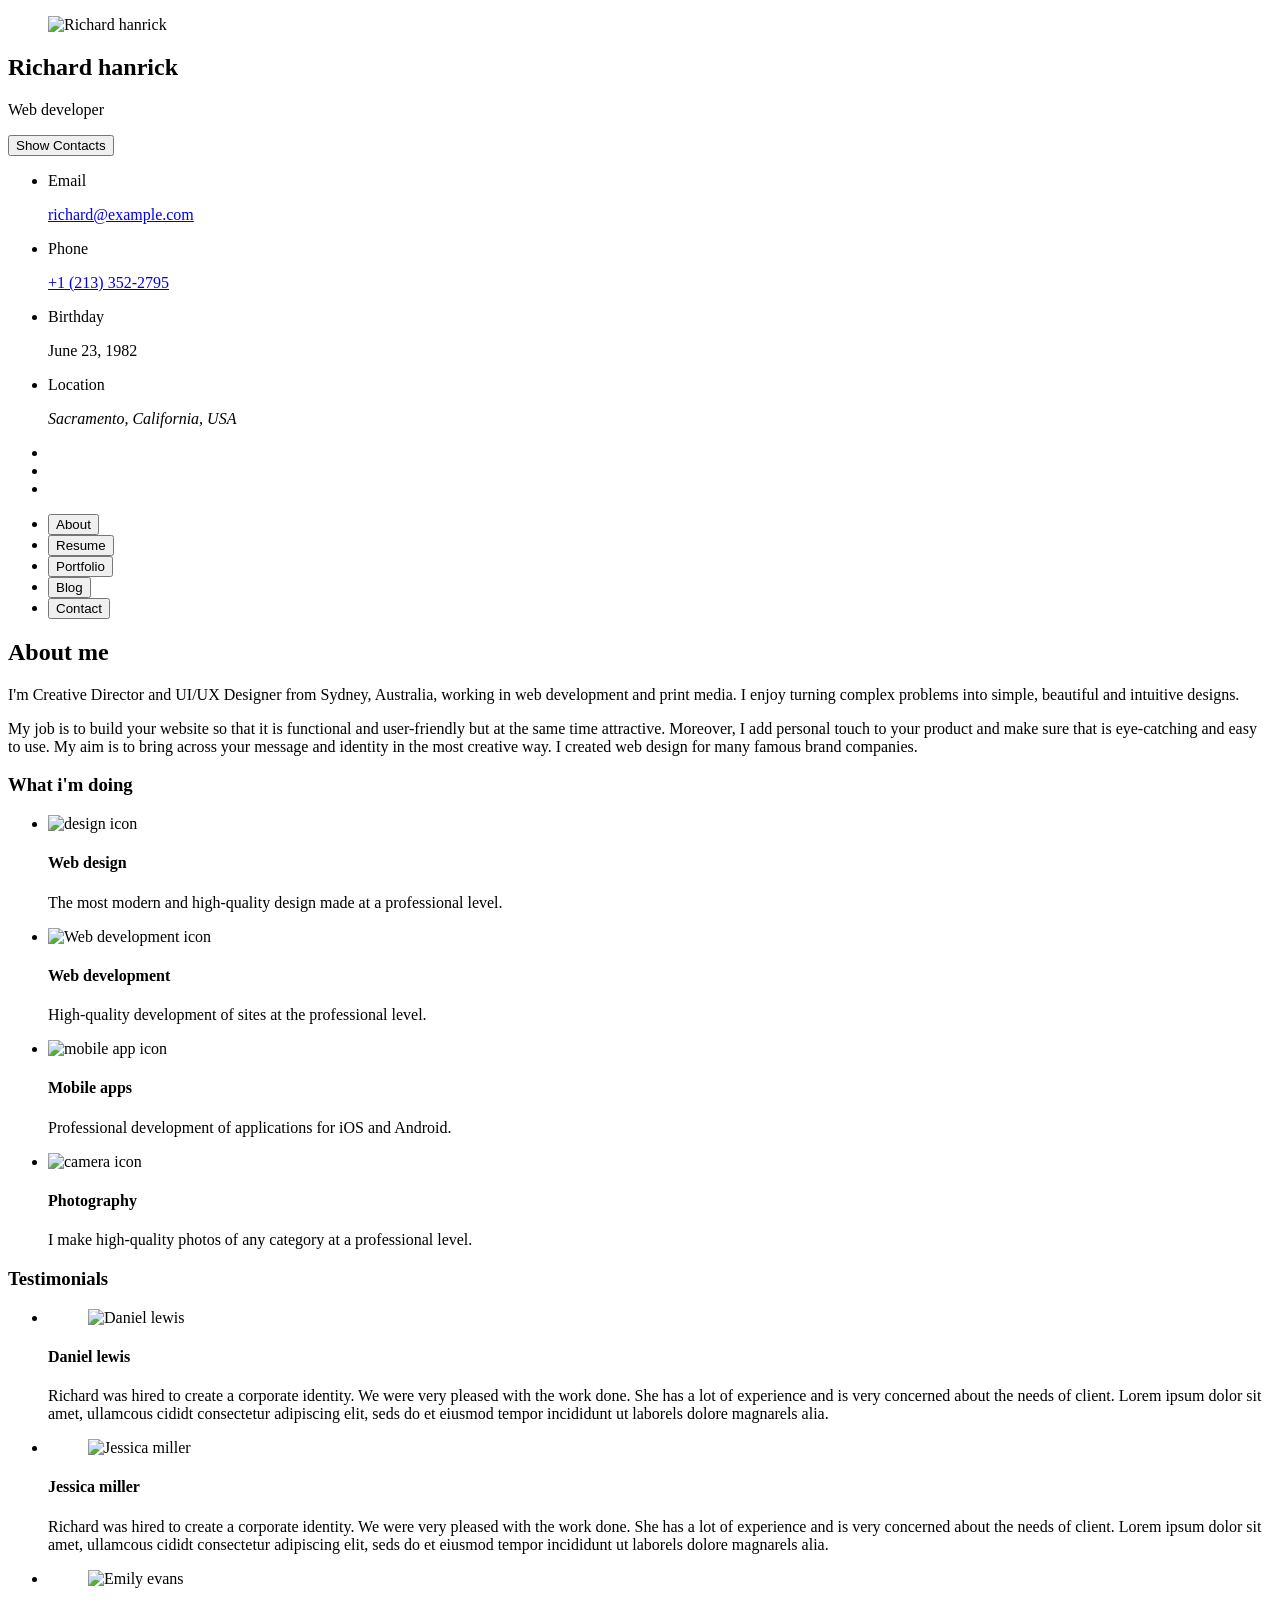
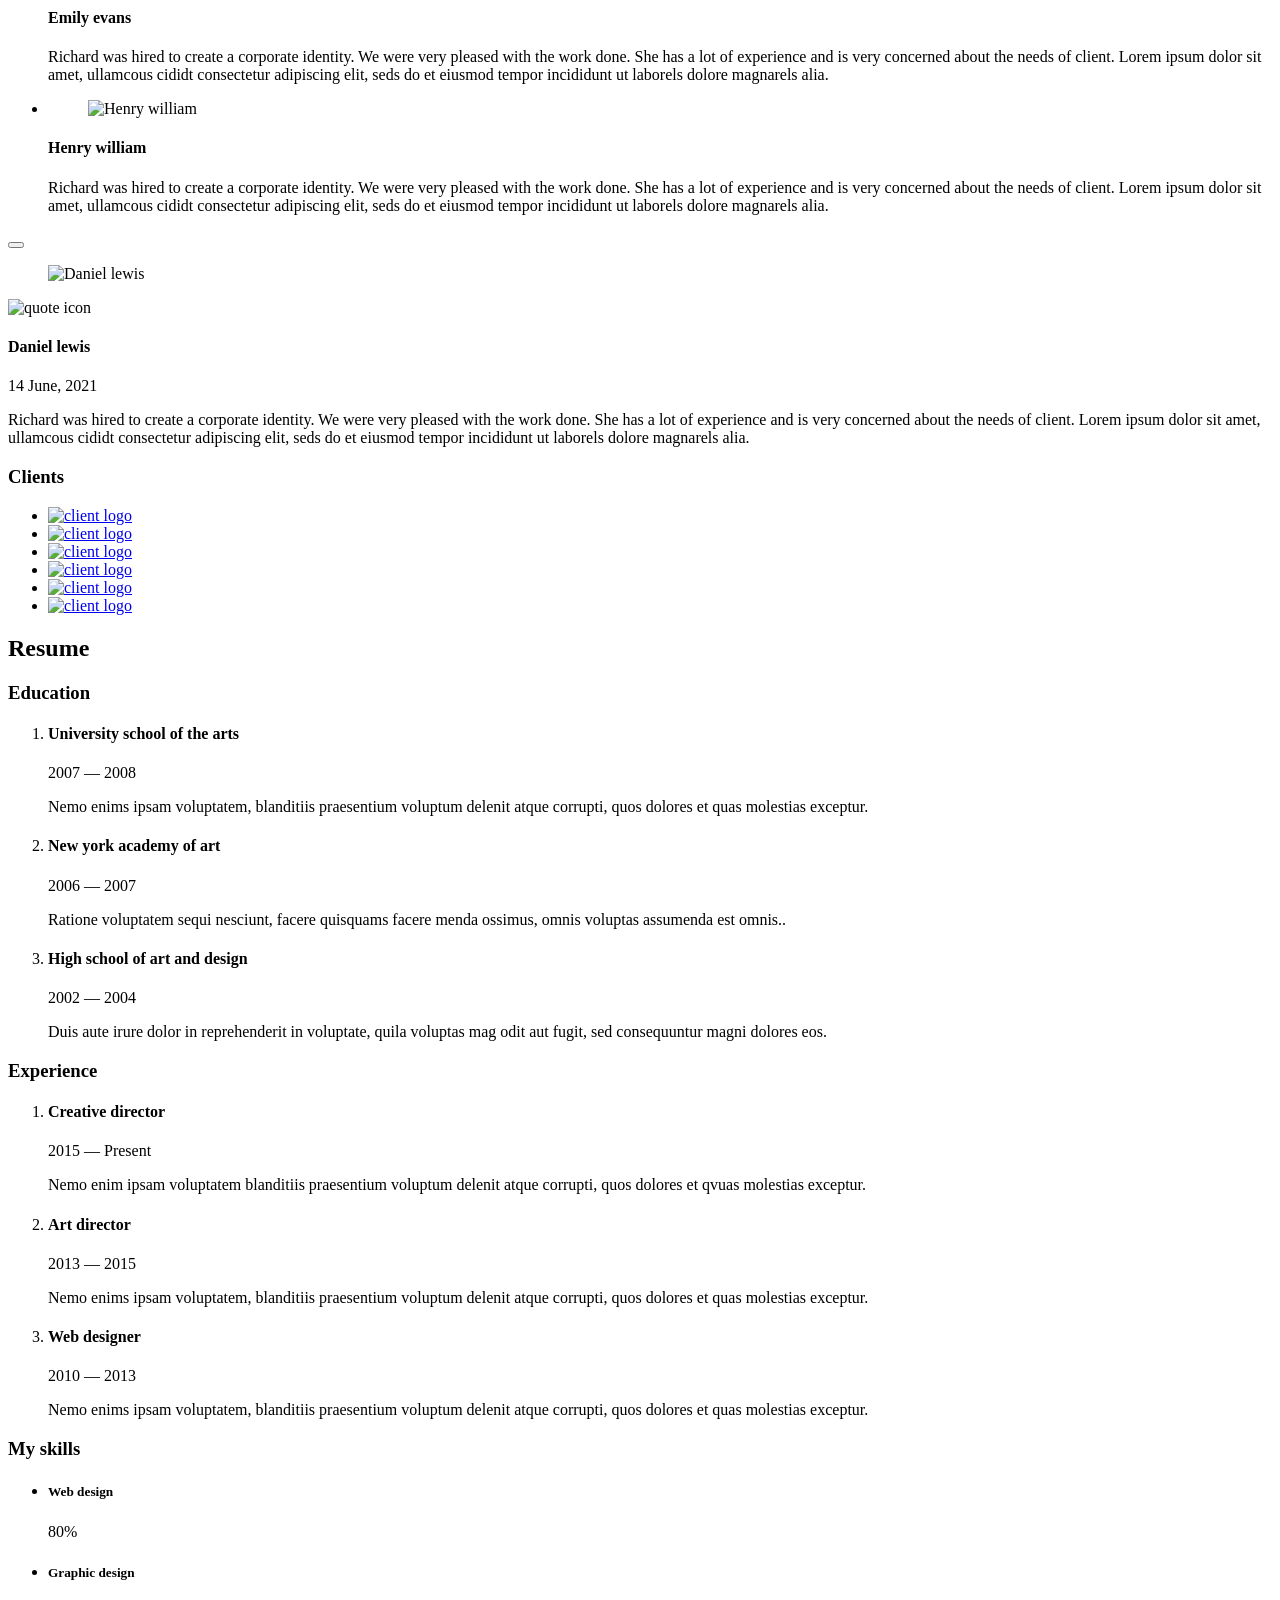
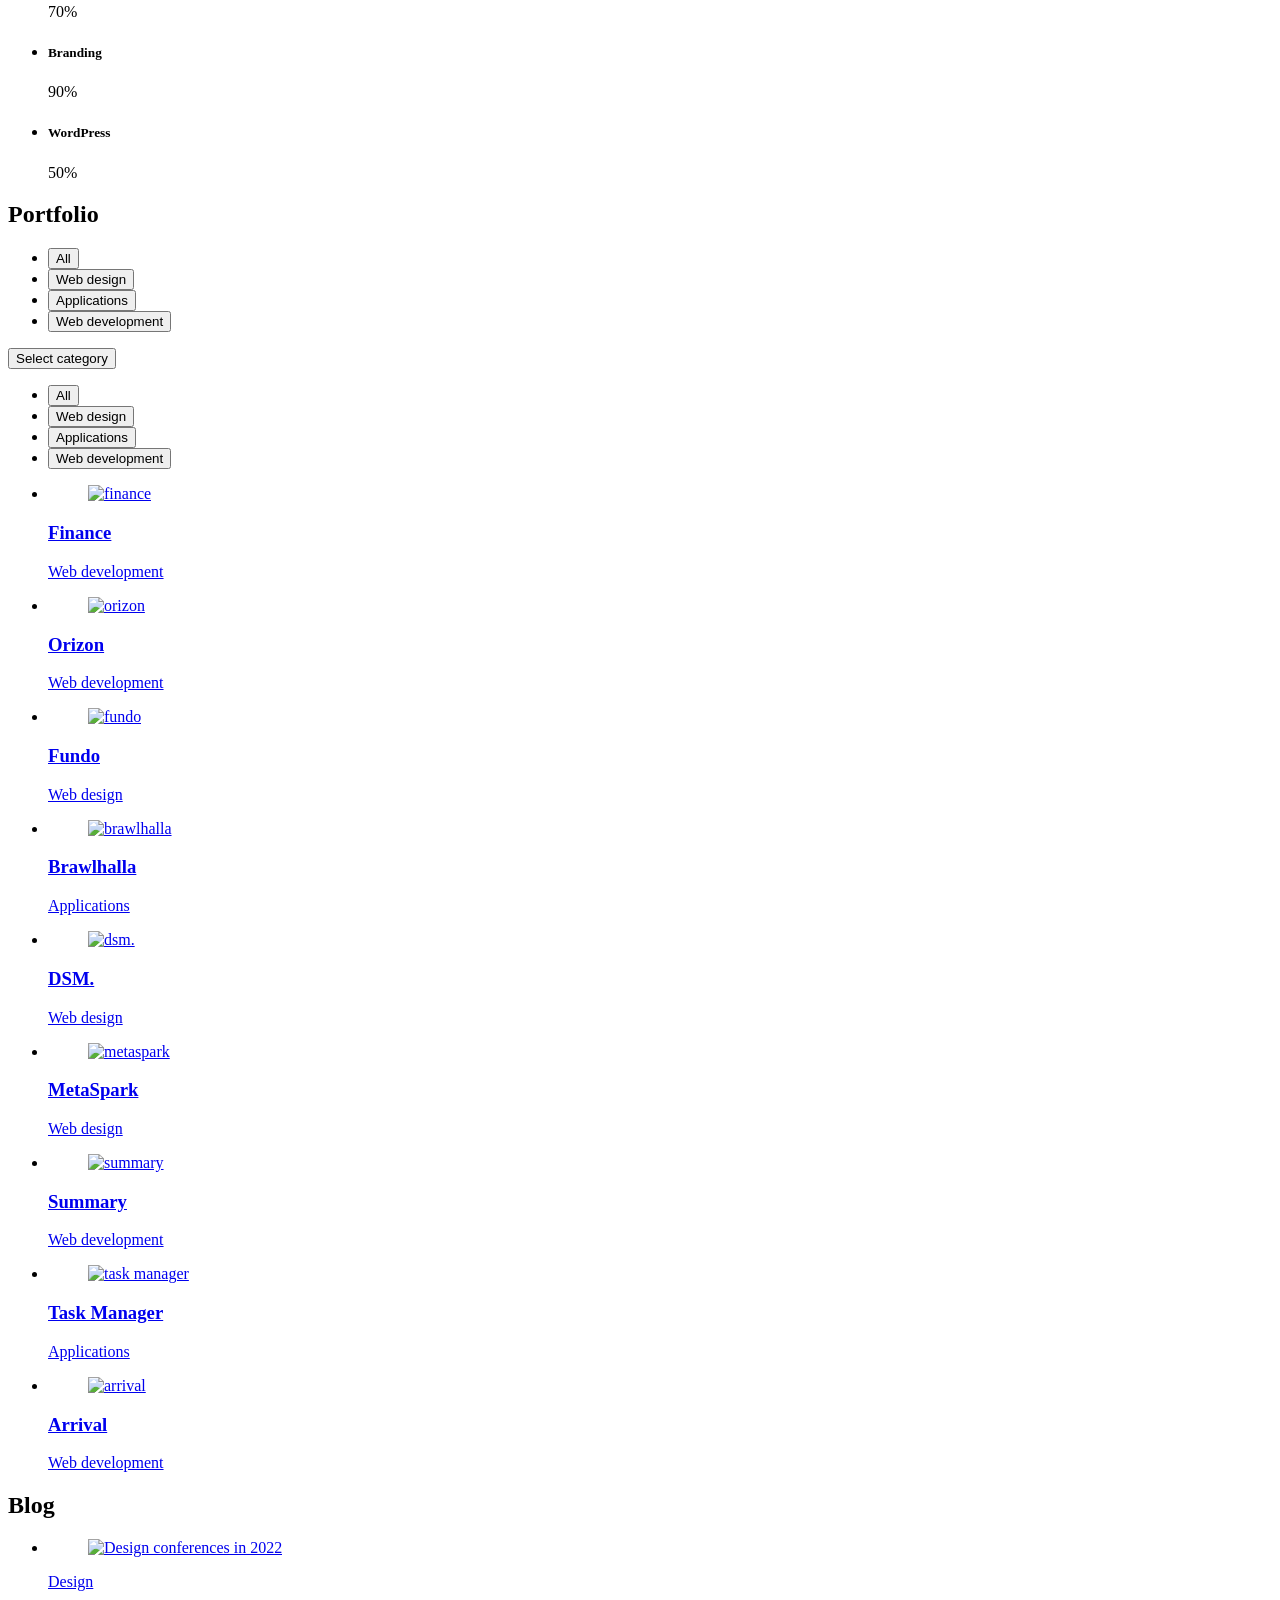
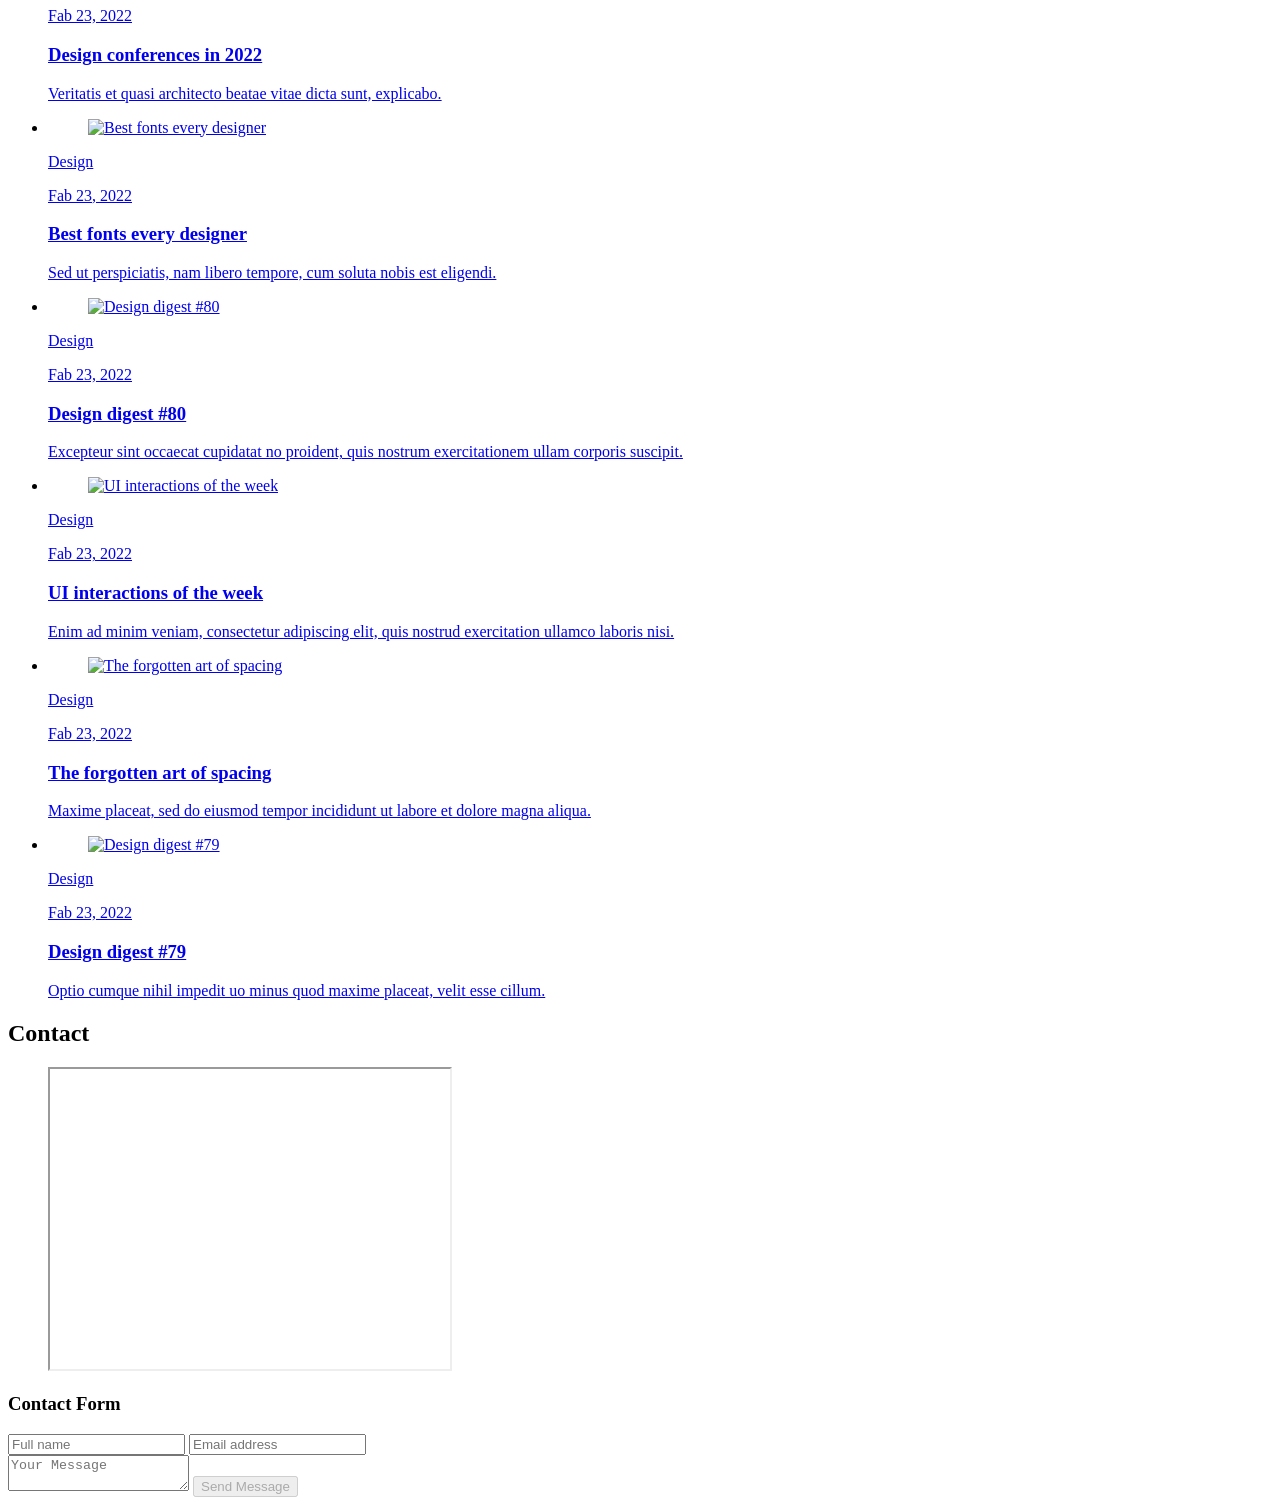
==== index.html @ 13a35913 "Init index page" ====
<!DOCTYPE html>
<html lang="en">

  <head>
    <meta charset="UTF-8">
    <meta
      http-equiv="X-UA-Compatible"
      content="IE=edge"
    >
    <meta
      name="viewport"
      content="width=device-width, initial-scale=1.0"
    >
    <title>vCard - Personal Portfolio</title>

    <!-- - favicon -->
    <link
      rel="shortcut icon"
      href="./assets/images/logo.ico"
      type="image/x-icon"
    >

    <!-- - custom css link -->
    <link
      rel="stylesheet"
      href="./assets/css/style.css"
    >

    <!-- - google font link -->
    <link
      rel="preconnect"
      href="https://fonts.googleapis.com"
    >
    <link
      rel="preconnect"
      href="https://fonts.gstatic.com"
      crossorigin
    >
    <link
      href="https://fonts.googleapis.com/css2?family=Poppins:wght@300;400;500;600&display=swap"
      rel="stylesheet"
    >
  </head>

  <body>

    <!-- - #MAIN -->

    <main>

      <!-- - #SIDEBAR -->

      <aside
        class="sidebar"
        data-sidebar
      >

        <div class="sidebar-info">

          <figure class="avatar-box">
            <img
              src="./assets/images/my-avatar.png"
              alt="Richard hanrick"
              width="80"
            >
          </figure>

          <div class="info-content">
            <h1
              class="name"
              title="Richard hanrick"
            >
              Richard hanrick
            </h1>

            <p class="title">Web developer</p>
          </div>

          <button
            class="info_more-btn"
            data-sidebar-btn
          >
            <span>Show Contacts</span>

            <ion-icon name="chevron-down"></ion-icon>
          </button>

        </div>

        <div class="sidebar-info_more">

          <div class="separator"></div>

          <ul class="contacts-list">

            <li class="contact-item">

              <div class="icon-box">
                <ion-icon name="mail-outline"></ion-icon>
              </div>

              <div class="contact-info">
                <p class="contact-title">Email</p>

                <a
                  href="mailto:richard@example.com"
                  class="contact-link"
                >
                  richard@example.com
                </a>
              </div>

            </li>

            <li class="contact-item">

              <div class="icon-box">
                <ion-icon name="phone-portrait-outline"></ion-icon>
              </div>

              <div class="contact-info">
                <p class="contact-title">Phone</p>

                <a
                  href="tel:+12133522795"
                  class="contact-link"
                >
                  +1 (213) 352-2795
                </a>
              </div>

            </li>

            <li class="contact-item">

              <div class="icon-box">
                <ion-icon name="calendar-outline"></ion-icon>
              </div>

              <div class="contact-info">
                <p class="contact-title">Birthday</p>

                <time datetime="1982-06-23">June 23, 1982</time>
              </div>

            </li>

            <li class="contact-item">

              <div class="icon-box">
                <ion-icon name="location-outline"></ion-icon>
              </div>

              <div class="contact-info">
                <p class="contact-title">Location</p>

                <address>Sacramento, California, USA</address>
              </div>

            </li>

          </ul>

          <div class="separator"></div>

          <ul class="social-list">

            <li class="social-item">
              <a
                href="#"
                class="social-link"
              >
                <ion-icon name="logo-facebook"></ion-icon>
              </a>
            </li>

            <li class="social-item">
              <a
                href="#"
                class="social-link"
              >
                <ion-icon name="logo-twitter"></ion-icon>
              </a>
            </li>

            <li class="social-item">
              <a
                href="#"
                class="social-link"
              >
                <ion-icon name="logo-instagram"></ion-icon>
              </a>
            </li>

          </ul>

        </div>

      </aside>

      <!-- - #main-content -->

      <div class="main-content">

        <!-- - #NAVBAR -->

        <nav class="navbar">

          <ul class="navbar-list">

            <li class="navbar-item">
              <button
                class="navbar-link  active"
                data-nav-link
              >
                About
              </button>
            </li>

            <li class="navbar-item">
              <button
                class="navbar-link"
                data-nav-link
              >
                Resume
              </button>
            </li>

            <li class="navbar-item">
              <button
                class="navbar-link"
                data-nav-link
              >
                Portfolio
              </button>
            </li>

            <li class="navbar-item">
              <button
                class="navbar-link"
                data-nav-link
              >
                Blog
              </button>
            </li>

            <li class="navbar-item">
              <button
                class="navbar-link"
                data-nav-link
              >
                Contact
              </button>
            </li>

          </ul>

        </nav>

        <!-- - #ABOUT -->

        <article
          class="about  active"
          data-page="about"
        >

          <header>
            <h2 class="h2 article-title">About me</h2>
          </header>

          <section class="about-text">
            <p>
              I'm Creative Director and UI/UX Designer from Sydney, Australia, working in web development and print
              media.
              I enjoy
              turning complex problems into simple, beautiful and intuitive designs.
            </p>

            <p>
              My job is to build your website so that it is functional and user-friendly but at the same time
              attractive.
              Moreover, I
              add personal touch to your product and make sure that is eye-catching and easy to use. My aim is to bring
              across your
              message and identity in the most creative way. I created web design for many famous brand companies.
            </p>
          </section>

          <!-- - service -->

          <section class="service">

            <h3 class="h3 service-title">What i'm doing</h3>

            <ul class="service-list">

              <li class="service-item">

                <div class="service-icon-box">
                  <img
                    src="./assets/images/icon-design.svg
                "
                    alt="design icon"
                    width="40"
                  >
                </div>

                <div class="service-content-box">
                  <h4 class="h4 service-item-title">Web design</h4>

                  <p class="service-item-text">
                    The most modern and high-quality design made at a professional level.
                  </p>
                </div>

              </li>

              <li class="service-item">

                <div class="service-icon-box">
                  <img
                    src="./assets/images/icon-dev.svg"
                    alt="Web development icon"
                    width="40"
                  >
                </div>

                <div class="service-content-box">
                  <h4 class="h4 service-item-title">Web development</h4>

                  <p class="service-item-text">
                    High-quality development of sites at the professional level.
                  </p>
                </div>

              </li>

              <li class="service-item">

                <div class="service-icon-box">
                  <img
                    src="./assets/images/icon-app.svg"
                    alt="mobile app icon"
                    width="40"
                  >
                </div>

                <div class="service-content-box">
                  <h4 class="h4 service-item-title">Mobile apps</h4>

                  <p class="service-item-text">
                    Professional development of applications for iOS and Android.
                  </p>
                </div>

              </li>

              <li class="service-item">

                <div class="service-icon-box">
                  <img
                    src="./assets/images/icon-photo.svg"
                    alt="camera icon"
                    width="40"
                  >
                </div>

                <div class="service-content-box">
                  <h4 class="h4 service-item-title">Photography</h4>

                  <p class="service-item-text">
                    I make high-quality photos of any category at a professional level.
                  </p>
                </div>

              </li>

            </ul>

          </section>

          <!-- - testimonials -->

          <section class="testimonials">

            <h3 class="h3 testimonials-title">Testimonials</h3>

            <ul class="testimonials-list has-scrollbar">

              <li class="testimonials-item">
                <div
                  class="content-card"
                  data-testimonials-item
                >

                  <figure class="testimonials-avatar-box">
                    <img
                      src="./assets/images/avatar-1.png"
                      alt="Daniel lewis"
                      width="60"
                      data-testimonials-avatar
                    >
                  </figure>

                  <h4
                    class="h4 testimonials-item-title"
                    data-testimonials-title
                  >
                    Daniel lewis
                  </h4>

                  <div
                    class="testimonials-text"
                    data-testimonials-text
                  >
                    <p>
                      Richard was hired to create a corporate identity. We were very pleased with the work done. She has
                      a
                      lot of experience
                      and is very concerned about the needs of client. Lorem ipsum dolor sit amet, ullamcous cididt
                      consectetur adipiscing
                      elit, seds do et eiusmod tempor incididunt ut laborels dolore magnarels alia.
                    </p>
                  </div>

                </div>
              </li>

              <li class="testimonials-item">
                <div
                  class="content-card"
                  data-testimonials-item
                >

                  <figure class="testimonials-avatar-box">
                    <img
                      src="./assets/images/avatar-2.png"
                      alt="Jessica miller"
                      width="60"
                      data-testimonials-avatar
                    >
                  </figure>

                  <h4
                    class="h4 testimonials-item-title"
                    data-testimonials-title
                  >
                    Jessica miller
                  </h4>

                  <div
                    class="testimonials-text"
                    data-testimonials-text
                  >
                    <p>
                      Richard was hired to create a corporate identity. We were very pleased with the work done. She has
                      a
                      lot of experience
                      and is very concerned about the needs of client. Lorem ipsum dolor sit amet, ullamcous cididt
                      consectetur adipiscing
                      elit, seds do et eiusmod tempor incididunt ut laborels dolore magnarels alia.
                    </p>
                  </div>

                </div>
              </li>

              <li class="testimonials-item">
                <div
                  class="content-card"
                  data-testimonials-item
                >

                  <figure class="testimonials-avatar-box">
                    <img
                      src="./assets/images/avatar-3.png"
                      alt="Emily evans"
                      width="60"
                      data-testimonials-avatar
                    >
                  </figure>

                  <h4
                    class="h4 testimonials-item-title"
                    data-testimonials-title
                  >
                    Emily evans
                  </h4>

                  <div
                    class="testimonials-text"
                    data-testimonials-text
                  >
                    <p>
                      Richard was hired to create a corporate identity. We were very pleased with the work done. She has
                      a
                      lot of experience
                      and is very concerned about the needs of client. Lorem ipsum dolor sit amet, ullamcous cididt
                      consectetur adipiscing
                      elit, seds do et eiusmod tempor incididunt ut laborels dolore magnarels alia.
                    </p>
                  </div>

                </div>
              </li>

              <li class="testimonials-item">
                <div
                  class="content-card"
                  data-testimonials-item
                >

                  <figure class="testimonials-avatar-box">
                    <img
                      src="./assets/images/avatar-4.png"
                      alt="Henry william"
                      width="60"
                      data-testimonials-avatar
                    >
                  </figure>

                  <h4
                    class="h4 testimonials-item-title"
                    data-testimonials-title
                  >
                    Henry william
                  </h4>

                  <div
                    class="testimonials-text"
                    data-testimonials-text
                  >
                    <p>
                      Richard was hired to create a corporate identity. We were very pleased with the work done. She has
                      a
                      lot of experience
                      and is very concerned about the needs of client. Lorem ipsum dolor sit amet, ullamcous cididt
                      consectetur adipiscing
                      elit, seds do et eiusmod tempor incididunt ut laborels dolore magnarels alia.
                    </p>
                  </div>

                </div>
              </li>

            </ul>

          </section>

          <!-- - testimonials modal -->

          <div
            class="modal-container"
            data-modal-container
          >

            <div
              class="overlay"
              data-overlay
            ></div>

            <section class="testimonials-modal">

              <button
                class="modal-close-btn"
                data-modal-close-btn
              >
                <ion-icon name="close-outline"></ion-icon>
              </button>

              <div class="modal-img-wrapper">
                <figure class="modal-avatar-box">
                  <img
                    src="./assets/images/avatar-1.png"
                    alt="Daniel lewis"
                    width="80"
                    data-modal-img
                  >
                </figure>

                <img
                  src="./assets/images/icon-quote.svg"
                  alt="quote icon"
                >
              </div>

              <div class="modal-content">

                <h4
                  class="h3 modal-title"
                  data-modal-title
                >
                  Daniel lewis
                </h4>

                <time datetime="2021-06-14">14 June, 2021</time>

                <div data-modal-text>
                  <p>
                    Richard was hired to create a corporate identity. We were very pleased with the work done. She has a
                    lot of experience
                    and is very concerned about the needs of client. Lorem ipsum dolor sit amet, ullamcous cididt
                    consectetur adipiscing
                    elit, seds do et eiusmod tempor incididunt ut laborels dolore magnarels alia.
                  </p>
                </div>

              </div>

            </section>

          </div>

          <!-- - clients -->

          <section class="clients">

            <h3 class="h3 clients-title">Clients</h3>

            <ul class="clients-list has-scrollbar">

              <li class="clients-item">
                <a href="#">
                  <img
                    src="./assets/images/logo-1-color.png"
                    alt="client logo"
                  >
                </a>
              </li>

              <li class="clients-item">
                <a href="#">
                  <img
                    src="./assets/images/logo-2-color.png"
                    alt="client logo"
                  >
                </a>
              </li>

              <li class="clients-item">
                <a href="#">
                  <img
                    src="./assets/images/logo-3-color.png"
                    alt="client logo"
                  >
                </a>
              </li>

              <li class="clients-item">
                <a href="#">
                  <img
                    src="./assets/images/logo-4-color.png"
                    alt="client logo"
                  >
                </a>
              </li>

              <li class="clients-item">
                <a href="#">
                  <img
                    src="./assets/images/logo-5-color.png"
                    alt="client logo"
                  >
                </a>
              </li>

              <li class="clients-item">
                <a href="#">
                  <img
                    src="./assets/images/logo-6-color.png"
                    alt="client logo"
                  >
                </a>
              </li>

            </ul>

          </section>

        </article>

        <!-- - #RESUME -->

        <article
          class="resume"
          data-page="resume"
        >

          <header>
            <h2 class="h2 article-title">Resume</h2>
          </header>

          <section class="timeline">

            <div class="title-wrapper">
              <div class="icon-box">
                <ion-icon name="book-outline"></ion-icon>
              </div>

              <h3 class="h3">Education</h3>
            </div>

            <ol class="timeline-list">

              <li class="timeline-item">

                <h4 class="h4 timeline-item-title">University school of the arts</h4>

                <span>2007 — 2008</span>

                <p class="timeline-text">
                  Nemo enims ipsam voluptatem, blanditiis praesentium voluptum delenit atque corrupti, quos dolores et
                  quas molestias
                  exceptur.
                </p>

              </li>

              <li class="timeline-item">

                <h4 class="h4 timeline-item-title">New york academy of art</h4>

                <span>2006 — 2007</span>

                <p class="timeline-text">
                  Ratione voluptatem sequi nesciunt, facere quisquams facere menda ossimus, omnis voluptas assumenda est
                  omnis..
                </p>

              </li>

              <li class="timeline-item">

                <h4 class="h4 timeline-item-title">High school of art and design</h4>

                <span>2002 — 2004</span>

                <p class="timeline-text">
                  Duis aute irure dolor in reprehenderit in voluptate, quila voluptas mag odit aut fugit, sed
                  consequuntur
                  magni dolores
                  eos.
                </p>

              </li>

            </ol>

          </section>

          <section class="timeline">

            <div class="title-wrapper">
              <div class="icon-box">
                <ion-icon name="book-outline"></ion-icon>
              </div>

              <h3 class="h3">Experience</h3>
            </div>

            <ol class="timeline-list">

              <li class="timeline-item">

                <h4 class="h4 timeline-item-title">Creative director</h4>

                <span>2015 — Present</span>

                <p class="timeline-text">
                  Nemo enim ipsam voluptatem blanditiis praesentium voluptum delenit atque corrupti, quos dolores et
                  qvuas
                  molestias
                  exceptur.
                </p>

              </li>

              <li class="timeline-item">

                <h4 class="h4 timeline-item-title">Art director</h4>

                <span>2013 — 2015</span>

                <p class="timeline-text">
                  Nemo enims ipsam voluptatem, blanditiis praesentium voluptum delenit atque corrupti, quos dolores et
                  quas molestias
                  exceptur.
                </p>

              </li>

              <li class="timeline-item">

                <h4 class="h4 timeline-item-title">Web designer</h4>

                <span>2010 — 2013</span>

                <p class="timeline-text">
                  Nemo enims ipsam voluptatem, blanditiis praesentium voluptum delenit atque corrupti, quos dolores et
                  quas molestias
                  exceptur.
                </p>

              </li>

            </ol>

          </section>

          <section class="skill">

            <h3 class="h3 skills-title">My skills</h3>

            <ul class="skills-list content-card">

              <li class="skills-item">

                <div class="title-wrapper">
                  <h5 class="h5">Web design</h5>
                  <data value="80">80%</data>
                </div>

                <div class="skill-progress-bg">
                  <div
                    class="skill-progress-fill"
                    style="width: 80%;"
                  ></div>
                </div>

              </li>

              <li class="skills-item">

                <div class="title-wrapper">
                  <h5 class="h5">Graphic design</h5>
                  <data value="70">70%</data>
                </div>

                <div class="skill-progress-bg">
                  <div
                    class="skill-progress-fill"
                    style="width: 70%;"
                  ></div>
                </div>

              </li>

              <li class="skills-item">

                <div class="title-wrapper">
                  <h5 class="h5">Branding</h5>
                  <data value="90">90%</data>
                </div>

                <div class="skill-progress-bg">
                  <div
                    class="skill-progress-fill"
                    style="width: 90%;"
                  ></div>
                </div>

              </li>

              <li class="skills-item">

                <div class="title-wrapper">
                  <h5 class="h5">WordPress</h5>
                  <data value="50">50%</data>
                </div>

                <div class="skill-progress-bg">
                  <div
                    class="skill-progress-fill"
                    style="width: 50%;"
                  ></div>
                </div>

              </li>

            </ul>

          </section>

        </article>

        <!-- - #PORTFOLIO -->

        <article
          class="portfolio"
          data-page="portfolio"
        >

          <header>
            <h2 class="h2 article-title">Portfolio</h2>
          </header>

          <section class="projects">

            <ul class="filter-list">

              <li class="filter-item">
                <button
                  class="active"
                  data-filter-btn
                >
                  All
                </button>
              </li>

              <li class="filter-item">
                <button data-filter-btn>Web design</button>
              </li>

              <li class="filter-item">
                <button data-filter-btn>Applications</button>
              </li>

              <li class="filter-item">
                <button data-filter-btn>Web development</button>
              </li>

            </ul>

            <div class="filter-select-box">

              <button
                class="filter-select"
                data-select
              >

                <div
                  class="select-value"
                  data-selecct-value
                >
                  Select category
                </div>

                <div class="select-icon">
                  <ion-icon name="chevron-down"></ion-icon>
                </div>

              </button>

              <ul class="select-list">

                <li class="select-item">
                  <button data-select-item>All</button>
                </li>

                <li class="select-item">
                  <button data-select-item>Web design</button>
                </li>

                <li class="select-item">
                  <button data-select-item>Applications</button>
                </li>

                <li class="select-item">
                  <button data-select-item>Web development</button>
                </li>

              </ul>

            </div>

            <ul class="project-list">

              <li
                class="project-item  active"
                data-filter-item
                data-category="web development"
              >
                <a href="#">

                  <figure class="project-img">
                    <div class="project-item-icon-box">
                      <ion-icon name="eye-outline"></ion-icon>
                    </div>

                    <img
                      src="./assets/images/project-1.jpg"
                      alt="finance"
                      loading="lazy"
                    >
                  </figure>

                  <h3 class="project-title">Finance</h3>

                  <p class="project-category">Web development</p>

                </a>
              </li>

              <li
                class="project-item  active"
                data-filter-item
                data-category="web development"
              >
                <a href="#">

                  <figure class="project-img">
                    <div class="project-item-icon-box">
                      <ion-icon name="eye-outline"></ion-icon>
                    </div>

                    <img
                      src="./assets/images/project-2.png"
                      alt="orizon"
                      loading="lazy"
                    >
                  </figure>

                  <h3 class="project-title">Orizon</h3>

                  <p class="project-category">Web development</p>

                </a>
              </li>

              <li
                class="project-item  active"
                data-filter-item
                data-category="web design"
              >
                <a href="#">

                  <figure class="project-img">
                    <div class="project-item-icon-box">
                      <ion-icon name="eye-outline"></ion-icon>
                    </div>

                    <img
                      src="./assets/images/project-3.jpg"
                      alt="fundo"
                      loading="lazy"
                    >
                  </figure>

                  <h3 class="project-title">Fundo</h3>

                  <p class="project-category">Web design</p>

                </a>
              </li>

              <li
                class="project-item  active"
                data-filter-item
                data-category="applications"
              >
                <a href="#">

                  <figure class="project-img">
                    <div class="project-item-icon-box">
                      <ion-icon name="eye-outline"></ion-icon>
                    </div>

                    <img
                      src="./assets/images/project-4.png"
                      alt="brawlhalla"
                      loading="lazy"
                    >
                  </figure>

                  <h3 class="project-title">Brawlhalla</h3>

                  <p class="project-category">Applications</p>

                </a>
              </li>

              <li
                class="project-item  active"
                data-filter-item
                data-category="web design"
              >
                <a href="#">

                  <figure class="project-img">
                    <div class="project-item-icon-box">
                      <ion-icon name="eye-outline"></ion-icon>
                    </div>

                    <img
                      src="./assets/images/project-5.png"
                      alt="dsm."
                      loading="lazy"
                    >
                  </figure>

                  <h3 class="project-title">DSM.</h3>

                  <p class="project-category">Web design</p>

                </a>
              </li>

              <li
                class="project-item  active"
                data-filter-item
                data-category="web design"
              >
                <a href="#">

                  <figure class="project-img">
                    <div class="project-item-icon-box">
                      <ion-icon name="eye-outline"></ion-icon>
                    </div>

                    <img
                      src="./assets/images/project-6.png"
                      alt="metaspark"
                      loading="lazy"
                    >
                  </figure>

                  <h3 class="project-title">MetaSpark</h3>

                  <p class="project-category">Web design</p>

                </a>
              </li>

              <li
                class="project-item  active"
                data-filter-item
                data-category="web development"
              >
                <a href="#">

                  <figure class="project-img">
                    <div class="project-item-icon-box">
                      <ion-icon name="eye-outline"></ion-icon>
                    </div>

                    <img
                      src="./assets/images/project-7.png"
                      alt="summary"
                      loading="lazy"
                    >
                  </figure>

                  <h3 class="project-title">Summary</h3>

                  <p class="project-category">Web development</p>

                </a>
              </li>

              <li
                class="project-item  active"
                data-filter-item
                data-category="applications"
              >
                <a href="#">

                  <figure class="project-img">
                    <div class="project-item-icon-box">
                      <ion-icon name="eye-outline"></ion-icon>
                    </div>

                    <img
                      src="./assets/images/project-8.jpg"
                      alt="task manager"
                      loading="lazy"
                    >
                  </figure>

                  <h3 class="project-title">Task Manager</h3>

                  <p class="project-category">Applications</p>

                </a>
              </li>

              <li
                class="project-item  active"
                data-filter-item
                data-category="web development"
              >
                <a href="#">

                  <figure class="project-img">
                    <div class="project-item-icon-box">
                      <ion-icon name="eye-outline"></ion-icon>
                    </div>

                    <img
                      src="./assets/images/project-9.png"
                      alt="arrival"
                      loading="lazy"
                    >
                  </figure>

                  <h3 class="project-title">Arrival</h3>

                  <p class="project-category">Web development</p>

                </a>
              </li>

            </ul>

          </section>

        </article>

        <!-- - #BLOG -->

        <article
          class="blog"
          data-page="blog"
        >

          <header>
            <h2 class="h2 article-title">Blog</h2>
          </header>

          <section class="blog-posts">

            <ul class="blog-posts-list">

              <li class="blog-post-item">
                <a href="#">

                  <figure class="blog-banner-box">
                    <img
                      src="./assets/images/blog-1.jpg"
                      alt="Design conferences in 2022"
                      loading="lazy"
                    >
                  </figure>

                  <div class="blog-content">

                    <div class="blog-meta">
                      <p class="blog-category">Design</p>

                      <span class="dot"></span>

                      <time datetime="2022-02-23">Fab 23, 2022</time>
                    </div>

                    <h3 class="h3 blog-item-title">Design conferences in 2022</h3>

                    <p class="blog-text">
                      Veritatis et quasi architecto beatae vitae dicta sunt, explicabo.
                    </p>

                  </div>

                </a>
              </li>

              <li class="blog-post-item">
                <a href="#">

                  <figure class="blog-banner-box">
                    <img
                      src="./assets/images/blog-2.jpg"
                      alt="Best fonts every designer"
                      loading="lazy"
                    >
                  </figure>

                  <div class="blog-content">

                    <div class="blog-meta">
                      <p class="blog-category">Design</p>

                      <span class="dot"></span>

                      <time datetime="2022-02-23">Fab 23, 2022</time>
                    </div>

                    <h3 class="h3 blog-item-title">Best fonts every designer</h3>

                    <p class="blog-text">
                      Sed ut perspiciatis, nam libero tempore, cum soluta nobis est eligendi.
                    </p>

                  </div>

                </a>
              </li>

              <li class="blog-post-item">
                <a href="#">

                  <figure class="blog-banner-box">
                    <img
                      src="./assets/images/blog-3.jpg"
                      alt="Design digest #80"
                      loading="lazy"
                    >
                  </figure>

                  <div class="blog-content">

                    <div class="blog-meta">
                      <p class="blog-category">Design</p>

                      <span class="dot"></span>

                      <time datetime="2022-02-23">Fab 23, 2022</time>
                    </div>

                    <h3 class="h3 blog-item-title">Design digest #80</h3>

                    <p class="blog-text">
                      Excepteur sint occaecat cupidatat no proident, quis nostrum exercitationem ullam corporis
                      suscipit.
                    </p>

                  </div>

                </a>
              </li>

              <li class="blog-post-item">
                <a href="#">

                  <figure class="blog-banner-box">
                    <img
                      src="./assets/images/blog-4.jpg"
                      alt="UI interactions of the week"
                      loading="lazy"
                    >
                  </figure>

                  <div class="blog-content">

                    <div class="blog-meta">
                      <p class="blog-category">Design</p>

                      <span class="dot"></span>

                      <time datetime="2022-02-23">Fab 23, 2022</time>
                    </div>

                    <h3 class="h3 blog-item-title">UI interactions of the week</h3>

                    <p class="blog-text">
                      Enim ad minim veniam, consectetur adipiscing elit, quis nostrud exercitation ullamco laboris nisi.
                    </p>

                  </div>

                </a>
              </li>

              <li class="blog-post-item">
                <a href="#">

                  <figure class="blog-banner-box">
                    <img
                      src="./assets/images/blog-5.jpg"
                      alt="The forgotten art of spacing"
                      loading="lazy"
                    >
                  </figure>

                  <div class="blog-content">

                    <div class="blog-meta">
                      <p class="blog-category">Design</p>

                      <span class="dot"></span>

                      <time datetime="2022-02-23">Fab 23, 2022</time>
                    </div>

                    <h3 class="h3 blog-item-title">The forgotten art of spacing</h3>

                    <p class="blog-text">
                      Maxime placeat, sed do eiusmod tempor incididunt ut labore et dolore magna aliqua.
                    </p>

                  </div>

                </a>
              </li>

              <li class="blog-post-item">
                <a href="#">

                  <figure class="blog-banner-box">
                    <img
                      src="./assets/images/blog-6.jpg"
                      alt="Design digest #79"
                      loading="lazy"
                    >
                  </figure>

                  <div class="blog-content">

                    <div class="blog-meta">
                      <p class="blog-category">Design</p>

                      <span class="dot"></span>

                      <time datetime="2022-02-23">Fab 23, 2022</time>
                    </div>

                    <h3 class="h3 blog-item-title">Design digest #79</h3>

                    <p class="blog-text">
                      Optio cumque nihil impedit uo minus quod maxime placeat, velit esse cillum.
                    </p>

                  </div>

                </a>
              </li>

            </ul>

          </section>

        </article>

        <!-- - #CONTACT -->

        <article
          class="contact"
          data-page="contact"
        >

          <header>
            <h2 class="h2 article-title">Contact</h2>
          </header>

          <section
            class="mapbox"
            data-mapbox
          >
            <figure>
              <iframe
                src="https://www.google.com/maps/embed?pb=!1m18!1m12!1m3!1d199666.5651251294!2d-121.58334177520186!3d38.56165006739519!2m3!1f0!2f0!3f0!3m2!1i1024!2i768!4f13.1!3m3!1m2!1s0x809ac672b28397f9%3A0x921f6aaa74197fdb!2sSacramento%2C%20CA%2C%20USA!5e0!3m2!1sen!2sbd!4v1647608789441!5m2!1sen!2sbd"
                width="400"
                height="300"
                loading="lazy"
              ></iframe>
            </figure>
          </section>

          <section class="contact-form">

            <h3 class="h3 form-title">Contact Form</h3>

            <form
              action="#"
              class="form"
              data-form
            >

              <div class="input-wrapper">
                <input
                  type="text"
                  name="fullname"
                  class="form-input"
                  placeholder="Full name"
                  required
                  data-form-input
                >

                <input
                  type="email"
                  name="email"
                  class="form-input"
                  placeholder="Email address"
                  required
                  data-form-input
                >
              </div>

              <textarea
                name="message"
                class="form-input"
                placeholder="Your Message"
                required
                data-form-input
              ></textarea>

              <button
                class="form-btn"
                type="submit"
                disabled
                data-form-btn
              >
                <ion-icon name="paper-plane"></ion-icon>
                <span>Send Message</span>
              </button>

            </form>

          </section>

        </article>

      </div>

    </main>

    <!-- - custom js link -->
    <script src="./assets/js/script.js"></script>

    <!-- - ionicon link -->
    <script
      type="module"
      src="https://unpkg.com/ionicons@5.5.2/dist/ionicons/ionicons.esm.js"
    ></script>
    <script
      nomodule
      src="https://unpkg.com/ionicons@5.5.2/dist/ionicons/ionicons.js"
    ></script>

  </body>

</html>
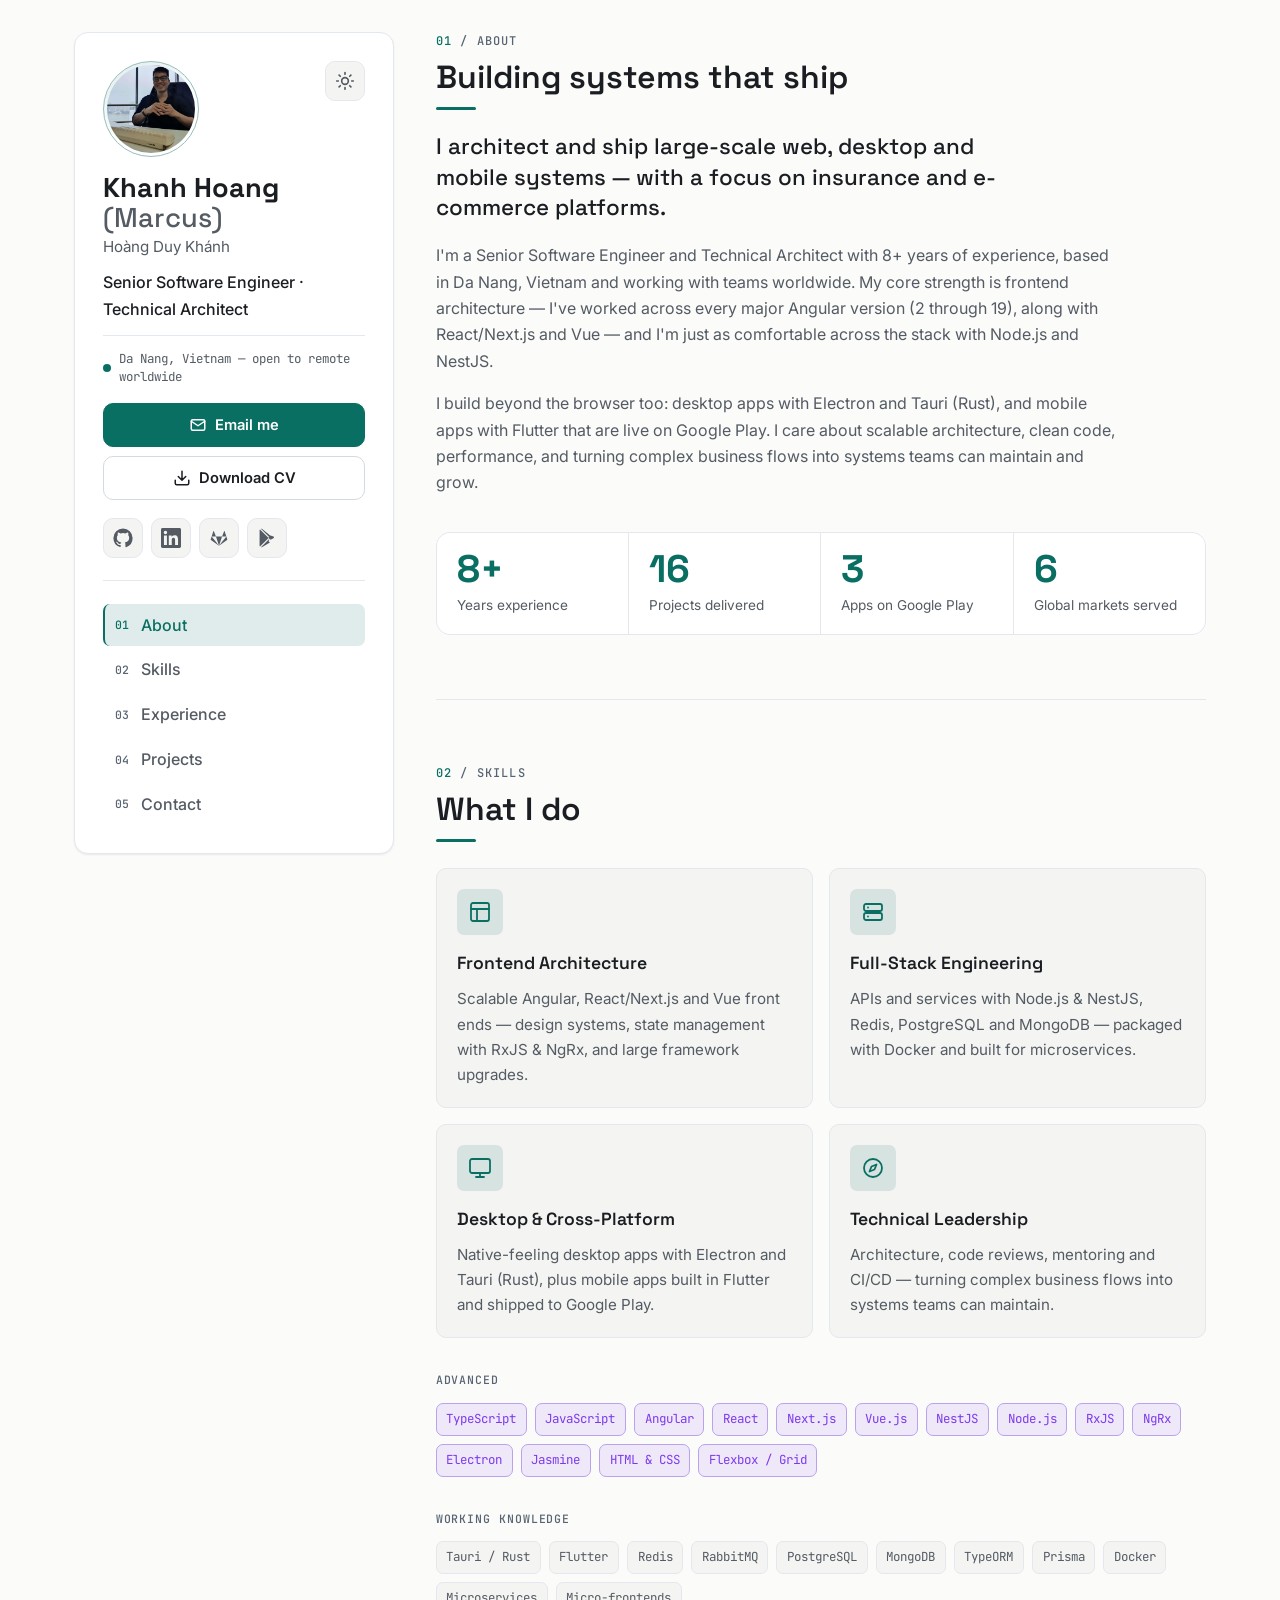
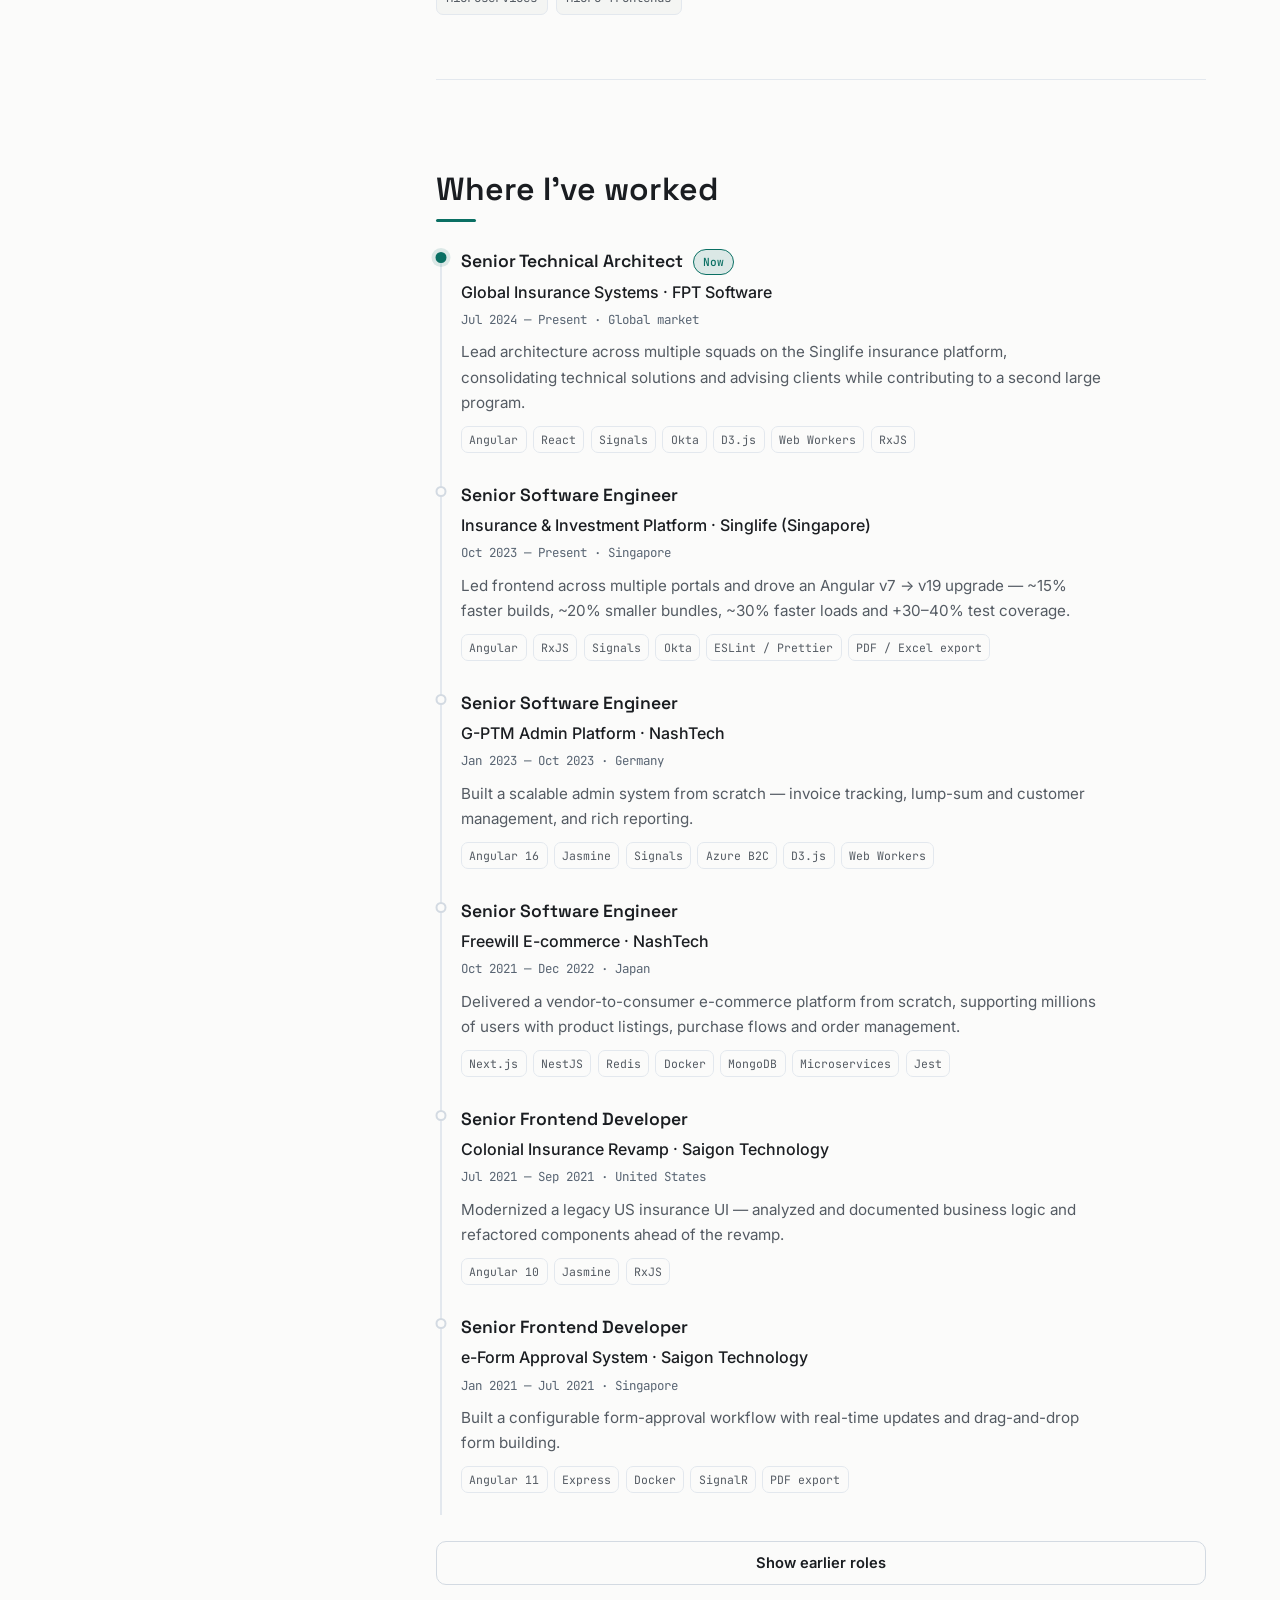
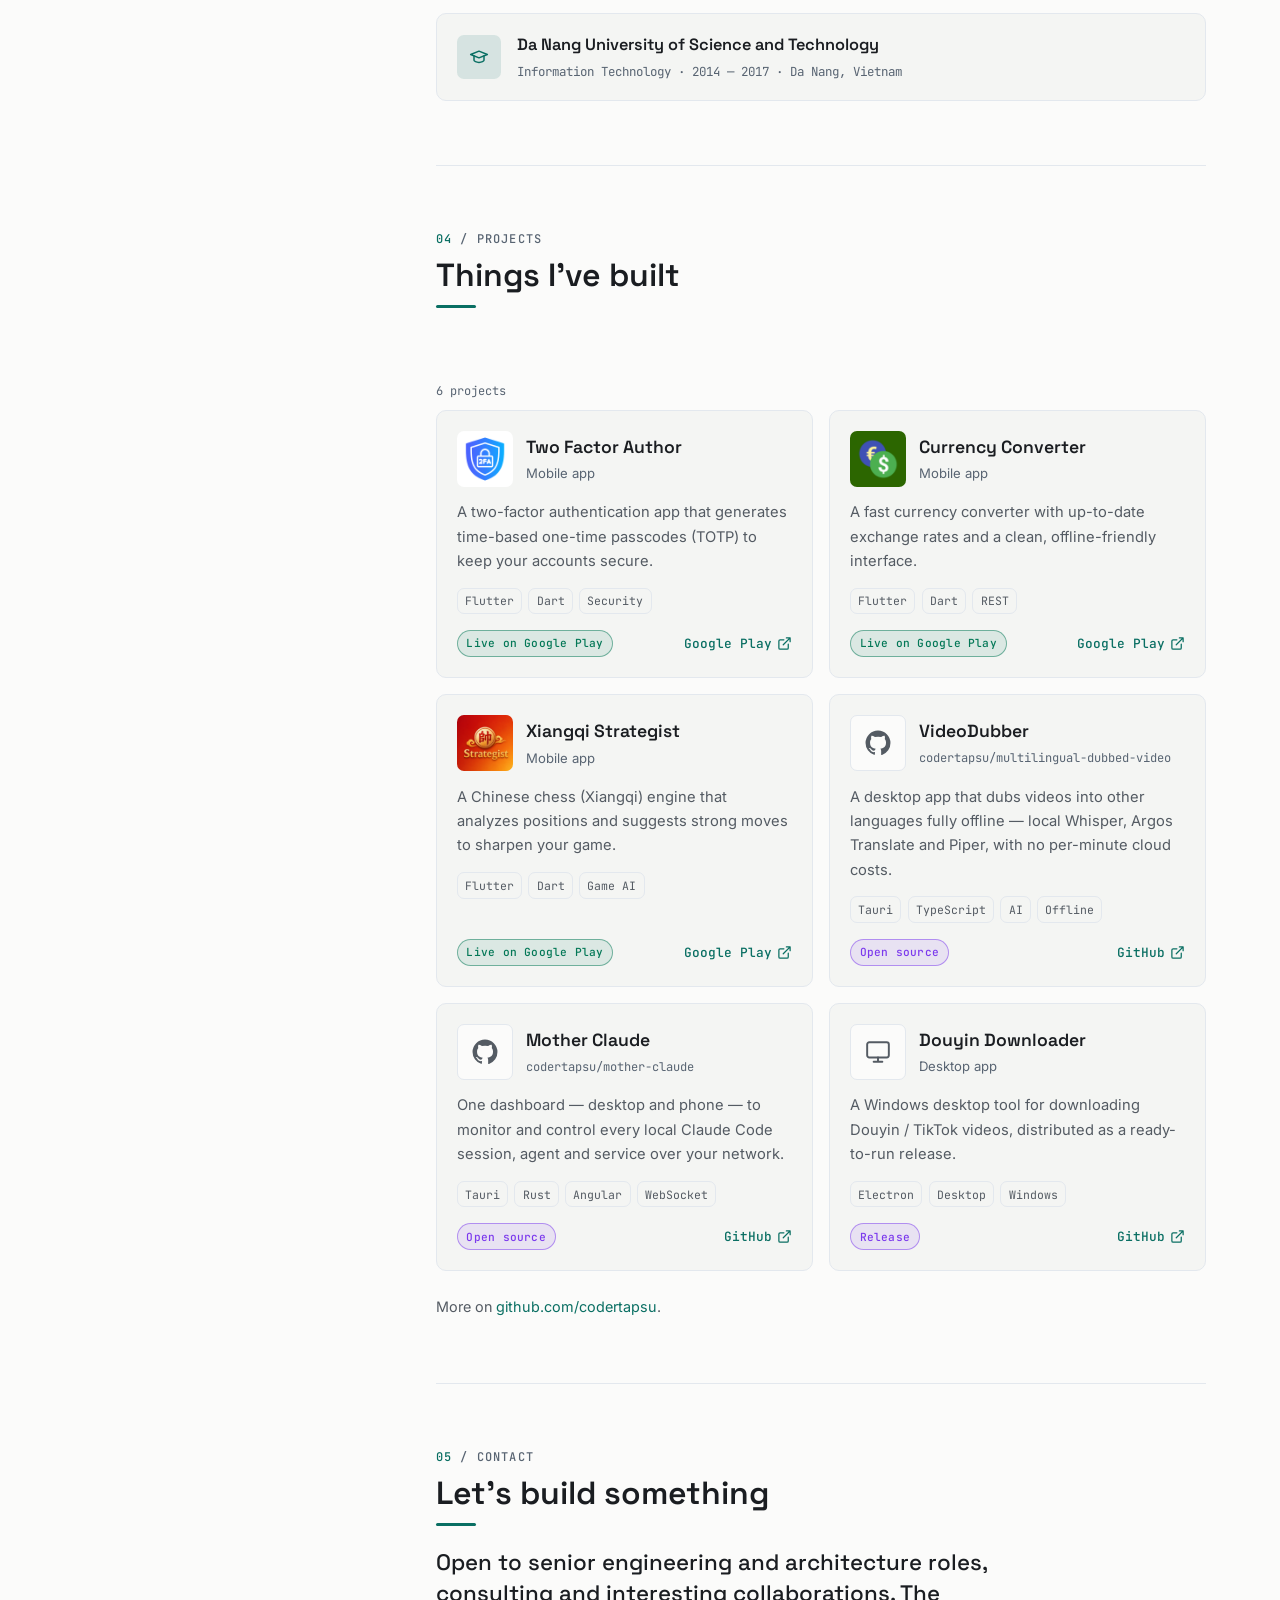
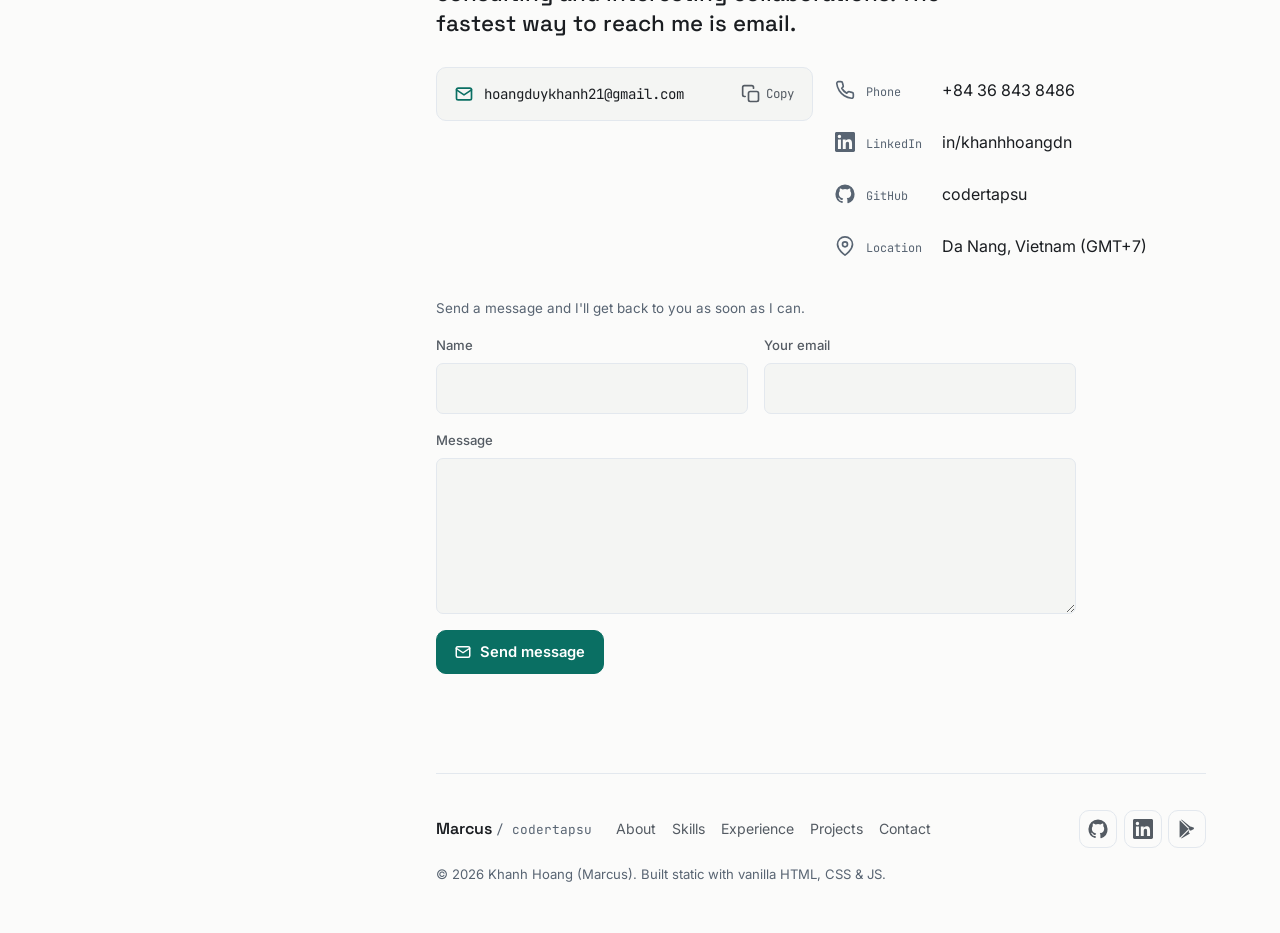
==== commit 68da457d: "Redesign portfolio with real data, SEO, a11y, and contact form Rebuild the generic "vCard" template " ====
--- a/index.html
+++ b/index.html
@@ -1,1520 +1,774 @@
 <!DOCTYPE html>
-<html lang="en">
-
-  <head>
-    <meta charset="UTF-8">
-    <meta
-      http-equiv="X-UA-Compatible"
-      content="IE=edge"
-    >
-    <meta
-      name="viewport"
-      content="width=device-width, initial-scale=1.0"
-    >
-    <title>vCard - Personal Portfolio</title>
-
-    <!-- - favicon -->
-    <link
-      rel="shortcut icon"
-      href="./assets/images/logo.ico"
-      type="image/x-icon"
-    >
-
-    <!-- - custom css link -->
-    <link
-      rel="stylesheet"
-      href="./assets/css/style.css"
-    >
-
-    <!-- - google font link -->
-    <link
-      rel="preconnect"
-      href="https://fonts.googleapis.com"
-    >
-    <link
-      rel="preconnect"
-      href="https://fonts.gstatic.com"
-      crossorigin
-    >
-    <link
-      href="https://fonts.googleapis.com/css2?family=Poppins:wght@300;400;500;600&display=swap"
-      rel="stylesheet"
-    >
-  </head>
-
-  <body>
-
-    <!-- - #MAIN -->
-
-    <main>
-
-      <!-- - #SIDEBAR -->
-
-      <aside
-        class="sidebar"
-        data-sidebar
-      >
-
-        <div class="sidebar-info">
-
-          <figure class="avatar-box">
-            <img
-              src="./assets/images/my-avatar.png"
-              alt="Richard hanrick"
-              width="80"
-            >
-          </figure>
-
-          <div class="info-content">
-            <h1
-              class="name"
-              title="Richard hanrick"
-            >
-              Richard hanrick
-            </h1>
-
-            <p class="title">Web developer</p>
+<html lang="en" data-theme="dark">
+
+<head>
+  <meta charset="UTF-8">
+  <meta name="viewport" content="width=device-width, initial-scale=1.0">
+
+  <title>Khanh Hoang (Marcus) — Senior Software Engineer &amp; Technical Architect</title>
+  <meta name="description"
+    content="Khanh Hoang (Marcus) — Senior Software Engineer &amp; Technical Architect with 8+ years building large-scale web, desktop and mobile systems in Angular, React, Node/NestJS, Tauri and Flutter. Based in Da Nang, Vietnam; open to remote work worldwide.">
+  <meta name="author" content="Khanh Hoang (Marcus)">
+  <meta name="keywords"
+    content="Khanh Hoang, Marcus, codertapsu, Hoàng Duy Khánh, Senior Software Engineer, Technical Architect, Frontend Architect, Angular, React, Next.js, Vue.js, Node.js, NestJS, RxJS, Electron, Tauri, Rust, Flutter, Da Nang, Vietnam">
+  <meta name="robots" content="index, follow">
+  <link rel="canonical" href="https://codertapsu.github.io/">
+
+  <!-- Theme colour matches the active palette in each scheme -->
+  <meta name="theme-color" content="#0d1117" media="(prefers-color-scheme: dark)">
+  <meta name="theme-color" content="#fbfbfa" media="(prefers-color-scheme: light)">
+  <!-- media-less fallback kept in sync with the active theme by JS -->
+  <meta name="theme-color" content="#0d1117">
+
+  <!-- Open Graph / Twitter -->
+  <meta property="og:type" content="profile">
+  <meta property="og:title" content="Khanh Hoang (Marcus) — Senior Software Engineer &amp; Technical Architect">
+  <meta property="og:description"
+    content="8+ years building large-scale web, desktop and mobile systems in Angular, React, Node/NestJS, Tauri and Flutter. Based in Da Nang, Vietnam; open to remote work worldwide.">
+  <meta property="og:url" content="https://codertapsu.github.io/">
+  <meta property="og:image" content="https://codertapsu.github.io/assets/images/og-image.png">
+  <meta property="og:image:width" content="1200">
+  <meta property="og:image:height" content="630">
+  <meta property="og:image:alt" content="Khanh Hoang (Marcus) — Senior Software Engineer &amp; Technical Architect">
+  <meta property="og:site_name" content="Khanh Hoang (Marcus)">
+  <meta property="profile:first_name" content="Khanh">
+  <meta property="profile:last_name" content="Hoang">
+  <meta property="profile:username" content="codertapsu">
+  <meta name="twitter:card" content="summary_large_image">
+  <meta name="twitter:title" content="Khanh Hoang (Marcus) — Senior Software Engineer &amp; Technical Architect">
+  <meta name="twitter:description"
+    content="8+ years building large-scale web, desktop and mobile systems in Angular, React, Node/NestJS, Tauri and Flutter.">
+  <meta name="twitter:image" content="https://codertapsu.github.io/assets/images/og-image.png">
+  <meta name="twitter:image:alt" content="Khanh Hoang (Marcus) — Senior Software Engineer &amp; Technical Architect">
+
+  <!-- Favicons / PWA -->
+  <link rel="icon" href="/favicon.ico" sizes="any">
+  <link rel="icon" type="image/png" sizes="32x32" href="/assets/images/favicon-32.png">
+  <link rel="icon" type="image/png" sizes="16x16" href="/assets/images/favicon-16.png">
+  <link rel="apple-touch-icon" href="/assets/images/apple-touch-icon.png">
+  <link rel="manifest" href="/site.webmanifest">
+  <link rel="author" href="/humans.txt">
+
+  <!-- Fonts: Space Grotesk (display), Inter (body), JetBrains Mono (mono accents). latin-ext covers Vietnamese diacritics. -->
+  <link rel="preconnect" href="https://fonts.googleapis.com">
+  <link rel="preconnect" href="https://fonts.gstatic.com" crossorigin>
+  <link rel="preload" as="style"
+    href="https://fonts.googleapis.com/css2?family=Inter:wght@400;500;600&family=JetBrains+Mono:wght@400;500&family=Space+Grotesk:wght@500;600;700&display=swap">
+  <link rel="stylesheet"
+    href="https://fonts.googleapis.com/css2?family=Inter:wght@400;500;600&family=JetBrains+Mono:wght@400;500&family=Space+Grotesk:wght@500;600;700&display=swap">
+
+  <link rel="stylesheet" href="/assets/css/style.css">
+
+  <!-- Apply saved/system theme before first paint to avoid a flash of the wrong theme -->
+  <script>
+    (function () {
+      try {
+        var stored = localStorage.getItem('theme');
+        var theme = stored || (window.matchMedia('(prefers-color-scheme: light)').matches ? 'light' : 'dark');
+        document.documentElement.setAttribute('data-theme', theme);
+      } catch (e) { /* localStorage unavailable — keep default dark */ }
+    })();
+  </script>
+
+  <!-- Structured data -->
+  <script type="application/ld+json">
+  {
+    "@context": "https://schema.org",
+    "@graph": [
+      {
+        "@type": "Person",
+        "@id": "https://codertapsu.github.io/#person",
+        "name": "Khanh Hoang",
+        "alternateName": ["Hoàng Duy Khánh", "Marcus", "codertapsu"],
+        "jobTitle": "Senior Software Engineer & Technical Architect",
+        "url": "https://codertapsu.github.io/",
+        "image": "https://codertapsu.github.io/assets/images/avatar.jpg",
+        "email": "mailto:hoangduykhanh21@gmail.com",
+        "telephone": "+84368438486",
+        "address": {
+          "@type": "PostalAddress",
+          "addressLocality": "Da Nang",
+          "addressCountry": "VN"
+        },
+        "alumniOf": {
+          "@type": "CollegeOrUniversity",
+          "name": "Da Nang University of Science and Technology"
+        },
+        "knowsAbout": ["Software Architecture", "Frontend Architecture", "Angular", "React", "Next.js", "Vue.js", "Node.js", "NestJS", "TypeScript", "RxJS", "NgRx", "Electron", "Tauri", "Rust", "Flutter", "Microservices", "Docker"],
+        "sameAs": [
+          "https://github.com/codertapsu",
+          "https://www.linkedin.com/in/khanhhoangdn",
+          "https://gitlab.com/codertapsu",
+          "https://play.google.com/store/apps/developer?id=codertapsu"
+        ]
+      },
+      {
+        "@type": "WebSite",
+        "@id": "https://codertapsu.github.io/#website",
+        "url": "https://codertapsu.github.io/",
+        "name": "Khanh Hoang (Marcus) — Portfolio",
+        "description": "Portfolio of Khanh Hoang (Marcus), Senior Software Engineer & Technical Architect.",
+        "inLanguage": "en",
+        "author": { "@id": "https://codertapsu.github.io/#person" }
+      }
+    ]
+  }
+  </script>
+</head>
+
+<body>
+  <a class="skip-link" href="#main">Skip to content</a>
+
+  <!-- Inline SVG icon sprite (no icon-font CDN). Themes via currentColor. -->
+  <svg width="0" height="0" aria-hidden="true" focusable="false" style="position:absolute">
+    <defs>
+      <symbol id="i-sun" viewBox="0 0 24 24" fill="none" stroke="currentColor" stroke-width="2" stroke-linecap="round" stroke-linejoin="round"><circle cx="12" cy="12" r="4"/><path d="M12 2v2M12 20v2M4.93 4.93l1.41 1.41M17.66 17.66l1.41 1.41M2 12h2M20 12h2M6.34 17.66l-1.41 1.41M19.07 4.93l-1.41 1.41"/></symbol>
+      <symbol id="i-moon" viewBox="0 0 24 24" fill="none" stroke="currentColor" stroke-width="2" stroke-linecap="round" stroke-linejoin="round"><path d="M21 12.79A9 9 0 1 1 11.21 3 7 7 0 0 0 21 12.79z"/></symbol>
+      <symbol id="i-github" viewBox="0 0 24 24"><path fill="currentColor" d="M12 .5A11.5 11.5 0 0 0 .5 12a11.5 11.5 0 0 0 7.86 10.92c.58.1.79-.25.79-.56v-2c-3.2.7-3.88-1.36-3.88-1.36-.53-1.34-1.29-1.7-1.29-1.7-1.05-.72.08-.7.08-.7 1.16.08 1.77 1.2 1.77 1.2 1.03 1.77 2.7 1.26 3.36.96.1-.75.4-1.26.73-1.55-2.56-.29-5.26-1.28-5.26-5.7 0-1.26.45-2.29 1.19-3.1-.12-.29-.52-1.46.11-3.05 0 0 .97-.31 3.18 1.18a11 11 0 0 1 5.79 0c2.2-1.49 3.17-1.18 3.17-1.18.63 1.59.23 2.76.11 3.05.74.81 1.19 1.84 1.19 3.1 0 4.43-2.7 5.41-5.27 5.69.41.36.78 1.06.78 2.14v3.17c0 .31.21.67.8.56A11.5 11.5 0 0 0 23.5 12 11.5 11.5 0 0 0 12 .5z"/></symbol>
+      <symbol id="i-linkedin" viewBox="0 0 24 24"><path fill="currentColor" d="M20.45 20.45h-3.56v-5.57c0-1.33-.02-3.04-1.85-3.04-1.85 0-2.13 1.45-2.13 2.94v5.67H9.35V9h3.41v1.56h.05c.48-.9 1.64-1.85 3.37-1.85 3.6 0 4.27 2.37 4.27 5.46v6.28zM5.34 7.43a2.07 2.07 0 1 1 0-4.14 2.07 2.07 0 0 1 0 4.14zM7.12 20.45H3.55V9h3.57v11.45zM22.22 0H1.77C.79 0 0 .77 0 1.73v20.54C0 23.23.79 24 1.77 24h20.45c.98 0 1.78-.77 1.78-1.73V1.73C24 .77 23.2 0 22.22 0z"/></symbol>
+      <symbol id="i-gitlab" viewBox="0 0 24 24"><path fill="currentColor" d="M12 21.42l3.68-11.33H8.32L12 21.42zM3.18 10.09L2.07 13.5a.75.75 0 0 0 .27.84L12 21.42 3.18 10.09zm5.14 0H3.18l2.04-6.28c.1-.32.56-.32.66 0l2.44 6.28zM20.82 10.09l1.11 3.41a.75.75 0 0 1-.27.84L12 21.42l8.82-11.33zm-5.14 0h5.14l-2.04-6.28c-.1-.32-.56-.32-.66 0l-2.44 6.28z"/></symbol>
+      <symbol id="i-play" viewBox="0 0 24 24"><path fill="currentColor" d="M3.6 1.84a1 1 0 0 0-.5.87v18.58a1 1 0 0 0 .5.87l10.3-10.16L3.6 1.84zM16.3 9.05l-2.6 2.57 2.6 2.57 3.5-2a1.14 1.14 0 0 0 0-1.98l-3.5-1.16zm-1.36 3.93L4.7 23.1c.36.16.78.12 1.13-.08l9.74-5.55-1.63-1.49zM5.83.98c-.35-.2-.77-.24-1.13-.08l10.24 10.12 1.63-1.49L5.83.98z"/></symbol>
+      <symbol id="i-mail" viewBox="0 0 24 24" fill="none" stroke="currentColor" stroke-width="2" stroke-linecap="round" stroke-linejoin="round"><rect x="3" y="5" width="18" height="14" rx="2"/><path d="m3 7 9 6 9-6"/></symbol>
+      <symbol id="i-phone" viewBox="0 0 24 24" fill="none" stroke="currentColor" stroke-width="2" stroke-linecap="round" stroke-linejoin="round"><path d="M22 16.92v3a2 2 0 0 1-2.18 2 19.8 19.8 0 0 1-8.63-3.07 19.5 19.5 0 0 1-6-6 19.8 19.8 0 0 1-3.07-8.67A2 2 0 0 1 4.11 2h3a2 2 0 0 1 2 1.72c.13.96.36 1.9.7 2.81a2 2 0 0 1-.45 2.11L8.09 9.91a16 16 0 0 0 6 6l1.27-1.27a2 2 0 0 1 2.11-.45c.9.34 1.85.57 2.81.7A2 2 0 0 1 22 16.92z"/></symbol>
+      <symbol id="i-pin" viewBox="0 0 24 24" fill="none" stroke="currentColor" stroke-width="2" stroke-linecap="round" stroke-linejoin="round"><path d="M21 10c0 7-9 13-9 13s-9-6-9-13a9 9 0 0 1 18 0z"/><circle cx="12" cy="10" r="3"/></symbol>
+      <symbol id="i-external" viewBox="0 0 24 24" fill="none" stroke="currentColor" stroke-width="2" stroke-linecap="round" stroke-linejoin="round"><path d="M15 3h6v6M10 14 21 3M18 13v6a2 2 0 0 1-2 2H5a2 2 0 0 1-2-2V8a2 2 0 0 1 2-2h6"/></symbol>
+      <symbol id="i-copy" viewBox="0 0 24 24" fill="none" stroke="currentColor" stroke-width="2" stroke-linecap="round" stroke-linejoin="round"><rect x="9" y="9" width="12" height="12" rx="2"/><path d="M5 15H4a2 2 0 0 1-2-2V4a2 2 0 0 1 2-2h9a2 2 0 0 1 2 2v1"/></symbol>
+      <symbol id="i-check" viewBox="0 0 24 24" fill="none" stroke="currentColor" stroke-width="2" stroke-linecap="round" stroke-linejoin="round"><path d="M20 6 9 17l-5-5"/></symbol>
+      <symbol id="i-download" viewBox="0 0 24 24" fill="none" stroke="currentColor" stroke-width="2" stroke-linecap="round" stroke-linejoin="round"><path d="M21 15v4a2 2 0 0 1-2 2H5a2 2 0 0 1-2-2v-4M7 10l5 5 5-5M12 15V3"/></symbol>
+      <symbol id="i-arrow-up" viewBox="0 0 24 24" fill="none" stroke="currentColor" stroke-width="2" stroke-linecap="round" stroke-linejoin="round"><path d="M12 19V5M5 12l7-7 7 7"/></symbol>
+      <symbol id="i-layout" viewBox="0 0 24 24" fill="none" stroke="currentColor" stroke-width="1.8" stroke-linecap="round" stroke-linejoin="round"><rect x="3" y="3" width="18" height="18" rx="2"/><path d="M3 9h18M9 21V9"/></symbol>
+      <symbol id="i-server" viewBox="0 0 24 24" fill="none" stroke="currentColor" stroke-width="1.8" stroke-linecap="round" stroke-linejoin="round"><rect x="3" y="4" width="18" height="7" rx="2"/><rect x="3" y="13" width="18" height="7" rx="2"/><path d="M7 7.5h.01M7 16.5h.01"/></symbol>
+      <symbol id="i-monitor" viewBox="0 0 24 24" fill="none" stroke="currentColor" stroke-width="1.8" stroke-linecap="round" stroke-linejoin="round"><rect x="2" y="3" width="20" height="14" rx="2"/><path d="M8 21h8M12 17v4"/></symbol>
+      <symbol id="i-compass" viewBox="0 0 24 24" fill="none" stroke="currentColor" stroke-width="1.8" stroke-linecap="round" stroke-linejoin="round"><circle cx="12" cy="12" r="9"/><path d="m15.5 8.5-2 5-5 2 2-5 5-2z"/></symbol>
+      <symbol id="i-graduation" viewBox="0 0 24 24" fill="none" stroke="currentColor" stroke-width="1.8" stroke-linecap="round" stroke-linejoin="round"><path d="M22 9 12 5 2 9l10 4 10-4z"/><path d="M6 10.5V16c0 1 2.7 2.5 6 2.5s6-1.5 6-2.5v-5.5"/></symbol>
+    </defs>
+  </svg>
+
+  <!-- Sticky top bar (tablet / mobile only) -->
+  <div class="topbar">
+    <a class="topbar__brand" href="#about" aria-label="Khanh Hoang (Marcus) — top of page">
+      <span class="topbar__brand-mark">M</span>
+      <span class="topbar__brand-text">Marcus<span class="topbar__brand-sub"> / codertapsu</span></span>
+    </a>
+    <nav class="topbar__nav" aria-label="Sections">
+      <a href="#about" data-nav>About</a>
+      <a href="#skills" data-nav>Skills</a>
+      <a href="#experience" data-nav>Experience</a>
+      <a href="#projects" data-nav>Projects</a>
+      <a href="#contact" data-nav>Contact</a>
+    </nav>
+    <button type="button" class="icon-btn topbar__theme" data-theme-toggle aria-pressed="true"
+      aria-label="Dark theme">
+      <svg class="icon icon--moon" aria-hidden="true"><use href="#i-moon"></use></svg>
+      <svg class="icon icon--sun" aria-hidden="true"><use href="#i-sun"></use></svg>
+    </button>
+    <div class="scroll-progress" data-scroll-progress aria-hidden="true"></div>
+  </div>
+
+  <div class="layout">
+
+    <!-- Identity card -->
+    <header class="identity">
+      <div class="identity__top">
+        <figure class="identity__avatar">
+          <img src="/assets/images/avatar.jpg" width="96" height="96"
+            alt="Portrait of Khanh Hoang (Marcus)">
+        </figure>
+        <button type="button" class="icon-btn identity__theme" data-theme-toggle aria-pressed="true"
+          aria-label="Dark theme">
+          <svg class="icon icon--moon" aria-hidden="true"><use href="#i-moon"></use></svg>
+          <svg class="icon icon--sun" aria-hidden="true"><use href="#i-sun"></use></svg>
+        </button>
+      </div>
+
+      <h1 class="identity__name">Khanh Hoang <span class="identity__alias">(Marcus)</span></h1>
+      <p class="identity__vname" lang="vi">Hoàng Duy Khánh</p>
+      <p class="identity__role">Senior Software Engineer <span aria-hidden="true">·</span> Technical Architect</p>
+
+      <p class="identity__status">
+        <span class="status-dot" aria-hidden="true"></span>
+        <span>Da Nang, Vietnam — open to remote worldwide</span>
+      </p>
+
+      <div class="identity__cta">
+        <a class="btn btn--primary" href="mailto:hoangduykhanh21@gmail.com">
+          <svg class="icon" aria-hidden="true"><use href="#i-mail"></use></svg>
+          <span>Email me</span>
+        </a>
+        <a class="btn btn--ghost"
+          href="https://docs.google.com/document/d/1BOnp7_R7WwyaU9pjC7b275d3elbm4ogZ/export?format=pdf"
+          target="_blank" rel="noopener noreferrer">
+          <svg class="icon" aria-hidden="true"><use href="#i-download"></use></svg>
+          <span>Download CV</span>
+        </a>
+      </div>
+
+      <ul class="identity__social">
+        <li>
+          <a href="https://github.com/codertapsu" target="_blank" rel="noopener noreferrer" aria-label="GitHub (opens in a new tab)">
+            <svg class="icon" aria-hidden="true"><use href="#i-github"></use></svg>
+          </a>
+        </li>
+        <li>
+          <a href="https://www.linkedin.com/in/khanhhoangdn" target="_blank" rel="noopener noreferrer" aria-label="LinkedIn (opens in a new tab)">
+            <svg class="icon" aria-hidden="true"><use href="#i-linkedin"></use></svg>
+          </a>
+        </li>
+        <li>
+          <a href="https://gitlab.com/codertapsu" target="_blank" rel="noopener noreferrer" aria-label="GitLab (opens in a new tab)">
+            <svg class="icon" aria-hidden="true"><use href="#i-gitlab"></use></svg>
+          </a>
+        </li>
+        <li>
+          <a href="https://play.google.com/store/apps/developer?id=codertapsu" target="_blank" rel="noopener noreferrer" aria-label="Google Play developer page (opens in a new tab)">
+            <svg class="icon" aria-hidden="true"><use href="#i-play"></use></svg>
+          </a>
+        </li>
+      </ul>
+
+      <nav class="identity__nav" aria-label="Sections">
+        <ul>
+          <li><a href="#about" data-nav><span class="identity__nav-i">01</span> About</a></li>
+          <li><a href="#skills" data-nav><span class="identity__nav-i">02</span> Skills</a></li>
+          <li><a href="#experience" data-nav><span class="identity__nav-i">03</span> Experience</a></li>
+          <li><a href="#projects" data-nav><span class="identity__nav-i">04</span> Projects</a></li>
+          <li><a href="#contact" data-nav><span class="identity__nav-i">05</span> Contact</a></li>
+        </ul>
+      </nav>
+    </header>
+
+    <!-- Content column -->
+    <div class="content">
+      <main id="main" tabindex="-1">
+
+        <!-- 01 · About -->
+        <section id="about" class="section" aria-labelledby="about-title">
+          <p class="eyebrow"><span>01</span> / About</p>
+          <h2 id="about-title" class="section__title">Building systems that ship</h2>
+
+          <p class="lead">I architect and ship large-scale web, desktop and mobile systems —
+            with a focus on insurance and e-commerce platforms.</p>
+
+          <div class="prose">
+            <p>I'm a Senior Software Engineer and Technical Architect with 8+ years of experience,
+              based in Da Nang, Vietnam and working with teams worldwide. My core strength is
+              frontend architecture — I've worked across every major Angular version (2 through 19),
+              along with React/Next.js and Vue — and I'm just as comfortable across the stack with
+              Node.js and NestJS.</p>
+            <p>I build beyond the browser too: desktop apps with Electron and Tauri (Rust), and mobile
+              apps with Flutter that are live on Google Play. I care about scalable architecture,
+              clean code, performance, and turning complex business flows into systems teams can
+              maintain and grow.</p>
           </div>
 
-          <button
-            class="info_more-btn"
-            data-sidebar-btn
-          >
-            <span>Show Contacts</span>
-
-            <ion-icon name="chevron-down"></ion-icon>
+          <!-- Stats -->
+          <ul class="stats" aria-label="Career at a glance">
+            <li class="stat">
+              <span class="stat__num" data-count="8" data-suffix="+">8+</span>
+              <span class="stat__label">Years experience</span>
+            </li>
+            <li class="stat">
+              <span class="stat__num" data-count="16">16</span>
+              <span class="stat__label">Projects delivered</span>
+            </li>
+            <li class="stat">
+              <span class="stat__num" data-count="3">3</span>
+              <span class="stat__label">Apps on Google Play</span>
+            </li>
+            <li class="stat">
+              <span class="stat__num" data-count="6">6</span>
+              <span class="stat__label">Global markets served</span>
+            </li>
+          </ul>
+        </section>
+
+        <!-- 02 · Skills -->
+        <section id="skills" class="section" aria-labelledby="skills-title">
+          <p class="eyebrow"><span>02</span> / Skills</p>
+          <h2 id="skills-title" class="section__title">What I do</h2>
+
+          <ul class="services">
+            <li class="service">
+              <span class="service__icon"><svg class="icon" aria-hidden="true"><use href="#i-layout"></use></svg></span>
+              <h3 class="service__title">Frontend Architecture</h3>
+              <p class="service__text">Scalable Angular, React/Next.js and Vue front ends — design systems,
+                state management with RxJS &amp; NgRx, and large framework upgrades.</p>
+            </li>
+            <li class="service">
+              <span class="service__icon"><svg class="icon" aria-hidden="true"><use href="#i-server"></use></svg></span>
+              <h3 class="service__title">Full-Stack Engineering</h3>
+              <p class="service__text">APIs and services with Node.js &amp; NestJS, Redis, PostgreSQL and MongoDB —
+                packaged with Docker and built for microservices.</p>
+            </li>
+            <li class="service">
+              <span class="service__icon"><svg class="icon" aria-hidden="true"><use href="#i-monitor"></use></svg></span>
+              <h3 class="service__title">Desktop &amp; Cross-Platform</h3>
+              <p class="service__text">Native-feeling desktop apps with Electron and Tauri (Rust),
+                plus mobile apps built in Flutter and shipped to Google Play.</p>
+            </li>
+            <li class="service">
+              <span class="service__icon"><svg class="icon" aria-hidden="true"><use href="#i-compass"></use></svg></span>
+              <h3 class="service__title">Technical Leadership</h3>
+              <p class="service__text">Architecture, code reviews, mentoring and CI/CD —
+                turning complex business flows into systems teams can maintain.</p>
+            </li>
+          </ul>
+
+          <div class="skills-cluster">
+            <h3 class="skills-cluster__label">Advanced</h3>
+            <ul class="chips" aria-label="Advanced skills">
+              <li class="chip chip--adv">TypeScript</li>
+              <li class="chip chip--adv">JavaScript</li>
+              <li class="chip chip--adv">Angular</li>
+              <li class="chip chip--adv">React</li>
+              <li class="chip chip--adv">Next.js</li>
+              <li class="chip chip--adv">Vue.js</li>
+              <li class="chip chip--adv">NestJS</li>
+              <li class="chip chip--adv">Node.js</li>
+              <li class="chip chip--adv">RxJS</li>
+              <li class="chip chip--adv">NgRx</li>
+              <li class="chip chip--adv">Electron</li>
+              <li class="chip chip--adv">Jasmine</li>
+              <li class="chip chip--adv">HTML &amp; CSS</li>
+              <li class="chip chip--adv">Flexbox / Grid</li>
+            </ul>
+          </div>
+
+          <div class="skills-cluster">
+            <h3 class="skills-cluster__label">Working knowledge</h3>
+            <ul class="chips" aria-label="Working-knowledge skills">
+              <li class="chip">Tauri / Rust</li>
+              <li class="chip">Flutter</li>
+              <li class="chip">Redis</li>
+              <li class="chip">RabbitMQ</li>
+              <li class="chip">PostgreSQL</li>
+              <li class="chip">MongoDB</li>
+              <li class="chip">TypeORM</li>
+              <li class="chip">Prisma</li>
+              <li class="chip">Docker</li>
+              <li class="chip">Microservices</li>
+              <li class="chip">Micro-frontends</li>
+            </ul>
+          </div>
+        </section>
+
+        <!-- 03 · Experience -->
+        <section id="experience" class="section" aria-labelledby="experience-title">
+          <p class="eyebrow"><span>03</span> / Experience</p>
+          <h2 id="experience-title" class="section__title">Where I've worked</h2>
+
+          <ol class="timeline">
+            <li class="tl">
+              <div class="tl__head">
+                <h3 class="tl__role">Senior Technical Architect</h3>
+                <span class="badge badge--now">Now</span>
+              </div>
+              <p class="tl__org">Global Insurance Systems <span aria-hidden="true">·</span> FPT Software</p>
+              <p class="tl__meta"><span>Jul 2024 — Present</span> <span aria-hidden="true">·</span> <span>Global market</span></p>
+              <p class="tl__text">Lead architecture across multiple squads on the Singlife insurance platform,
+                consolidating technical solutions and advising clients while contributing to a second large program.</p>
+              <ul class="tl__tags">
+                <li>Angular</li><li>React</li><li>Signals</li><li>Okta</li><li>D3.js</li><li>Web Workers</li><li>RxJS</li>
+              </ul>
+            </li>
+
+            <li class="tl">
+              <h3 class="tl__role">Senior Software Engineer</h3>
+              <p class="tl__org">Insurance &amp; Investment Platform <span aria-hidden="true">·</span> Singlife (Singapore)</p>
+              <p class="tl__meta"><span>Oct 2023 — Present</span> <span aria-hidden="true">·</span> <span>Singapore</span></p>
+              <p class="tl__text">Led frontend across multiple portals and drove an Angular v7 → v19 upgrade —
+                ~15% faster builds, ~20% smaller bundles, ~30% faster loads and +30–40% test coverage.</p>
+              <ul class="tl__tags">
+                <li>Angular</li><li>RxJS</li><li>Signals</li><li>Okta</li><li>ESLint / Prettier</li><li>PDF / Excel export</li>
+              </ul>
+            </li>
+
+            <li class="tl">
+              <h3 class="tl__role">Senior Software Engineer</h3>
+              <p class="tl__org">G-PTM Admin Platform <span aria-hidden="true">·</span> NashTech</p>
+              <p class="tl__meta"><span>Jan 2023 — Oct 2023</span> <span aria-hidden="true">·</span> <span>Germany</span></p>
+              <p class="tl__text">Built a scalable admin system from scratch — invoice tracking, lump-sum and
+                customer management, and rich reporting.</p>
+              <ul class="tl__tags">
+                <li>Angular 16</li><li>Jasmine</li><li>Signals</li><li>Azure B2C</li><li>D3.js</li><li>Web Workers</li>
+              </ul>
+            </li>
+
+            <li class="tl">
+              <h3 class="tl__role">Senior Software Engineer</h3>
+              <p class="tl__org">Freewill E-commerce <span aria-hidden="true">·</span> NashTech</p>
+              <p class="tl__meta"><span>Oct 2021 — Dec 2022</span> <span aria-hidden="true">·</span> <span>Japan</span></p>
+              <p class="tl__text">Delivered a vendor-to-consumer e-commerce platform from scratch, supporting
+                millions of users with product listings, purchase flows and order management.</p>
+              <ul class="tl__tags">
+                <li>Next.js</li><li>NestJS</li><li>Redis</li><li>Docker</li><li>MongoDB</li><li>Microservices</li><li>Jest</li>
+              </ul>
+            </li>
+
+            <li class="tl">
+              <h3 class="tl__role">Senior Frontend Developer</h3>
+              <p class="tl__org">Colonial Insurance Revamp <span aria-hidden="true">·</span> Saigon Technology</p>
+              <p class="tl__meta"><span>Jul 2021 — Sep 2021</span> <span aria-hidden="true">·</span> <span>United States</span></p>
+              <p class="tl__text">Modernized a legacy US insurance UI — analyzed and documented business logic
+                and refactored components ahead of the revamp.</p>
+              <ul class="tl__tags"><li>Angular 10</li><li>Jasmine</li><li>RxJS</li></ul>
+            </li>
+
+            <li class="tl">
+              <h3 class="tl__role">Senior Frontend Developer</h3>
+              <p class="tl__org">e-Form Approval System <span aria-hidden="true">·</span> Saigon Technology</p>
+              <p class="tl__meta"><span>Jan 2021 — Jul 2021</span> <span aria-hidden="true">·</span> <span>Singapore</span></p>
+              <p class="tl__text">Built a configurable form-approval workflow with real-time updates and
+                drag-and-drop form building.</p>
+              <ul class="tl__tags"><li>Angular 11</li><li>Express</li><li>Docker</li><li>SignalR</li><li>PDF export</li></ul>
+            </li>
+
+            <!-- Earlier roles (kept in the DOM for SEO &amp; print; collapsed by default) -->
+            <li class="tl tl--more" hidden>
+              <h3 class="tl__role">Senior Frontend Developer</h3>
+              <p class="tl__org">HConnect <span aria-hidden="true">·</span> Saigon Technology</p>
+              <p class="tl__meta"><span>Oct 2020 — Dec 2020</span> <span aria-hidden="true">·</span> <span>United States / Australia</span></p>
+              <p class="tl__text">Delivered customer-facing features for the HConnect web app and a seasonal
+                interactive Xmas-Card experience.</p>
+              <ul class="tl__tags"><li>Next.js</li><li>React</li><li>RxJS</li></ul>
+            </li>
+
+            <li class="tl tl--more" hidden>
+              <h3 class="tl__role">Senior Frontend Developer</h3>
+              <p class="tl__org">Sitecore Admin <span aria-hidden="true">·</span> Saigon Technology</p>
+              <p class="tl__meta"><span>Jun 2020 — Sep 2020</span> <span aria-hidden="true">·</span> <span>Australia</span></p>
+              <p class="tl__text">Built and maintained content-management components on the Sitecore platform.</p>
+              <ul class="tl__tags"><li>Sitecore</li><li>C# MVC</li><li>Razor</li></ul>
+            </li>
+
+            <li class="tl tl--more" hidden>
+              <h3 class="tl__role">Senior Frontend Developer</h3>
+              <p class="tl__org">Facelift <span aria-hidden="true">·</span> Saigon Technology</p>
+              <p class="tl__meta"><span>Mar 2020 — Aug 2020</span> <span aria-hidden="true">·</span> <span>Singapore</span></p>
+              <p class="tl__text">Built a document-comparison product with interactive charts and a refreshed UI.</p>
+              <ul class="tl__tags"><li>Vue.js</li><li>Vuex</li><li>Charts</li></ul>
+            </li>
+
+            <li class="tl tl--more" hidden>
+              <h3 class="tl__role">Frontend Developer</h3>
+              <p class="tl__org">Appraisal <span aria-hidden="true">·</span> Saigon Technology</p>
+              <p class="tl__meta"><span>Dec 2019 — Feb 2020</span> <span aria-hidden="true">·</span> <span>Vietnam</span></p>
+              <p class="tl__text">Delivered an appraisal management UI with rich data tables, charts and state management.</p>
+              <ul class="tl__tags"><li>Angular 8</li><li>NgRx</li><li>Angular Material</li><li>Ant Design</li><li>Highcharts</li></ul>
+            </li>
+
+            <li class="tl tl--more" hidden>
+              <h3 class="tl__role">Frontend Developer</h3>
+              <p class="tl__org">Recruiting <span aria-hidden="true">·</span> Saigon Technology</p>
+              <p class="tl__meta"><span>Jun 2019 — Nov 2019</span> <span aria-hidden="true">·</span> <span>Vietnam</span></p>
+              <p class="tl__text">Built features for a recruiting platform with a component-driven Vue UI.</p>
+              <ul class="tl__tags"><li>Vue.js</li><li>Vuetify</li></ul>
+            </li>
+
+            <li class="tl tl--more" hidden>
+              <h3 class="tl__role">Frontend Developer</h3>
+              <p class="tl__org">Drop Consumer Services <span aria-hidden="true">·</span> Acazia Software</p>
+              <p class="tl__meta"><span>Aug 2018 — May 2019</span> <span aria-hidden="true">·</span> <span>United States</span></p>
+              <p class="tl__text">Built interactive consumer-services web views with animations and in-app payments.</p>
+              <ul class="tl__tags"><li>React</li><li>TypeScript</li><li>RxJS</li><li>GSAP</li><li>Stripe</li><li>SASS</li></ul>
+            </li>
+
+            <li class="tl tl--more" hidden>
+              <h3 class="tl__role">Frontend Developer</h3>
+              <p class="tl__org">Legal Timber Sources Database <span aria-hidden="true">·</span> BYS</p>
+              <p class="tl__meta"><span>Jan 2017 — Sep 2017</span> <span aria-hidden="true">·</span> <span>Vietnam</span></p>
+              <p class="tl__text">Built data-management screens for a legal timber sourcing system.</p>
+              <ul class="tl__tags"><li>Angular 4</li><li>TypeScript</li><li>Angular Material</li><li>SASS</li></ul>
+            </li>
+
+            <li class="tl tl--more" hidden>
+              <h3 class="tl__role">Frontend Developer</h3>
+              <p class="tl__org">Hoa Binh Bidding Package Management <span aria-hidden="true">·</span> BYS</p>
+              <p class="tl__meta"><span>Mar 2016 — Dec 2016</span> <span aria-hidden="true">·</span> <span>Vietnam</span></p>
+              <p class="tl__text">Built bidding and package-management screens for a construction enterprise.</p>
+              <ul class="tl__tags"><li>Angular 4</li><li>Angular Material</li><li>Bootstrap</li><li>SASS</li></ul>
+            </li>
+
+            <li class="tl tl--more" hidden>
+              <h3 class="tl__role">Frontend Developer</h3>
+              <p class="tl__org">Vinmus CRM <span aria-hidden="true">·</span> BYS</p>
+              <p class="tl__meta"><span>Dec 2015 — Feb 2016</span> <span aria-hidden="true">·</span> <span>Vietnam</span></p>
+              <p class="tl__text">Built CRM modules on one of the earliest Angular 2 releases.</p>
+              <ul class="tl__tags"><li>Angular 2</li><li>Angular Material</li><li>Bootstrap</li><li>SASS</li></ul>
+            </li>
+          </ol>
+
+          <button type="button" class="btn btn--ghost btn--block" data-more-toggle aria-expanded="false">
+            <span>Show earlier roles</span>
           </button>
 
+          <div class="edu">
+            <span class="edu__icon"><svg class="icon" aria-hidden="true"><use href="#i-graduation"></use></svg></span>
+            <div>
+              <h3 class="edu__title">Da Nang University of Science and Technology</h3>
+              <p class="edu__meta">Information Technology <span aria-hidden="true">·</span> 2014 — 2017 <span aria-hidden="true">·</span> Da Nang, Vietnam</p>
+            </div>
+          </div>
+        </section>
+
+        <!-- 04 · Projects -->
+        <section id="projects" class="section" aria-labelledby="projects-title">
+          <p class="eyebrow"><span>04</span> / Projects</p>
+          <h2 id="projects-title" class="section__title">Things I've built</h2>
+
+          <div class="filters" role="group" aria-label="Filter projects">
+            <button type="button" class="filter is-active" data-filter="all" aria-pressed="true">All</button>
+            <button type="button" class="filter" data-filter="mobile" aria-pressed="false">Mobile apps</button>
+            <button type="button" class="filter" data-filter="open-source" aria-pressed="false">Open source</button>
+            <button type="button" class="filter" data-filter="desktop" aria-pressed="false">Desktop</button>
+          </div>
+          <p class="filters__count" data-filter-count aria-live="polite"></p>
+
+          <ul class="projects">
+            <li class="project" data-category="mobile">
+              <div class="project__head">
+                <img class="project__icon" src="/assets/images/apps/two-factor-author.png" width="56" height="56"
+                  alt="Two Factor Author app icon" loading="lazy" decoding="async">
+                <div>
+                  <h3 class="project__title">Two Factor Author</h3>
+                  <p class="project__cat">Mobile app</p>
+                </div>
+              </div>
+              <p class="project__text">A two-factor authentication app that generates time-based one-time
+                passcodes (TOTP) to keep your accounts secure.</p>
+              <ul class="project__tags"><li>Flutter</li><li>Dart</li><li>Security</li></ul>
+              <div class="project__foot">
+                <span class="badge badge--live">Live on Google Play</span>
+                <a class="project__link" href="https://play.google.com/store/apps/details?id=com.codertapsu.two_factor_author"
+                  target="_blank" rel="noopener noreferrer">
+                  Google Play <svg class="icon icon--sm" aria-hidden="true"><use href="#i-external"></use></svg>
+                </a>
+              </div>
+            </li>
+
+            <li class="project" data-category="mobile">
+              <div class="project__head">
+                <img class="project__icon" src="/assets/images/apps/currency-converter.png" width="56" height="56"
+                  alt="Currency Converter app icon" loading="lazy" decoding="async">
+                <div>
+                  <h3 class="project__title">Currency Converter</h3>
+                  <p class="project__cat">Mobile app</p>
+                </div>
+              </div>
+              <p class="project__text">A fast currency converter with up-to-date exchange rates and a clean,
+                offline-friendly interface.</p>
+              <ul class="project__tags"><li>Flutter</li><li>Dart</li><li>REST</li></ul>
+              <div class="project__foot">
+                <span class="badge badge--live">Live on Google Play</span>
+                <a class="project__link" href="https://play.google.com/store/apps/details?id=com.codertapsu.currency_converter"
+                  target="_blank" rel="noopener noreferrer">
+                  Google Play <svg class="icon icon--sm" aria-hidden="true"><use href="#i-external"></use></svg>
+                </a>
+              </div>
+            </li>
+
+            <li class="project" data-category="mobile">
+              <div class="project__head">
+                <img class="project__icon" src="/assets/images/apps/xiangqi-strategist.png" width="56" height="56"
+                  alt="Xiangqi Strategist app icon" loading="lazy" decoding="async">
+                <div>
+                  <h3 class="project__title">Xiangqi Strategist</h3>
+                  <p class="project__cat">Mobile app</p>
+                </div>
+              </div>
+              <p class="project__text">A Chinese chess (Xiangqi) engine that analyzes positions and suggests
+                strong moves to sharpen your game.</p>
+              <ul class="project__tags"><li>Flutter</li><li>Dart</li><li>Game AI</li></ul>
+              <div class="project__foot">
+                <span class="badge badge--live">Live on Google Play</span>
+                <a class="project__link" href="https://play.google.com/store/apps/details?id=com.codertapsu.xiangqi_solver"
+                  target="_blank" rel="noopener noreferrer">
+                  Google Play <svg class="icon icon--sm" aria-hidden="true"><use href="#i-external"></use></svg>
+                </a>
+              </div>
+            </li>
+
+            <li class="project" data-category="open-source desktop">
+              <div class="project__head">
+                <span class="project__icon project__icon--glyph"><svg class="icon" aria-hidden="true"><use href="#i-github"></use></svg></span>
+                <div>
+                  <h3 class="project__title">VideoDubber</h3>
+                  <p class="project__cat"><code>codertapsu/multilingual-dubbed-video</code></p>
+                </div>
+              </div>
+              <p class="project__text">A desktop app that dubs videos into other languages fully offline —
+                local Whisper, Argos Translate and Piper, with no per-minute cloud costs.</p>
+              <ul class="project__tags"><li>Tauri</li><li>TypeScript</li><li>AI</li><li>Offline</li></ul>
+              <div class="project__foot">
+                <span class="badge badge--oss">Open source</span>
+                <a class="project__link" href="https://github.com/codertapsu/multilingual-dubbed-video"
+                  target="_blank" rel="noopener noreferrer">
+                  GitHub <svg class="icon icon--sm" aria-hidden="true"><use href="#i-external"></use></svg>
+                </a>
+              </div>
+            </li>
+
+            <li class="project" data-category="open-source desktop">
+              <div class="project__head">
+                <span class="project__icon project__icon--glyph"><svg class="icon" aria-hidden="true"><use href="#i-github"></use></svg></span>
+                <div>
+                  <h3 class="project__title">Mother Claude</h3>
+                  <p class="project__cat"><code>codertapsu/mother-claude</code></p>
+                </div>
+              </div>
+              <p class="project__text">One dashboard — desktop and phone — to monitor and control every local
+                Claude Code session, agent and service over your network.</p>
+              <ul class="project__tags"><li>Tauri</li><li>Rust</li><li>Angular</li><li>WebSocket</li></ul>
+              <div class="project__foot">
+                <span class="badge badge--oss">Open source</span>
+                <a class="project__link" href="https://github.com/codertapsu/mother-claude"
+                  target="_blank" rel="noopener noreferrer">
+                  GitHub <svg class="icon icon--sm" aria-hidden="true"><use href="#i-external"></use></svg>
+                </a>
+              </div>
+            </li>
+
+            <li class="project" data-category="desktop">
+              <div class="project__head">
+                <span class="project__icon project__icon--glyph"><svg class="icon" aria-hidden="true"><use href="#i-monitor"></use></svg></span>
+                <div>
+                  <h3 class="project__title">Douyin Downloader</h3>
+                  <p class="project__cat">Desktop app</p>
+                </div>
+              </div>
+              <p class="project__text">A Windows desktop tool for downloading Douyin / TikTok videos,
+                distributed as a ready-to-run release.</p>
+              <ul class="project__tags"><li>Electron</li><li>Desktop</li><li>Windows</li></ul>
+              <div class="project__foot">
+                <span class="badge badge--oss">Release</span>
+                <a class="project__link" href="https://github.com/codertapsu/douyin-downloader-releases"
+                  target="_blank" rel="noopener noreferrer">
+                  GitHub <svg class="icon icon--sm" aria-hidden="true"><use href="#i-external"></use></svg>
+                </a>
+              </div>
+            </li>
+          </ul>
+
+          <p class="projects__more">
+            More on <a href="https://github.com/codertapsu" target="_blank" rel="noopener noreferrer">github.com/codertapsu</a>.
+          </p>
+        </section>
+
+        <!-- 05 · Contact -->
+        <section id="contact" class="section" aria-labelledby="contact-title">
+          <p class="eyebrow"><span>05</span> / Contact</p>
+          <h2 id="contact-title" class="section__title">Let's build something</h2>
+
+          <p class="lead">Open to senior engineering and architecture roles, consulting and interesting
+            collaborations. The fastest way to reach me is email.</p>
+
+          <div class="contact-grid">
+            <button type="button" class="copy-email" data-copy-email data-email="hoangduykhanh21@gmail.com">
+              <span class="copy-email__label">
+                <svg class="icon" aria-hidden="true"><use href="#i-mail"></use></svg>
+                <span class="copy-email__value">hoangduykhanh21@gmail.com</span>
+              </span>
+              <span class="copy-email__action">
+                <svg class="icon icon--copy" aria-hidden="true"><use href="#i-copy"></use></svg>
+                <svg class="icon icon--check" aria-hidden="true"><use href="#i-check"></use></svg>
+                <span class="copy-email__state">Copy</span>
+              </span>
+            </button>
+            <span class="visually-hidden" role="status" aria-live="polite" data-copy-status></span>
+
+            <ul class="contact-list">
+              <li>
+                <a href="tel:+84368438486">
+                  <svg class="icon" aria-hidden="true"><use href="#i-phone"></use></svg>
+                  <span><span class="contact-list__k">Phone</span> +84 36 843 8486</span>
+                </a>
+              </li>
+              <li>
+                <a href="https://www.linkedin.com/in/khanhhoangdn" target="_blank" rel="noopener noreferrer">
+                  <svg class="icon" aria-hidden="true"><use href="#i-linkedin"></use></svg>
+                  <span><span class="contact-list__k">LinkedIn</span> in/khanhhoangdn</span>
+                </a>
+              </li>
+              <li>
+                <a href="https://github.com/codertapsu" target="_blank" rel="noopener noreferrer">
+                  <svg class="icon" aria-hidden="true"><use href="#i-github"></use></svg>
+                  <span><span class="contact-list__k">GitHub</span> codertapsu</span>
+                </a>
+              </li>
+              <li>
+                <span>
+                  <svg class="icon" aria-hidden="true"><use href="#i-pin"></use></svg>
+                  <span><span class="contact-list__k">Location</span> Da Nang, Vietnam (GMT+7)</span>
+                </span>
+              </li>
+            </ul>
+          </div>
+
+          <!--
+            Contact form powered by Web3Forms (https://web3forms.com) — no backend needed.
+            access_key is a public, client-side key (safe to commit; restrict it by domain in
+            the Web3Forms dashboard). JS submits via fetch with inline status; with JS disabled
+            it posts natively to Web3Forms. The form falls back to the visitor's email app only
+            if the key is removed or the request fails.
+          -->
+          <form class="form" data-contact-form action="https://api.web3forms.com/submit" method="POST">
+            <input type="hidden" name="access_key" value="4ccd913b-5e5c-41d6-a3e1-aa2f82bb2813">
+            <input type="hidden" name="subject" value="New message from codertapsu.github.io">
+            <input type="hidden" name="from_name" value="codertapsu.github.io portfolio">
+            <!-- honeypot: real people never see this; bots that fill it are dropped -->
+            <input type="checkbox" name="botcheck" class="hp" tabindex="-1" autocomplete="off" aria-hidden="true">
+
+            <p class="form__hint">Send a message and I'll get back to you as soon as I can.</p>
+            <div class="form__row">
+              <div class="form__field">
+                <label for="cf-name">Name</label>
+                <input type="text" id="cf-name" name="name" autocomplete="name" required>
+              </div>
+              <div class="form__field">
+                <label for="cf-email">Your email</label>
+                <input type="email" id="cf-email" name="email" autocomplete="email" required>
+              </div>
+            </div>
+            <div class="form__field">
+              <label for="cf-message">Message</label>
+              <textarea id="cf-message" name="message" rows="5" required></textarea>
+            </div>
+            <button type="submit" class="btn btn--primary" data-form-submit>
+              <svg class="icon" aria-hidden="true"><use href="#i-mail"></use></svg>
+              <span data-form-submit-label>Send message</span>
+            </button>
+            <p class="form__status" data-form-status role="status" aria-live="polite"></p>
+          </form>
+        </section>
+      </main>
+
+      <footer class="footer">
+        <div class="footer__brand">
+          <span class="footer__mark">Marcus</span>
+          <span class="footer__sub">/ codertapsu</span>
         </div>
-
-        <div class="sidebar-info_more">
-
-          <div class="separator"></div>
-
-          <ul class="contacts-list">
-
-            <li class="contact-item">
-
-              <div class="icon-box">
-                <ion-icon name="mail-outline"></ion-icon>
-              </div>
-
-              <div class="contact-info">
-                <p class="contact-title">Email</p>
-
-                <a
-                  href="mailto:richard@example.com"
-                  class="contact-link"
-                >
-                  richard@example.com
-                </a>
-              </div>
-
-            </li>
-
-            <li class="contact-item">
-
-              <div class="icon-box">
-                <ion-icon name="phone-portrait-outline"></ion-icon>
-              </div>
-
-              <div class="contact-info">
-                <p class="contact-title">Phone</p>
-
-                <a
-                  href="tel:+12133522795"
-                  class="contact-link"
-                >
-                  +1 (213) 352-2795
-                </a>
-              </div>
-
-            </li>
-
-            <li class="contact-item">
-
-              <div class="icon-box">
-                <ion-icon name="calendar-outline"></ion-icon>
-              </div>
-
-              <div class="contact-info">
-                <p class="contact-title">Birthday</p>
-
-                <time datetime="1982-06-23">June 23, 1982</time>
-              </div>
-
-            </li>
-
-            <li class="contact-item">
-
-              <div class="icon-box">
-                <ion-icon name="location-outline"></ion-icon>
-              </div>
-
-              <div class="contact-info">
-                <p class="contact-title">Location</p>
-
-                <address>Sacramento, California, USA</address>
-              </div>
-
-            </li>
-
-          </ul>
-
-          <div class="separator"></div>
-
-          <ul class="social-list">
-
-            <li class="social-item">
-              <a
-                href="#"
-                class="social-link"
-              >
-                <ion-icon name="logo-facebook"></ion-icon>
-              </a>
-            </li>
-
-            <li class="social-item">
-              <a
-                href="#"
-                class="social-link"
-              >
-                <ion-icon name="logo-twitter"></ion-icon>
-              </a>
-            </li>
-
-            <li class="social-item">
-              <a
-                href="#"
-                class="social-link"
-              >
-                <ion-icon name="logo-instagram"></ion-icon>
-              </a>
-            </li>
-
-          </ul>
-
-        </div>
-
-      </aside>
-
-      <!-- - #main-content -->
-
-      <div class="main-content">
-
-        <!-- - #NAVBAR -->
-
-        <nav class="navbar">
-
-          <ul class="navbar-list">
-
-            <li class="navbar-item">
-              <button
-                class="navbar-link  active"
-                data-nav-link
-              >
-                About
-              </button>
-            </li>
-
-            <li class="navbar-item">
-              <button
-                class="navbar-link"
-                data-nav-link
-              >
-                Resume
-              </button>
-            </li>
-
-            <li class="navbar-item">
-              <button
-                class="navbar-link"
-                data-nav-link
-              >
-                Portfolio
-              </button>
-            </li>
-
-            <li class="navbar-item">
-              <button
-                class="navbar-link"
-                data-nav-link
-              >
-                Blog
-              </button>
-            </li>
-
-            <li class="navbar-item">
-              <button
-                class="navbar-link"
-                data-nav-link
-              >
-                Contact
-              </button>
-            </li>
-
-          </ul>
-
+        <nav class="footer__nav" aria-label="Footer">
+          <a href="#about">About</a>
+          <a href="#skills">Skills</a>
+          <a href="#experience">Experience</a>
+          <a href="#projects">Projects</a>
+          <a href="#contact">Contact</a>
         </nav>
-
-        <!-- - #ABOUT -->
-
-        <article
-          class="about  active"
-          data-page="about"
-        >
-
-          <header>
-            <h2 class="h2 article-title">About me</h2>
-          </header>
-
-          <section class="about-text">
-            <p>
-              I'm Creative Director and UI/UX Designer from Sydney, Australia, working in web development and print
-              media.
-              I enjoy
-              turning complex problems into simple, beautiful and intuitive designs.
-            </p>
-
-            <p>
-              My job is to build your website so that it is functional and user-friendly but at the same time
-              attractive.
-              Moreover, I
-              add personal touch to your product and make sure that is eye-catching and easy to use. My aim is to bring
-              across your
-              message and identity in the most creative way. I created web design for many famous brand companies.
-            </p>
-          </section>
-
-          <!-- - service -->
-
-          <section class="service">
-
-            <h3 class="h3 service-title">What i'm doing</h3>
-
-            <ul class="service-list">
-
-              <li class="service-item">
-
-                <div class="service-icon-box">
-                  <img
-                    src="./assets/images/icon-design.svg
-                "
-                    alt="design icon"
-                    width="40"
-                  >
-                </div>
-
-                <div class="service-content-box">
-                  <h4 class="h4 service-item-title">Web design</h4>
-
-                  <p class="service-item-text">
-                    The most modern and high-quality design made at a professional level.
-                  </p>
-                </div>
-
-              </li>
-
-              <li class="service-item">
-
-                <div class="service-icon-box">
-                  <img
-                    src="./assets/images/icon-dev.svg"
-                    alt="Web development icon"
-                    width="40"
-                  >
-                </div>
-
-                <div class="service-content-box">
-                  <h4 class="h4 service-item-title">Web development</h4>
-
-                  <p class="service-item-text">
-                    High-quality development of sites at the professional level.
-                  </p>
-                </div>
-
-              </li>
-
-              <li class="service-item">
-
-                <div class="service-icon-box">
-                  <img
-                    src="./assets/images/icon-app.svg"
-                    alt="mobile app icon"
-                    width="40"
-                  >
-                </div>
-
-                <div class="service-content-box">
-                  <h4 class="h4 service-item-title">Mobile apps</h4>
-
-                  <p class="service-item-text">
-                    Professional development of applications for iOS and Android.
-                  </p>
-                </div>
-
-              </li>
-
-              <li class="service-item">
-
-                <div class="service-icon-box">
-                  <img
-                    src="./assets/images/icon-photo.svg"
-                    alt="camera icon"
-                    width="40"
-                  >
-                </div>
-
-                <div class="service-content-box">
-                  <h4 class="h4 service-item-title">Photography</h4>
-
-                  <p class="service-item-text">
-                    I make high-quality photos of any category at a professional level.
-                  </p>
-                </div>
-
-              </li>
-
-            </ul>
-
-          </section>
-
-          <!-- - testimonials -->
-
-          <section class="testimonials">
-
-            <h3 class="h3 testimonials-title">Testimonials</h3>
-
-            <ul class="testimonials-list has-scrollbar">
-
-              <li class="testimonials-item">
-                <div
-                  class="content-card"
-                  data-testimonials-item
-                >
-
-                  <figure class="testimonials-avatar-box">
-                    <img
-                      src="./assets/images/avatar-1.png"
-                      alt="Daniel lewis"
-                      width="60"
-                      data-testimonials-avatar
-                    >
-                  </figure>
-
-                  <h4
-                    class="h4 testimonials-item-title"
-                    data-testimonials-title
-                  >
-                    Daniel lewis
-                  </h4>
-
-                  <div
-                    class="testimonials-text"
-                    data-testimonials-text
-                  >
-                    <p>
-                      Richard was hired to create a corporate identity. We were very pleased with the work done. She has
-                      a
-                      lot of experience
-                      and is very concerned about the needs of client. Lorem ipsum dolor sit amet, ullamcous cididt
-                      consectetur adipiscing
-                      elit, seds do et eiusmod tempor incididunt ut laborels dolore magnarels alia.
-                    </p>
-                  </div>
-
-                </div>
-              </li>
-
-              <li class="testimonials-item">
-                <div
-                  class="content-card"
-                  data-testimonials-item
-                >
-
-                  <figure class="testimonials-avatar-box">
-                    <img
-                      src="./assets/images/avatar-2.png"
-                      alt="Jessica miller"
-                      width="60"
-                      data-testimonials-avatar
-                    >
-                  </figure>
-
-                  <h4
-                    class="h4 testimonials-item-title"
-                    data-testimonials-title
-                  >
-                    Jessica miller
-                  </h4>
-
-                  <div
-                    class="testimonials-text"
-                    data-testimonials-text
-                  >
-                    <p>
-                      Richard was hired to create a corporate identity. We were very pleased with the work done. She has
-                      a
-                      lot of experience
-                      and is very concerned about the needs of client. Lorem ipsum dolor sit amet, ullamcous cididt
-                      consectetur adipiscing
-                      elit, seds do et eiusmod tempor incididunt ut laborels dolore magnarels alia.
-                    </p>
-                  </div>
-
-                </div>
-              </li>
-
-              <li class="testimonials-item">
-                <div
-                  class="content-card"
-                  data-testimonials-item
-                >
-
-                  <figure class="testimonials-avatar-box">
-                    <img
-                      src="./assets/images/avatar-3.png"
-                      alt="Emily evans"
-                      width="60"
-                      data-testimonials-avatar
-                    >
-                  </figure>
-
-                  <h4
-                    class="h4 testimonials-item-title"
-                    data-testimonials-title
-                  >
-                    Emily evans
-                  </h4>
-
-                  <div
-                    class="testimonials-text"
-                    data-testimonials-text
-                  >
-                    <p>
-                      Richard was hired to create a corporate identity. We were very pleased with the work done. She has
-                      a
-                      lot of experience
-                      and is very concerned about the needs of client. Lorem ipsum dolor sit amet, ullamcous cididt
-                      consectetur adipiscing
-                      elit, seds do et eiusmod tempor incididunt ut laborels dolore magnarels alia.
-                    </p>
-                  </div>
-
-                </div>
-              </li>
-
-              <li class="testimonials-item">
-                <div
-                  class="content-card"
-                  data-testimonials-item
-                >
-
-                  <figure class="testimonials-avatar-box">
-                    <img
-                      src="./assets/images/avatar-4.png"
-                      alt="Henry william"
-                      width="60"
-                      data-testimonials-avatar
-                    >
-                  </figure>
-
-                  <h4
-                    class="h4 testimonials-item-title"
-                    data-testimonials-title
-                  >
-                    Henry william
-                  </h4>
-
-                  <div
-                    class="testimonials-text"
-                    data-testimonials-text
-                  >
-                    <p>
-                      Richard was hired to create a corporate identity. We were very pleased with the work done. She has
-                      a
-                      lot of experience
-                      and is very concerned about the needs of client. Lorem ipsum dolor sit amet, ullamcous cididt
-                      consectetur adipiscing
-                      elit, seds do et eiusmod tempor incididunt ut laborels dolore magnarels alia.
-                    </p>
-                  </div>
-
-                </div>
-              </li>
-
-            </ul>
-
-          </section>
-
-          <!-- - testimonials modal -->
-
-          <div
-            class="modal-container"
-            data-modal-container
-          >
-
-            <div
-              class="overlay"
-              data-overlay
-            ></div>
-
-            <section class="testimonials-modal">
-
-              <button
-                class="modal-close-btn"
-                data-modal-close-btn
-              >
-                <ion-icon name="close-outline"></ion-icon>
-              </button>
-
-              <div class="modal-img-wrapper">
-                <figure class="modal-avatar-box">
-                  <img
-                    src="./assets/images/avatar-1.png"
-                    alt="Daniel lewis"
-                    width="80"
-                    data-modal-img
-                  >
-                </figure>
-
-                <img
-                  src="./assets/images/icon-quote.svg"
-                  alt="quote icon"
-                >
-              </div>
-
-              <div class="modal-content">
-
-                <h4
-                  class="h3 modal-title"
-                  data-modal-title
-                >
-                  Daniel lewis
-                </h4>
-
-                <time datetime="2021-06-14">14 June, 2021</time>
-
-                <div data-modal-text>
-                  <p>
-                    Richard was hired to create a corporate identity. We were very pleased with the work done. She has a
-                    lot of experience
-                    and is very concerned about the needs of client. Lorem ipsum dolor sit amet, ullamcous cididt
-                    consectetur adipiscing
-                    elit, seds do et eiusmod tempor incididunt ut laborels dolore magnarels alia.
-                  </p>
-                </div>
-
-              </div>
-
-            </section>
-
-          </div>
-
-          <!-- - clients -->
-
-          <section class="clients">
-
-            <h3 class="h3 clients-title">Clients</h3>
-
-            <ul class="clients-list has-scrollbar">
-
-              <li class="clients-item">
-                <a href="#">
-                  <img
-                    src="./assets/images/logo-1-color.png"
-                    alt="client logo"
-                  >
-                </a>
-              </li>
-
-              <li class="clients-item">
-                <a href="#">
-                  <img
-                    src="./assets/images/logo-2-color.png"
-                    alt="client logo"
-                  >
-                </a>
-              </li>
-
-              <li class="clients-item">
-                <a href="#">
-                  <img
-                    src="./assets/images/logo-3-color.png"
-                    alt="client logo"
-                  >
-                </a>
-              </li>
-
-              <li class="clients-item">
-                <a href="#">
-                  <img
-                    src="./assets/images/logo-4-color.png"
-                    alt="client logo"
-                  >
-                </a>
-              </li>
-
-              <li class="clients-item">
-                <a href="#">
-                  <img
-                    src="./assets/images/logo-5-color.png"
-                    alt="client logo"
-                  >
-                </a>
-              </li>
-
-              <li class="clients-item">
-                <a href="#">
-                  <img
-                    src="./assets/images/logo-6-color.png"
-                    alt="client logo"
-                  >
-                </a>
-              </li>
-
-            </ul>
-
-          </section>
-
-        </article>
-
-        <!-- - #RESUME -->
-
-        <article
-          class="resume"
-          data-page="resume"
-        >
-
-          <header>
-            <h2 class="h2 article-title">Resume</h2>
-          </header>
-
-          <section class="timeline">
-
-            <div class="title-wrapper">
-              <div class="icon-box">
-                <ion-icon name="book-outline"></ion-icon>
-              </div>
-
-              <h3 class="h3">Education</h3>
-            </div>
-
-            <ol class="timeline-list">
-
-              <li class="timeline-item">
-
-                <h4 class="h4 timeline-item-title">University school of the arts</h4>
-
-                <span>2007 — 2008</span>
-
-                <p class="timeline-text">
-                  Nemo enims ipsam voluptatem, blanditiis praesentium voluptum delenit atque corrupti, quos dolores et
-                  quas molestias
-                  exceptur.
-                </p>
-
-              </li>
-
-              <li class="timeline-item">
-
-                <h4 class="h4 timeline-item-title">New york academy of art</h4>
-
-                <span>2006 — 2007</span>
-
-                <p class="timeline-text">
-                  Ratione voluptatem sequi nesciunt, facere quisquams facere menda ossimus, omnis voluptas assumenda est
-                  omnis..
-                </p>
-
-              </li>
-
-              <li class="timeline-item">
-
-                <h4 class="h4 timeline-item-title">High school of art and design</h4>
-
-                <span>2002 — 2004</span>
-
-                <p class="timeline-text">
-                  Duis aute irure dolor in reprehenderit in voluptate, quila voluptas mag odit aut fugit, sed
-                  consequuntur
-                  magni dolores
-                  eos.
-                </p>
-
-              </li>
-
-            </ol>
-
-          </section>
-
-          <section class="timeline">
-
-            <div class="title-wrapper">
-              <div class="icon-box">
-                <ion-icon name="book-outline"></ion-icon>
-              </div>
-
-              <h3 class="h3">Experience</h3>
-            </div>
-
-            <ol class="timeline-list">
-
-              <li class="timeline-item">
-
-                <h4 class="h4 timeline-item-title">Creative director</h4>
-
-                <span>2015 — Present</span>
-
-                <p class="timeline-text">
-                  Nemo enim ipsam voluptatem blanditiis praesentium voluptum delenit atque corrupti, quos dolores et
-                  qvuas
-                  molestias
-                  exceptur.
-                </p>
-
-              </li>
-
-              <li class="timeline-item">
-
-                <h4 class="h4 timeline-item-title">Art director</h4>
-
-                <span>2013 — 2015</span>
-
-                <p class="timeline-text">
-                  Nemo enims ipsam voluptatem, blanditiis praesentium voluptum delenit atque corrupti, quos dolores et
-                  quas molestias
-                  exceptur.
-                </p>
-
-              </li>
-
-              <li class="timeline-item">
-
-                <h4 class="h4 timeline-item-title">Web designer</h4>
-
-                <span>2010 — 2013</span>
-
-                <p class="timeline-text">
-                  Nemo enims ipsam voluptatem, blanditiis praesentium voluptum delenit atque corrupti, quos dolores et
-                  quas molestias
-                  exceptur.
-                </p>
-
-              </li>
-
-            </ol>
-
-          </section>
-
-          <section class="skill">
-
-            <h3 class="h3 skills-title">My skills</h3>
-
-            <ul class="skills-list content-card">
-
-              <li class="skills-item">
-
-                <div class="title-wrapper">
-                  <h5 class="h5">Web design</h5>
-                  <data value="80">80%</data>
-                </div>
-
-                <div class="skill-progress-bg">
-                  <div
-                    class="skill-progress-fill"
-                    style="width: 80%;"
-                  ></div>
-                </div>
-
-              </li>
-
-              <li class="skills-item">
-
-                <div class="title-wrapper">
-                  <h5 class="h5">Graphic design</h5>
-                  <data value="70">70%</data>
-                </div>
-
-                <div class="skill-progress-bg">
-                  <div
-                    class="skill-progress-fill"
-                    style="width: 70%;"
-                  ></div>
-                </div>
-
-              </li>
-
-              <li class="skills-item">
-
-                <div class="title-wrapper">
-                  <h5 class="h5">Branding</h5>
-                  <data value="90">90%</data>
-                </div>
-
-                <div class="skill-progress-bg">
-                  <div
-                    class="skill-progress-fill"
-                    style="width: 90%;"
-                  ></div>
-                </div>
-
-              </li>
-
-              <li class="skills-item">
-
-                <div class="title-wrapper">
-                  <h5 class="h5">WordPress</h5>
-                  <data value="50">50%</data>
-                </div>
-
-                <div class="skill-progress-bg">
-                  <div
-                    class="skill-progress-fill"
-                    style="width: 50%;"
-                  ></div>
-                </div>
-
-              </li>
-
-            </ul>
-
-          </section>
-
-        </article>
-
-        <!-- - #PORTFOLIO -->
-
-        <article
-          class="portfolio"
-          data-page="portfolio"
-        >
-
-          <header>
-            <h2 class="h2 article-title">Portfolio</h2>
-          </header>
-
-          <section class="projects">
-
-            <ul class="filter-list">
-
-              <li class="filter-item">
-                <button
-                  class="active"
-                  data-filter-btn
-                >
-                  All
-                </button>
-              </li>
-
-              <li class="filter-item">
-                <button data-filter-btn>Web design</button>
-              </li>
-
-              <li class="filter-item">
-                <button data-filter-btn>Applications</button>
-              </li>
-
-              <li class="filter-item">
-                <button data-filter-btn>Web development</button>
-              </li>
-
-            </ul>
-
-            <div class="filter-select-box">
-
-              <button
-                class="filter-select"
-                data-select
-              >
-
-                <div
-                  class="select-value"
-                  data-selecct-value
-                >
-                  Select category
-                </div>
-
-                <div class="select-icon">
-                  <ion-icon name="chevron-down"></ion-icon>
-                </div>
-
-              </button>
-
-              <ul class="select-list">
-
-                <li class="select-item">
-                  <button data-select-item>All</button>
-                </li>
-
-                <li class="select-item">
-                  <button data-select-item>Web design</button>
-                </li>
-
-                <li class="select-item">
-                  <button data-select-item>Applications</button>
-                </li>
-
-                <li class="select-item">
-                  <button data-select-item>Web development</button>
-                </li>
-
-              </ul>
-
-            </div>
-
-            <ul class="project-list">
-
-              <li
-                class="project-item  active"
-                data-filter-item
-                data-category="web development"
-              >
-                <a href="#">
-
-                  <figure class="project-img">
-                    <div class="project-item-icon-box">
-                      <ion-icon name="eye-outline"></ion-icon>
-                    </div>
-
-                    <img
-                      src="./assets/images/project-1.jpg"
-                      alt="finance"
-                      loading="lazy"
-                    >
-                  </figure>
-
-                  <h3 class="project-title">Finance</h3>
-
-                  <p class="project-category">Web development</p>
-
-                </a>
-              </li>
-
-              <li
-                class="project-item  active"
-                data-filter-item
-                data-category="web development"
-              >
-                <a href="#">
-
-                  <figure class="project-img">
-                    <div class="project-item-icon-box">
-                      <ion-icon name="eye-outline"></ion-icon>
-                    </div>
-
-                    <img
-                      src="./assets/images/project-2.png"
-                      alt="orizon"
-                      loading="lazy"
-                    >
-                  </figure>
-
-                  <h3 class="project-title">Orizon</h3>
-
-                  <p class="project-category">Web development</p>
-
-                </a>
-              </li>
-
-              <li
-                class="project-item  active"
-                data-filter-item
-                data-category="web design"
-              >
-                <a href="#">
-
-                  <figure class="project-img">
-                    <div class="project-item-icon-box">
-                      <ion-icon name="eye-outline"></ion-icon>
-                    </div>
-
-                    <img
-                      src="./assets/images/project-3.jpg"
-                      alt="fundo"
-                      loading="lazy"
-                    >
-                  </figure>
-
-                  <h3 class="project-title">Fundo</h3>
-
-                  <p class="project-category">Web design</p>
-
-                </a>
-              </li>
-
-              <li
-                class="project-item  active"
-                data-filter-item
-                data-category="applications"
-              >
-                <a href="#">
-
-                  <figure class="project-img">
-                    <div class="project-item-icon-box">
-                      <ion-icon name="eye-outline"></ion-icon>
-                    </div>
-
-                    <img
-                      src="./assets/images/project-4.png"
-                      alt="brawlhalla"
-                      loading="lazy"
-                    >
-                  </figure>
-
-                  <h3 class="project-title">Brawlhalla</h3>
-
-                  <p class="project-category">Applications</p>
-
-                </a>
-              </li>
-
-              <li
-                class="project-item  active"
-                data-filter-item
-                data-category="web design"
-              >
-                <a href="#">
-
-                  <figure class="project-img">
-                    <div class="project-item-icon-box">
-                      <ion-icon name="eye-outline"></ion-icon>
-                    </div>
-
-                    <img
-                      src="./assets/images/project-5.png"
-                      alt="dsm."
-                      loading="lazy"
-                    >
-                  </figure>
-
-                  <h3 class="project-title">DSM.</h3>
-
-                  <p class="project-category">Web design</p>
-
-                </a>
-              </li>
-
-              <li
-                class="project-item  active"
-                data-filter-item
-                data-category="web design"
-              >
-                <a href="#">
-
-                  <figure class="project-img">
-                    <div class="project-item-icon-box">
-                      <ion-icon name="eye-outline"></ion-icon>
-                    </div>
-
-                    <img
-                      src="./assets/images/project-6.png"
-                      alt="metaspark"
-                      loading="lazy"
-                    >
-                  </figure>
-
-                  <h3 class="project-title">MetaSpark</h3>
-
-                  <p class="project-category">Web design</p>
-
-                </a>
-              </li>
-
-              <li
-                class="project-item  active"
-                data-filter-item
-                data-category="web development"
-              >
-                <a href="#">
-
-                  <figure class="project-img">
-                    <div class="project-item-icon-box">
-                      <ion-icon name="eye-outline"></ion-icon>
-                    </div>
-
-                    <img
-                      src="./assets/images/project-7.png"
-                      alt="summary"
-                      loading="lazy"
-                    >
-                  </figure>
-
-                  <h3 class="project-title">Summary</h3>
-
-                  <p class="project-category">Web development</p>
-
-                </a>
-              </li>
-
-              <li
-                class="project-item  active"
-                data-filter-item
-                data-category="applications"
-              >
-                <a href="#">
-
-                  <figure class="project-img">
-                    <div class="project-item-icon-box">
-                      <ion-icon name="eye-outline"></ion-icon>
-                    </div>
-
-                    <img
-                      src="./assets/images/project-8.jpg"
-                      alt="task manager"
-                      loading="lazy"
-                    >
-                  </figure>
-
-                  <h3 class="project-title">Task Manager</h3>
-
-                  <p class="project-category">Applications</p>
-
-                </a>
-              </li>
-
-              <li
-                class="project-item  active"
-                data-filter-item
-                data-category="web development"
-              >
-                <a href="#">
-
-                  <figure class="project-img">
-                    <div class="project-item-icon-box">
-                      <ion-icon name="eye-outline"></ion-icon>
-                    </div>
-
-                    <img
-                      src="./assets/images/project-9.png"
-                      alt="arrival"
-                      loading="lazy"
-                    >
-                  </figure>
-
-                  <h3 class="project-title">Arrival</h3>
-
-                  <p class="project-category">Web development</p>
-
-                </a>
-              </li>
-
-            </ul>
-
-          </section>
-
-        </article>
-
-        <!-- - #BLOG -->
-
-        <article
-          class="blog"
-          data-page="blog"
-        >
-
-          <header>
-            <h2 class="h2 article-title">Blog</h2>
-          </header>
-
-          <section class="blog-posts">
-
-            <ul class="blog-posts-list">
-
-              <li class="blog-post-item">
-                <a href="#">
-
-                  <figure class="blog-banner-box">
-                    <img
-                      src="./assets/images/blog-1.jpg"
-                      alt="Design conferences in 2022"
-                      loading="lazy"
-                    >
-                  </figure>
-
-                  <div class="blog-content">
-
-                    <div class="blog-meta">
-                      <p class="blog-category">Design</p>
-
-                      <span class="dot"></span>
-
-                      <time datetime="2022-02-23">Fab 23, 2022</time>
-                    </div>
-
-                    <h3 class="h3 blog-item-title">Design conferences in 2022</h3>
-
-                    <p class="blog-text">
-                      Veritatis et quasi architecto beatae vitae dicta sunt, explicabo.
-                    </p>
-
-                  </div>
-
-                </a>
-              </li>
-
-              <li class="blog-post-item">
-                <a href="#">
-
-                  <figure class="blog-banner-box">
-                    <img
-                      src="./assets/images/blog-2.jpg"
-                      alt="Best fonts every designer"
-                      loading="lazy"
-                    >
-                  </figure>
-
-                  <div class="blog-content">
-
-                    <div class="blog-meta">
-                      <p class="blog-category">Design</p>
-
-                      <span class="dot"></span>
-
-                      <time datetime="2022-02-23">Fab 23, 2022</time>
-                    </div>
-
-                    <h3 class="h3 blog-item-title">Best fonts every designer</h3>
-
-                    <p class="blog-text">
-                      Sed ut perspiciatis, nam libero tempore, cum soluta nobis est eligendi.
-                    </p>
-
-                  </div>
-
-                </a>
-              </li>
-
-              <li class="blog-post-item">
-                <a href="#">
-
-                  <figure class="blog-banner-box">
-                    <img
-                      src="./assets/images/blog-3.jpg"
-                      alt="Design digest #80"
-                      loading="lazy"
-                    >
-                  </figure>
-
-                  <div class="blog-content">
-
-                    <div class="blog-meta">
-                      <p class="blog-category">Design</p>
-
-                      <span class="dot"></span>
-
-                      <time datetime="2022-02-23">Fab 23, 2022</time>
-                    </div>
-
-                    <h3 class="h3 blog-item-title">Design digest #80</h3>
-
-                    <p class="blog-text">
-                      Excepteur sint occaecat cupidatat no proident, quis nostrum exercitationem ullam corporis
-                      suscipit.
-                    </p>
-
-                  </div>
-
-                </a>
-              </li>
-
-              <li class="blog-post-item">
-                <a href="#">
-
-                  <figure class="blog-banner-box">
-                    <img
-                      src="./assets/images/blog-4.jpg"
-                      alt="UI interactions of the week"
-                      loading="lazy"
-                    >
-                  </figure>
-
-                  <div class="blog-content">
-
-                    <div class="blog-meta">
-                      <p class="blog-category">Design</p>
-
-                      <span class="dot"></span>
-
-                      <time datetime="2022-02-23">Fab 23, 2022</time>
-                    </div>
-
-                    <h3 class="h3 blog-item-title">UI interactions of the week</h3>
-
-                    <p class="blog-text">
-                      Enim ad minim veniam, consectetur adipiscing elit, quis nostrud exercitation ullamco laboris nisi.
-                    </p>
-
-                  </div>
-
-                </a>
-              </li>
-
-              <li class="blog-post-item">
-                <a href="#">
-
-                  <figure class="blog-banner-box">
-                    <img
-                      src="./assets/images/blog-5.jpg"
-                      alt="The forgotten art of spacing"
-                      loading="lazy"
-                    >
-                  </figure>
-
-                  <div class="blog-content">
-
-                    <div class="blog-meta">
-                      <p class="blog-category">Design</p>
-
-                      <span class="dot"></span>
-
-                      <time datetime="2022-02-23">Fab 23, 2022</time>
-                    </div>
-
-                    <h3 class="h3 blog-item-title">The forgotten art of spacing</h3>
-
-                    <p class="blog-text">
-                      Maxime placeat, sed do eiusmod tempor incididunt ut labore et dolore magna aliqua.
-                    </p>
-
-                  </div>
-
-                </a>
-              </li>
-
-              <li class="blog-post-item">
-                <a href="#">
-
-                  <figure class="blog-banner-box">
-                    <img
-                      src="./assets/images/blog-6.jpg"
-                      alt="Design digest #79"
-                      loading="lazy"
-                    >
-                  </figure>
-
-                  <div class="blog-content">
-
-                    <div class="blog-meta">
-                      <p class="blog-category">Design</p>
-
-                      <span class="dot"></span>
-
-                      <time datetime="2022-02-23">Fab 23, 2022</time>
-                    </div>
-
-                    <h3 class="h3 blog-item-title">Design digest #79</h3>
-
-                    <p class="blog-text">
-                      Optio cumque nihil impedit uo minus quod maxime placeat, velit esse cillum.
-                    </p>
-
-                  </div>
-
-                </a>
-              </li>
-
-            </ul>
-
-          </section>
-
-        </article>
-
-        <!-- - #CONTACT -->
-
-        <article
-          class="contact"
-          data-page="contact"
-        >
-
-          <header>
-            <h2 class="h2 article-title">Contact</h2>
-          </header>
-
-          <section
-            class="mapbox"
-            data-mapbox
-          >
-            <figure>
-              <iframe
-                src="https://www.google.com/maps/embed?pb=!1m18!1m12!1m3!1d199666.5651251294!2d-121.58334177520186!3d38.56165006739519!2m3!1f0!2f0!3f0!3m2!1i1024!2i768!4f13.1!3m3!1m2!1s0x809ac672b28397f9%3A0x921f6aaa74197fdb!2sSacramento%2C%20CA%2C%20USA!5e0!3m2!1sen!2sbd!4v1647608789441!5m2!1sen!2sbd"
-                width="400"
-                height="300"
-                loading="lazy"
-              ></iframe>
-            </figure>
-          </section>
-
-          <section class="contact-form">
-
-            <h3 class="h3 form-title">Contact Form</h3>
-
-            <form
-              action="#"
-              class="form"
-              data-form
-            >
-
-              <div class="input-wrapper">
-                <input
-                  type="text"
-                  name="fullname"
-                  class="form-input"
-                  placeholder="Full name"
-                  required
-                  data-form-input
-                >
-
-                <input
-                  type="email"
-                  name="email"
-                  class="form-input"
-                  placeholder="Email address"
-                  required
-                  data-form-input
-                >
-              </div>
-
-              <textarea
-                name="message"
-                class="form-input"
-                placeholder="Your Message"
-                required
-                data-form-input
-              ></textarea>
-
-              <button
-                class="form-btn"
-                type="submit"
-                disabled
-                data-form-btn
-              >
-                <ion-icon name="paper-plane"></ion-icon>
-                <span>Send Message</span>
-              </button>
-
-            </form>
-
-          </section>
-
-        </article>
-
-      </div>
-
-    </main>
-
-    <!-- - custom js link -->
-    <script src="./assets/js/script.js"></script>
-
-    <!-- - ionicon link -->
-    <script
-      type="module"
-      src="https://unpkg.com/ionicons@5.5.2/dist/ionicons/ionicons.esm.js"
-    ></script>
-    <script
-      nomodule
-      src="https://unpkg.com/ionicons@5.5.2/dist/ionicons/ionicons.js"
-    ></script>
-
-  </body>
+        <ul class="footer__social">
+          <li><a href="https://github.com/codertapsu" target="_blank" rel="noopener noreferrer" aria-label="GitHub (opens in a new tab)"><svg class="icon" aria-hidden="true"><use href="#i-github"></use></svg></a></li>
+          <li><a href="https://www.linkedin.com/in/khanhhoangdn" target="_blank" rel="noopener noreferrer" aria-label="LinkedIn (opens in a new tab)"><svg class="icon" aria-hidden="true"><use href="#i-linkedin"></use></svg></a></li>
+          <li><a href="https://play.google.com/store/apps/developer?id=codertapsu" target="_blank" rel="noopener noreferrer" aria-label="Google Play (opens in a new tab)"><svg class="icon" aria-hidden="true"><use href="#i-play"></use></svg></a></li>
+        </ul>
+        <p class="footer__note">© <span data-year>2026</span> Khanh Hoang (Marcus). Built static with vanilla HTML, CSS &amp; JS.</p>
+      </footer>
+    </div>
+  </div>
+
+  <a class="to-top" href="#about" data-to-top aria-label="Back to top" hidden>
+    <svg class="icon" aria-hidden="true"><use href="#i-arrow-up"></use></svg>
+  </a>
+
+  <script src="/assets/js/script.js" defer></script>
+</body>
 
 </html>
--- a/assets/css/style.css
+++ b/assets/css/style.css
@@ -0,0 +1,1596 @@
+/* =========================================================================
+   Khanh Hoang (Marcus) — portfolio
+   Vanilla CSS, no build step. Dark default + light theme via [data-theme].
+   ========================================================================= */
+
+/* ---- Design tokens --------------------------------------------------- */
+:root {
+  /* dark (default) */
+  --bg: #0d1117;
+  --surface: #161b22;
+  --surface-2: #1c2128;
+  --border: #2a313c;
+  --border-strong: #3a424f;
+  --text: #e6edf3;
+  --text-muted: #9ba7b4;
+  --text-faint: #8b97a5;
+  --accent: #2dd4bf;
+  --accent-strong: #5eead4;
+  --accent-tint: rgba(45, 212, 191, 0.12);
+  --accent-ink: #04222b;
+  --accent-2: #a78bfa;
+  --accent-2-tint: rgba(167, 139, 250, 0.13);
+  --success: #34d399;
+  --success-tint: rgba(52, 211, 153, 0.13);
+  --danger: #f87171;
+
+  --shadow: 0 1px 2px rgba(0, 0, 0, 0.4), 0 8px 24px rgba(0, 0, 0, 0.22);
+  --shadow-sm: 0 1px 2px rgba(0, 0, 0, 0.4);
+
+  --radius: 14px;
+  --radius-sm: 10px;
+  --radius-xs: 7px;
+
+  --font-display: "Space Grotesk", system-ui, sans-serif;
+  --font-body: "Inter", system-ui, -apple-system, "Segoe UI", Roboto, sans-serif;
+  --font-mono: "JetBrains Mono", ui-monospace, SFMono-Regular, Menlo, Consolas, monospace;
+
+  --maxw: 1180px;
+  --rail: 320px;
+  --gutter: clamp(1rem, 0.6rem + 2vw, 1.5rem);
+  --topbar-h: 56px;
+
+  --ease: cubic-bezier(0.4, 0, 0.2, 1);
+  color-scheme: dark;
+}
+
+[data-theme="light"] {
+  --bg: #fbfbfa;
+  --surface: #ffffff;
+  --surface-2: #f4f5f3;
+  --border: #e3e8ee;
+  --border-strong: #d3dae2;
+  --text: #1a1d21;
+  --text-muted: #545b63;
+  --text-faint: #586472;
+  --accent: #0a6f63;
+  --accent-strong: #0b7d70;
+  --accent-tint: rgba(10, 111, 99, 0.13);
+  --accent-ink: #ffffff;
+  --accent-2: #7c3aed;
+  --accent-2-tint: rgba(124, 58, 237, 0.1);
+  --success: #047857;
+  --success-tint: rgba(4, 120, 87, 0.1);
+  --danger: #c5221f;
+
+  --shadow: 0 1px 2px rgba(16, 24, 40, 0.06), 0 12px 28px rgba(16, 24, 40, 0.08);
+  --shadow-sm: 0 1px 2px rgba(16, 24, 40, 0.08);
+  color-scheme: light;
+}
+
+/* ---- Reset / base ---------------------------------------------------- */
+*,
+*::before,
+*::after {
+  box-sizing: border-box;
+}
+
+* {
+  margin: 0;
+}
+
+html {
+  -webkit-text-size-adjust: 100%;
+  scroll-padding-top: calc(var(--topbar-h) + 16px);
+}
+
+body {
+  background: var(--bg);
+  color: var(--text);
+  font-family: var(--font-body);
+  font-size: 1rem;
+  line-height: 1.65;
+  -webkit-font-smoothing: antialiased;
+  text-rendering: optimizeLegibility;
+  overflow-x: hidden;
+}
+
+img,
+svg {
+  display: block;
+  max-width: 100%;
+}
+
+img {
+  height: auto;
+}
+
+a {
+  color: var(--accent);
+  text-decoration: none;
+  text-underline-offset: 0.18em;
+}
+
+a:hover {
+  color: var(--accent-strong);
+  text-decoration: underline;
+  text-decoration-thickness: 2px;
+}
+
+ul,
+ol {
+  list-style: none;
+  padding: 0;
+}
+
+button {
+  font: inherit;
+  color: inherit;
+  cursor: pointer;
+}
+
+code {
+  font-family: var(--font-mono);
+  font-size: 0.92em;
+}
+
+:focus-visible {
+  outline: 2px solid var(--accent);
+  outline-offset: 2px;
+  border-radius: 4px;
+}
+
+/* skip-link target: focusable region without an outline box around all content */
+#main {
+  scroll-margin-top: calc(var(--topbar-h) + 16px);
+}
+
+#main:focus {
+  outline: none;
+}
+
+::selection {
+  background: var(--accent-tint);
+  color: var(--text);
+}
+
+/* ---- Utilities ------------------------------------------------------- */
+.visually-hidden {
+  position: absolute !important;
+  width: 1px;
+  height: 1px;
+  padding: 0;
+  margin: -1px;
+  overflow: hidden;
+  clip: rect(0, 0, 0, 0);
+  white-space: nowrap;
+  border: 0;
+}
+
+.skip-link {
+  position: fixed;
+  top: 8px;
+  left: 8px;
+  z-index: 100;
+  transform: translateY(-150%);
+  background: var(--accent);
+  color: var(--accent-ink);
+  padding: 0.6rem 1rem;
+  border-radius: var(--radius-sm);
+  font-weight: 600;
+  transition: transform 0.18s var(--ease);
+}
+
+.skip-link:focus {
+  transform: translateY(0);
+  color: var(--accent-ink);
+}
+
+.icon {
+  width: 20px;
+  height: 20px;
+  flex: none;
+}
+
+.icon--sm {
+  width: 15px;
+  height: 15px;
+}
+
+/* ---- Buttons --------------------------------------------------------- */
+.btn {
+  display: inline-flex;
+  align-items: center;
+  justify-content: center;
+  gap: 0.5rem;
+  min-height: 44px;
+  padding: 0.6rem 1.1rem;
+  border-radius: var(--radius-sm);
+  border: 1px solid transparent;
+  font-weight: 600;
+  font-size: 0.92rem;
+  line-height: 1.1;
+  transition: background-color 0.18s var(--ease), border-color 0.18s var(--ease),
+    color 0.18s var(--ease), transform 0.18s var(--ease);
+}
+
+.btn:hover {
+  text-decoration: none;
+}
+
+.btn--primary {
+  background: var(--accent);
+  color: var(--accent-ink);
+  border-color: var(--accent);
+}
+
+.btn--primary:hover {
+  background: var(--accent-strong);
+  border-color: var(--accent-strong);
+  color: var(--accent-ink);
+}
+
+.btn--ghost {
+  background: transparent;
+  color: var(--text);
+  border-color: var(--border-strong);
+}
+
+.btn--ghost:hover {
+  border-color: var(--accent);
+  color: var(--accent);
+  background: var(--accent-tint);
+}
+
+.btn--block {
+  width: 100%;
+  margin-top: 1.25rem;
+}
+
+.btn .icon {
+  width: 18px;
+  height: 18px;
+}
+
+.icon-btn {
+  display: inline-grid;
+  place-items: center;
+  width: 40px;
+  height: 40px;
+  border-radius: var(--radius-sm);
+  border: 1px solid var(--border);
+  background: var(--surface-2);
+  color: var(--text-muted);
+  position: relative;
+  transition: color 0.18s var(--ease), border-color 0.18s var(--ease), background-color 0.18s var(--ease);
+}
+
+.icon-btn:hover {
+  color: var(--accent);
+  border-color: var(--accent);
+}
+
+/* theme toggle icon swap */
+.icon-btn .icon--sun,
+.icon-btn .icon--moon {
+  grid-area: 1 / 1;
+}
+
+[data-theme="dark"] .icon-btn .icon--sun {
+  display: none;
+}
+
+[data-theme="light"] .icon-btn .icon--moon {
+  display: none;
+}
+
+/* ---- Badges / status ------------------------------------------------- */
+.badge {
+  display: inline-flex;
+  align-items: center;
+  gap: 0.35rem;
+  font-family: var(--font-mono);
+  font-size: 0.7rem;
+  font-weight: 500;
+  letter-spacing: 0.02em;
+  padding: 0.2rem 0.55rem;
+  border-radius: 999px;
+  border: 1px solid var(--border);
+  color: var(--text-muted);
+  white-space: nowrap;
+}
+
+.badge--now {
+  color: var(--accent);
+  border-color: var(--accent);
+  background: var(--accent-tint);
+}
+
+.badge--live {
+  color: var(--success);
+  border-color: color-mix(in srgb, var(--success) 50%, transparent);
+  background: var(--success-tint);
+}
+
+.badge--oss {
+  color: var(--accent-2);
+  border-color: color-mix(in srgb, var(--accent-2) 50%, transparent);
+  background: var(--accent-2-tint);
+}
+
+.status-dot {
+  width: 8px;
+  height: 8px;
+  border-radius: 50%;
+  background: var(--accent);
+  flex: none;
+  animation: pulse 2.4s var(--ease) infinite;
+}
+
+@keyframes pulse {
+  0% {
+    box-shadow: 0 0 0 0 color-mix(in srgb, var(--accent) 45%, transparent);
+  }
+  70% {
+    box-shadow: 0 0 0 7px transparent;
+  }
+  100% {
+    box-shadow: 0 0 0 0 transparent;
+  }
+}
+
+/* ---- Top bar (mobile / tablet) --------------------------------------- */
+.topbar {
+  display: none;
+}
+
+@media (max-width: 1023.98px) {
+  .topbar {
+    position: sticky;
+    top: 0;
+    z-index: 40;
+    display: flex;
+    align-items: center;
+    gap: 0.75rem;
+    height: var(--topbar-h);
+    padding: 0 var(--gutter);
+    background: var(--surface); /* fallback for browsers without color-mix() */
+    background: color-mix(in srgb, var(--surface) 88%, transparent);
+    backdrop-filter: blur(10px);
+    -webkit-backdrop-filter: blur(10px);
+    border-bottom: 1px solid var(--border);
+  }
+
+  .topbar__brand {
+    display: inline-flex;
+    align-items: center;
+    gap: 0.5rem;
+    color: var(--text);
+    font-family: var(--font-display);
+    font-weight: 600;
+    flex: none;
+  }
+
+  .topbar__brand:hover {
+    text-decoration: none;
+  }
+
+  .topbar__brand-mark {
+    display: inline-grid;
+    place-items: center;
+    width: 30px;
+    height: 30px;
+    border-radius: 8px;
+    background: var(--accent);
+    color: var(--accent-ink);
+    font-weight: 700;
+  }
+
+  .topbar__brand-text {
+    font-size: 0.95rem;
+  }
+
+  .topbar__brand-sub {
+    color: var(--text-faint);
+    font-family: var(--font-mono);
+    font-size: 0.78rem;
+    font-weight: 400;
+  }
+
+  .topbar__nav {
+    display: flex;
+    align-items: center;
+    gap: 0.25rem;
+    margin-left: auto;
+    overflow-x: auto;
+    scrollbar-width: none;
+    -webkit-overflow-scrolling: touch;
+    -webkit-mask-image: linear-gradient(90deg, transparent, #000 12px, #000 calc(100% - 12px), transparent);
+    mask-image: linear-gradient(90deg, transparent, #000 12px, #000 calc(100% - 12px), transparent);
+  }
+
+  .topbar__nav::-webkit-scrollbar {
+    display: none;
+  }
+
+  .topbar__nav a {
+    color: var(--text-muted);
+    font-size: 0.85rem;
+    font-weight: 500;
+    padding: 0.4rem 0.55rem;
+    border-radius: var(--radius-xs);
+    white-space: nowrap;
+  }
+
+  .topbar__nav a:hover {
+    color: var(--text);
+    text-decoration: none;
+  }
+
+  .topbar__nav a[aria-current="true"] {
+    color: var(--accent);
+    background: var(--accent-tint);
+  }
+
+  .topbar__theme {
+    flex: none;
+  }
+
+  .scroll-progress {
+    position: absolute;
+    left: 0;
+    bottom: -1px;
+    height: 2px;
+    width: 100%;
+    transform: scaleX(var(--progress, 0));
+    transform-origin: 0 50%;
+    background: var(--accent);
+  }
+}
+
+/* hide the brand sub-text on very small screens */
+@media (max-width: 400px) {
+  .topbar__brand-text {
+    display: none;
+  }
+}
+
+/* ---- Layout shell ---------------------------------------------------- */
+.layout {
+  max-width: var(--maxw);
+  margin: 0 auto;
+  padding: 0 var(--gutter);
+}
+
+.content {
+  min-width: 0;
+}
+
+/* ---- Identity card --------------------------------------------------- */
+.identity {
+  background: var(--surface);
+  border: 1px solid var(--border);
+  border-radius: var(--radius);
+  box-shadow: var(--shadow-sm);
+  padding: clamp(1.25rem, 1rem + 1.5vw, 1.75rem);
+  margin: var(--gutter) 0;
+}
+
+.identity__top {
+  display: flex;
+  align-items: flex-start;
+  justify-content: space-between;
+  gap: 1rem;
+}
+
+.identity__avatar {
+  width: 96px;
+  height: 96px;
+  border-radius: 50%;
+  padding: 3px;
+  background: linear-gradient(150deg, var(--accent-tint), transparent 60%);
+  border: 1px solid color-mix(in srgb, var(--accent) 35%, var(--border));
+  flex: none;
+}
+
+.identity__avatar img {
+  width: 100%;
+  height: 100%;
+  border-radius: 50%;
+  object-fit: cover;
+}
+
+.identity__name {
+  font-family: var(--font-display);
+  font-weight: 700;
+  font-size: clamp(1.45rem, 1.2rem + 1.4vw, 1.7rem);
+  line-height: 1.1;
+  margin-top: 1rem;
+}
+
+.identity__alias {
+  color: var(--text-muted);
+  font-weight: 500;
+}
+
+.identity__vname {
+  color: var(--text-muted);
+  font-size: 0.95rem;
+  margin-top: 0.1rem;
+}
+
+.identity__role {
+  color: var(--text);
+  font-weight: 500;
+  margin-top: 0.6rem;
+}
+
+.identity__status {
+  display: flex;
+  align-items: center;
+  gap: 0.5rem;
+  margin-top: 0.85rem;
+  padding-top: 0.85rem;
+  border-top: 1px solid var(--border);
+  color: var(--text-muted);
+  font-family: var(--font-mono);
+  font-size: 0.78rem;
+  line-height: 1.4;
+}
+
+.identity__cta {
+  display: flex;
+  flex-wrap: wrap;
+  gap: 0.6rem;
+  margin-top: 1.1rem;
+}
+
+.identity__cta .btn {
+  flex: 1 1 auto;
+}
+
+.identity__social {
+  display: flex;
+  gap: 0.5rem;
+  margin-top: 1.1rem;
+}
+
+.identity__social a {
+  display: inline-grid;
+  place-items: center;
+  width: 40px;
+  height: 40px;
+  border-radius: var(--radius-sm);
+  border: 1px solid var(--border);
+  background: var(--surface-2);
+  color: var(--text-muted);
+  transition: color 0.18s var(--ease), border-color 0.18s var(--ease), transform 0.18s var(--ease);
+}
+
+.identity__social a:hover {
+  color: var(--accent);
+  border-color: var(--accent);
+  transform: translateY(-2px);
+}
+
+.identity__nav {
+  display: none;
+}
+
+/* ---- Sections -------------------------------------------------------- */
+main {
+  display: block;
+}
+
+.section {
+  padding: clamp(2.75rem, 2rem + 3vw, 4rem) 0;
+  border-top: 1px solid var(--border);
+  scroll-margin-top: calc(var(--topbar-h) + 16px);
+}
+
+#about {
+  border-top: 0;
+  padding-top: clamp(1rem, 0.5rem + 2vw, 2rem);
+}
+
+.eyebrow {
+  font-family: var(--font-mono);
+  font-size: 0.75rem;
+  font-weight: 500;
+  letter-spacing: 0.1em;
+  text-transform: uppercase;
+  color: var(--text-faint);
+}
+
+.eyebrow span {
+  color: var(--accent);
+}
+
+.section__title {
+  font-family: var(--font-display);
+  font-weight: 600;
+  font-size: clamp(1.6rem, 1.25rem + 1.1vw, 2rem);
+  line-height: 1.12;
+  margin-top: 0.5rem;
+  padding-bottom: 0.9rem;
+  position: relative;
+}
+
+.section__title::after {
+  content: "";
+  position: absolute;
+  left: 0;
+  bottom: 0;
+  width: 40px;
+  height: 3px;
+  border-radius: 3px;
+  background: var(--accent);
+}
+
+.lead {
+  font-family: var(--font-display);
+  font-weight: 500;
+  font-size: clamp(1.15rem, 1rem + 0.6vw, 1.4rem);
+  line-height: 1.35;
+  color: var(--text);
+  margin-top: 1.4rem;
+  max-width: 42ch;
+}
+
+.prose {
+  max-width: 68ch;
+  margin-top: 1.2rem;
+  color: var(--text-muted);
+}
+
+.prose p + p {
+  margin-top: 1rem;
+}
+
+/* ---- Stats ----------------------------------------------------------- */
+.stats {
+  display: grid;
+  grid-template-columns: repeat(2, 1fr);
+  gap: 1px;
+  margin-top: 2.25rem;
+  background: var(--border);
+  border: 1px solid var(--border);
+  border-radius: var(--radius);
+  overflow: hidden;
+}
+
+.stat {
+  background: var(--surface);
+  padding: 1.1rem 1.25rem;
+}
+
+.stat__num {
+  display: block;
+  font-family: var(--font-display);
+  font-weight: 700;
+  font-size: clamp(1.75rem, 1.2rem + 2vw, 2.4rem);
+  line-height: 1;
+  color: var(--accent);
+}
+
+.stat__label {
+  display: block;
+  margin-top: 0.35rem;
+  font-size: 0.85rem;
+  color: var(--text-muted);
+}
+
+@media (min-width: 560px) {
+  .stats {
+    grid-template-columns: repeat(4, 1fr);
+  }
+}
+
+/* ---- Services -------------------------------------------------------- */
+.services {
+  display: grid;
+  grid-template-columns: 1fr;
+  gap: 1rem;
+  margin-top: 1.6rem;
+}
+
+@media (min-width: 560px) {
+  .services {
+    grid-template-columns: repeat(2, 1fr);
+  }
+}
+
+.service {
+  background: var(--surface-2);
+  border: 1px solid var(--border);
+  border-radius: var(--radius-sm);
+  padding: 1.25rem;
+  transition: border-color 0.18s var(--ease), transform 0.18s var(--ease);
+}
+
+.service:hover {
+  border-color: var(--border-strong);
+  transform: translateY(-2px);
+}
+
+.service__icon {
+  display: inline-grid;
+  place-items: center;
+  width: 46px;
+  height: 46px;
+  border-radius: var(--radius-xs);
+  background: var(--accent-tint);
+  color: var(--accent);
+  margin-bottom: 0.9rem;
+}
+
+.service__icon .icon {
+  width: 24px;
+  height: 24px;
+}
+
+.service__title {
+  font-family: var(--font-display);
+  font-weight: 600;
+  font-size: 1.1rem;
+}
+
+.service__text {
+  margin-top: 0.5rem;
+  color: var(--text-muted);
+  font-size: 0.95rem;
+}
+
+/* ---- Skill chips ----------------------------------------------------- */
+.skills-cluster {
+  margin-top: 2rem;
+}
+
+.skills-cluster__label {
+  font-family: var(--font-mono);
+  font-size: 0.72rem;
+  font-weight: 500;
+  letter-spacing: 0.08em;
+  text-transform: uppercase;
+  color: var(--text-faint);
+  margin-bottom: 0.85rem;
+}
+
+.chips {
+  display: flex;
+  flex-wrap: wrap;
+  gap: 0.5rem;
+}
+
+.chip {
+  font-family: var(--font-mono);
+  font-size: 0.78rem;
+  color: var(--text-muted);
+  background: var(--surface-2);
+  border: 1px solid var(--border);
+  border-radius: var(--radius-xs);
+  padding: 0.32rem 0.6rem;
+}
+
+.chip--adv {
+  color: var(--accent-2);
+  border-color: color-mix(in srgb, var(--accent-2) 40%, var(--border));
+  background: var(--accent-2-tint);
+}
+
+/* ---- Timeline -------------------------------------------------------- */
+.timeline {
+  margin-top: 1.6rem;
+  position: relative;
+  padding-left: 1.6rem;
+}
+
+.timeline::before {
+  content: "";
+  position: absolute;
+  left: 4px;
+  top: 6px;
+  bottom: 6px;
+  width: 2px;
+  background: var(--border);
+}
+
+.tl {
+  position: relative;
+  padding-bottom: 1.75rem;
+}
+
+.tl:last-child {
+  padding-bottom: 0;
+}
+
+.tl::before {
+  content: "";
+  position: absolute;
+  left: -1.6rem;
+  top: 5px;
+  width: 11px;
+  height: 11px;
+  border-radius: 50%;
+  background: var(--bg);
+  border: 2px solid var(--border-strong);
+  transform: translateX(-0.5px);
+}
+
+.tl:first-child::before {
+  background: var(--accent);
+  border-color: var(--accent);
+  box-shadow: 0 0 0 4px var(--accent-tint);
+}
+
+.tl__head {
+  display: flex;
+  align-items: center;
+  flex-wrap: wrap;
+  gap: 0.6rem;
+}
+
+.tl__role {
+  font-family: var(--font-display);
+  font-weight: 600;
+  font-size: 1.1rem;
+}
+
+.tl__org {
+  color: var(--text);
+  font-weight: 500;
+  margin-top: 0.15rem;
+}
+
+.tl__meta {
+  font-family: var(--font-mono);
+  font-size: 0.78rem;
+  color: var(--text-faint);
+  margin-top: 0.3rem;
+}
+
+.tl__text {
+  color: var(--text-muted);
+  font-size: 0.95rem;
+  margin-top: 0.55rem;
+  max-width: 64ch;
+}
+
+.tl__tags {
+  display: flex;
+  flex-wrap: wrap;
+  gap: 0.4rem;
+  margin-top: 0.7rem;
+}
+
+.tl__tags li {
+  font-family: var(--font-mono);
+  font-size: 0.72rem;
+  color: var(--text-muted);
+  border: 1px solid var(--border);
+  border-radius: var(--radius-xs);
+  padding: 0.18rem 0.45rem;
+}
+
+/* ---- Education ------------------------------------------------------- */
+.edu {
+  display: flex;
+  align-items: center;
+  gap: 1rem;
+  margin-top: 1.75rem;
+  background: var(--surface-2);
+  border: 1px solid var(--border);
+  border-radius: var(--radius-sm);
+  padding: 1.1rem 1.25rem;
+}
+
+.edu__icon {
+  display: inline-grid;
+  place-items: center;
+  width: 44px;
+  height: 44px;
+  border-radius: var(--radius-xs);
+  background: var(--accent-tint);
+  color: var(--accent);
+  flex: none;
+}
+
+.edu__title {
+  font-family: var(--font-display);
+  font-weight: 600;
+  font-size: 1.02rem;
+}
+
+.edu__meta {
+  font-family: var(--font-mono);
+  font-size: 0.78rem;
+  color: var(--text-faint);
+  margin-top: 0.2rem;
+}
+
+/* ---- Project filters ------------------------------------------------- */
+.filters {
+  display: flex;
+  flex-wrap: wrap;
+  gap: 0.5rem;
+  margin-top: 1.5rem;
+}
+
+.filter {
+  background: transparent;
+  border: 1px solid var(--border);
+  color: var(--text-muted);
+  border-radius: 999px;
+  padding: 0.4rem 0.95rem;
+  font-size: 0.85rem;
+  font-weight: 500;
+  min-height: 38px;
+  transition: color 0.18s var(--ease), border-color 0.18s var(--ease), background-color 0.18s var(--ease);
+}
+
+.filter:hover {
+  color: var(--text);
+  border-color: var(--border-strong);
+}
+
+.filter.is-active {
+  color: var(--accent);
+  border-color: var(--accent);
+  background: var(--accent-tint);
+}
+
+.filters__count {
+  font-family: var(--font-mono);
+  font-size: 0.75rem;
+  color: var(--text-faint);
+  margin-top: 0.75rem;
+  min-height: 1em;
+}
+
+/* ---- Project cards --------------------------------------------------- */
+.projects {
+  display: grid;
+  grid-template-columns: 1fr;
+  gap: 1rem;
+  margin-top: 0.5rem;
+}
+
+@media (min-width: 560px) {
+  .projects {
+    grid-template-columns: repeat(auto-fit, minmax(280px, 1fr));
+  }
+}
+
+.project {
+  display: flex;
+  flex-direction: column;
+  background: var(--surface-2);
+  border: 1px solid var(--border);
+  border-radius: var(--radius-sm);
+  padding: 1.25rem;
+  transition: border-color 0.18s var(--ease), transform 0.18s var(--ease);
+}
+
+.project.is-hidden {
+  display: none;
+}
+
+.project:hover {
+  border-color: var(--border-strong);
+  transform: translateY(-2px);
+}
+
+.project__head {
+  display: flex;
+  align-items: center;
+  gap: 0.85rem;
+}
+
+.project__icon {
+  width: 56px;
+  height: 56px;
+  border-radius: var(--radius-xs);
+  flex: none;
+}
+
+.project__icon--glyph {
+  display: inline-grid;
+  place-items: center;
+  background: var(--bg);
+  border: 1px solid var(--border);
+  color: var(--text-muted);
+}
+
+.project__icon--glyph .icon {
+  width: 26px;
+  height: 26px;
+}
+
+.project__title {
+  font-family: var(--font-display);
+  font-weight: 600;
+  font-size: 1.1rem;
+}
+
+.project__cat {
+  font-size: 0.82rem;
+  color: var(--text-faint);
+  margin-top: 0.1rem;
+}
+
+.project__cat code {
+  color: var(--text-faint);
+}
+
+.project__text {
+  color: var(--text-muted);
+  font-size: 0.92rem;
+  margin-top: 0.85rem;
+}
+
+.project__tags {
+  display: flex;
+  flex-wrap: wrap;
+  gap: 0.4rem;
+  margin-top: 0.9rem;
+}
+
+.project__tags li {
+  font-family: var(--font-mono);
+  font-size: 0.72rem;
+  color: var(--text-muted);
+  border: 1px solid var(--border);
+  border-radius: var(--radius-xs);
+  padding: 0.18rem 0.45rem;
+}
+
+.project__foot {
+  display: flex;
+  align-items: center;
+  justify-content: space-between;
+  gap: 0.75rem;
+  margin-top: auto;
+  padding-top: 1rem;
+}
+
+.project__link {
+  display: inline-flex;
+  align-items: center;
+  gap: 0.3rem;
+  font-family: var(--font-mono);
+  font-size: 0.8rem;
+  font-weight: 500;
+}
+
+.projects__more {
+  margin-top: 1.5rem;
+  color: var(--text-muted);
+  font-size: 0.9rem;
+}
+
+/* ---- Contact --------------------------------------------------------- */
+.contact-grid {
+  display: grid;
+  gap: 1rem;
+  margin-top: 1.75rem;
+}
+
+@media (min-width: 720px) {
+  .contact-grid {
+    grid-template-columns: 1fr 1fr;
+    align-items: start;
+  }
+}
+
+.copy-email {
+  display: flex;
+  align-items: center;
+  justify-content: space-between;
+  gap: 1rem;
+  width: 100%;
+  text-align: left;
+  background: var(--surface-2);
+  border: 1px solid var(--border);
+  border-radius: var(--radius-sm);
+  padding: 0.9rem 1.1rem;
+  transition: border-color 0.18s var(--ease);
+}
+
+.copy-email:hover {
+  border-color: var(--accent);
+}
+
+.copy-email__label {
+  display: inline-flex;
+  align-items: center;
+  gap: 0.6rem;
+  min-width: 0;
+  color: var(--text);
+}
+
+.copy-email__label .icon {
+  color: var(--accent);
+  flex: none;
+}
+
+.copy-email__value {
+  font-family: var(--font-mono);
+  font-size: 0.88rem;
+  overflow: hidden;
+  text-overflow: ellipsis;
+  white-space: nowrap;
+}
+
+.copy-email__action {
+  display: inline-flex;
+  align-items: center;
+  gap: 0.35rem;
+  font-family: var(--font-mono);
+  font-size: 0.78rem;
+  color: var(--text-muted);
+  flex: none;
+}
+
+.copy-email__action .icon--check {
+  display: none;
+  color: var(--success);
+}
+
+.copy-email.is-copied .copy-email__action {
+  color: var(--success);
+}
+
+.copy-email.is-copied .icon--copy {
+  display: none;
+}
+
+.copy-email.is-copied .icon--check {
+  display: block;
+}
+
+.contact-list {
+  display: grid;
+  gap: 0.4rem;
+}
+
+.contact-list li > * {
+  display: flex;
+  align-items: center;
+  gap: 0.7rem;
+  padding: 0.6rem 0.4rem;
+  color: var(--text);
+  border-radius: var(--radius-xs);
+}
+
+.contact-list a:hover {
+  color: var(--accent);
+  text-decoration: none;
+  background: var(--accent-tint);
+}
+
+.contact-list .icon {
+  color: var(--text-faint);
+  flex: none;
+}
+
+.contact-list a:hover .icon {
+  color: var(--accent);
+}
+
+.contact-list__k {
+  display: inline-block;
+  width: 4.5rem;
+  color: var(--text-faint);
+  font-family: var(--font-mono);
+  font-size: 0.74rem;
+}
+
+/* ---- Contact form ---------------------------------------------------- */
+.form {
+  margin-top: 1.75rem;
+  max-width: 640px;
+}
+
+.form__hint {
+  font-size: 0.84rem;
+  color: var(--text-faint);
+  margin-bottom: 1rem;
+}
+
+.form__row {
+  display: grid;
+  gap: 1rem;
+}
+
+@media (min-width: 560px) {
+  .form__row {
+    grid-template-columns: 1fr 1fr;
+  }
+}
+
+.form__field {
+  display: flex;
+  flex-direction: column;
+  gap: 0.4rem;
+  margin-bottom: 1rem;
+}
+
+.form__field label {
+  font-size: 0.82rem;
+  font-weight: 500;
+  color: var(--text-muted);
+}
+
+.form input,
+.form textarea {
+  font: inherit;
+  color: var(--text);
+  background: var(--surface-2);
+  border: 1px solid var(--border);
+  border-radius: var(--radius-xs);
+  padding: 0.7rem 0.85rem;
+  width: 100%;
+  transition: border-color 0.18s var(--ease), box-shadow 0.18s var(--ease);
+}
+
+.form input:focus,
+.form textarea:focus {
+  outline: none;
+  border-color: var(--accent);
+  box-shadow: 0 0 0 3px var(--accent-tint);
+}
+
+.form textarea {
+  resize: vertical;
+  min-height: 120px;
+}
+
+.form input:user-invalid,
+.form textarea:user-invalid {
+  border-color: color-mix(in srgb, #f87171 60%, var(--border));
+}
+
+/* honeypot field — hidden from people, present for bots */
+.hp {
+  position: absolute !important;
+  left: -9999px !important;
+  width: 1px;
+  height: 1px;
+  opacity: 0;
+}
+
+.form__status {
+  margin-top: 1rem;
+  font-size: 0.9rem;
+  min-height: 1.3em;
+}
+
+.form__status--ok {
+  color: var(--success);
+}
+
+.form__status--error {
+  color: var(--danger);
+}
+
+.form__status--sending {
+  color: var(--text-muted);
+}
+
+/* ---- Footer ---------------------------------------------------------- */
+.footer {
+  border-top: 1px solid var(--border);
+  padding: 2.25rem 0 3rem;
+  display: flex;
+  flex-wrap: wrap;
+  align-items: center;
+  gap: 1rem 1.5rem;
+}
+
+.footer__brand {
+  font-family: var(--font-display);
+  font-weight: 600;
+}
+
+.footer__sub {
+  color: var(--text-faint);
+  font-family: var(--font-mono);
+  font-size: 0.8rem;
+  font-weight: 400;
+}
+
+.footer__nav {
+  display: flex;
+  flex-wrap: wrap;
+  gap: 0.25rem 1rem;
+}
+
+.footer__nav a {
+  color: var(--text-muted);
+  font-size: 0.88rem;
+}
+
+.footer__nav a:hover {
+  color: var(--accent);
+  text-decoration: none;
+}
+
+.footer__social {
+  display: flex;
+  gap: 0.4rem;
+  margin-left: auto;
+}
+
+.footer__social a {
+  display: inline-grid;
+  place-items: center;
+  width: 38px;
+  height: 38px;
+  border-radius: var(--radius-sm);
+  border: 1px solid var(--border);
+  color: var(--text-muted);
+  transition: color 0.18s var(--ease), border-color 0.18s var(--ease);
+}
+
+.footer__social a:hover {
+  color: var(--accent);
+  border-color: var(--accent);
+}
+
+.footer__note {
+  flex-basis: 100%;
+  color: var(--text-faint);
+  font-size: 0.82rem;
+}
+
+/* ---- Back to top ----------------------------------------------------- */
+.to-top {
+  position: fixed;
+  right: clamp(1rem, 3vw, 2rem);
+  bottom: clamp(1rem, 3vw, 2rem);
+  z-index: 35;
+  display: grid;
+  place-items: center;
+  width: 44px;
+  height: 44px;
+  border-radius: 50%;
+  background: var(--accent);
+  color: var(--accent-ink);
+  box-shadow: var(--shadow);
+  opacity: 0;
+  transform: translateY(8px);
+  pointer-events: none;
+  transition: opacity 0.2s var(--ease), transform 0.2s var(--ease), background-color 0.18s var(--ease);
+}
+
+.to-top.is-visible {
+  opacity: 1;
+  transform: translateY(0);
+  pointer-events: auto;
+}
+
+.to-top:hover {
+  background: var(--accent-strong);
+  color: var(--accent-ink);
+}
+
+/* =========================================================================
+   Desktop layout (>= 1024px): two-column shell with sticky identity rail
+   ========================================================================= */
+@media (min-width: 1024px) {
+  .layout {
+    display: grid;
+    grid-template-columns: var(--rail) minmax(0, 1fr);
+    gap: clamp(1.5rem, 1rem + 2vw, 3rem);
+    align-items: start;
+  }
+
+  .identity {
+    position: sticky;
+    top: 2rem;
+    margin: 2rem 0;
+    max-height: calc(100vh - 4rem);
+    overflow-y: auto;
+    scrollbar-width: thin;
+  }
+
+  .identity__theme {
+    display: inline-grid;
+  }
+
+  .identity__nav {
+    display: block;
+    margin-top: 1.4rem;
+    padding-top: 1.4rem;
+    border-top: 1px solid var(--border);
+  }
+
+  .identity__nav ul {
+    display: grid;
+    gap: 0.15rem;
+  }
+
+  .identity__nav a {
+    display: flex;
+    align-items: center;
+    gap: 0.7rem;
+    padding: 0.5rem 0.65rem;
+    border-radius: var(--radius-xs);
+    color: var(--text-muted);
+    font-weight: 500;
+    border-left: 2px solid transparent;
+    transition: color 0.18s var(--ease), background-color 0.18s var(--ease), border-color 0.18s var(--ease);
+  }
+
+  .identity__nav a:hover {
+    color: var(--text);
+    text-decoration: none;
+    background: var(--surface-2);
+  }
+
+  .identity__nav a[aria-current="true"] {
+    color: var(--accent);
+    background: var(--accent-tint);
+    border-left-color: var(--accent);
+  }
+
+  .identity__nav-i {
+    font-family: var(--font-mono);
+    font-size: 0.72rem;
+    color: var(--text-faint);
+  }
+
+  .identity__nav a[aria-current="true"] .identity__nav-i {
+    color: var(--accent);
+  }
+
+  #about {
+    padding-top: 2rem;
+  }
+}
+
+/* tablet identity becomes a horizontal banner */
+@media (min-width: 768px) and (max-width: 1023.98px) {
+  .identity {
+    display: grid;
+    grid-template-columns: auto 1fr;
+    column-gap: 1.5rem;
+    row-gap: 0.4rem;
+    align-items: center;
+  }
+
+  .identity__avatar {
+    grid-row: span 4;
+    align-self: start;
+  }
+
+  .identity__top {
+    display: contents;
+  }
+
+  .identity__name {
+    margin-top: 0;
+  }
+
+  .identity__status {
+    border-top: 0;
+    padding-top: 0.4rem;
+    margin-top: 0.2rem;
+  }
+
+  .identity__cta,
+  .identity__social {
+    grid-column: 1 / -1;
+  }
+}
+
+/* below desktop, the card's own theme toggle is hidden (top bar owns it) */
+@media (max-width: 1023.98px) {
+  .identity__theme {
+    display: none;
+  }
+}
+
+/* =========================================================================
+   Scroll-reveal — content visible by default; JS opts INTO reveal only when
+   motion is allowed, so no-JS / reduced-motion users always see everything.
+   ========================================================================= */
+@media (prefers-reduced-motion: no-preference) {
+  html {
+    scroll-behavior: smooth;
+  }
+
+  .js-reveal .reveal {
+    opacity: 0;
+    transform: translateY(12px);
+    transition: opacity 0.5s var(--ease), transform 0.5s var(--ease);
+  }
+
+  .js-reveal .reveal.in-view {
+    opacity: 1;
+    transform: none;
+  }
+}
+
+/* ---- Reduced motion: kill all motion --------------------------------- */
+@media (prefers-reduced-motion: reduce) {
+  *,
+  *::before,
+  *::after {
+    animation-duration: 0.01ms !important;
+    animation-iteration-count: 1 !important;
+    transition-duration: 0.01ms !important;
+    scroll-behavior: auto !important;
+  }
+}
+
+/* =========================================================================
+   Print — clean one-column resume
+   ========================================================================= */
+@media print {
+  :root {
+    --bg: #fff;
+    --surface: #fff;
+    --surface-2: #fff;
+    --text: #000;
+    --text-muted: #222;
+    --text-faint: #444;
+    --border: #bbb;
+    --border-strong: #999;
+    --accent: #036;
+    --accent-tint: transparent;
+  }
+
+  .topbar,
+  .to-top,
+  .identity__cta,
+  .identity__social,
+  .identity__theme,
+  .filters,
+  .filters__count,
+  .form,
+  .footer__social {
+    display: none !important;
+  }
+
+  body {
+    color: #000;
+  }
+
+  .layout {
+    display: block;
+    max-width: none;
+  }
+
+  .identity {
+    position: static;
+    border: 0;
+    box-shadow: none;
+    max-height: none;
+    padding: 0;
+  }
+
+  .section {
+    page-break-inside: avoid;
+    border-top: 1px solid #ccc;
+  }
+
+  .tl--more {
+    display: block !important;
+  }
+
+  .project {
+    break-inside: avoid;
+  }
+
+  a {
+    color: #000;
+  }
+
+  .project__link[href]::after,
+  .contact-list a[href^="http"]::after {
+    content: " (" attr(href) ")";
+    font-size: 0.7em;
+    color: #555;
+  }
+}
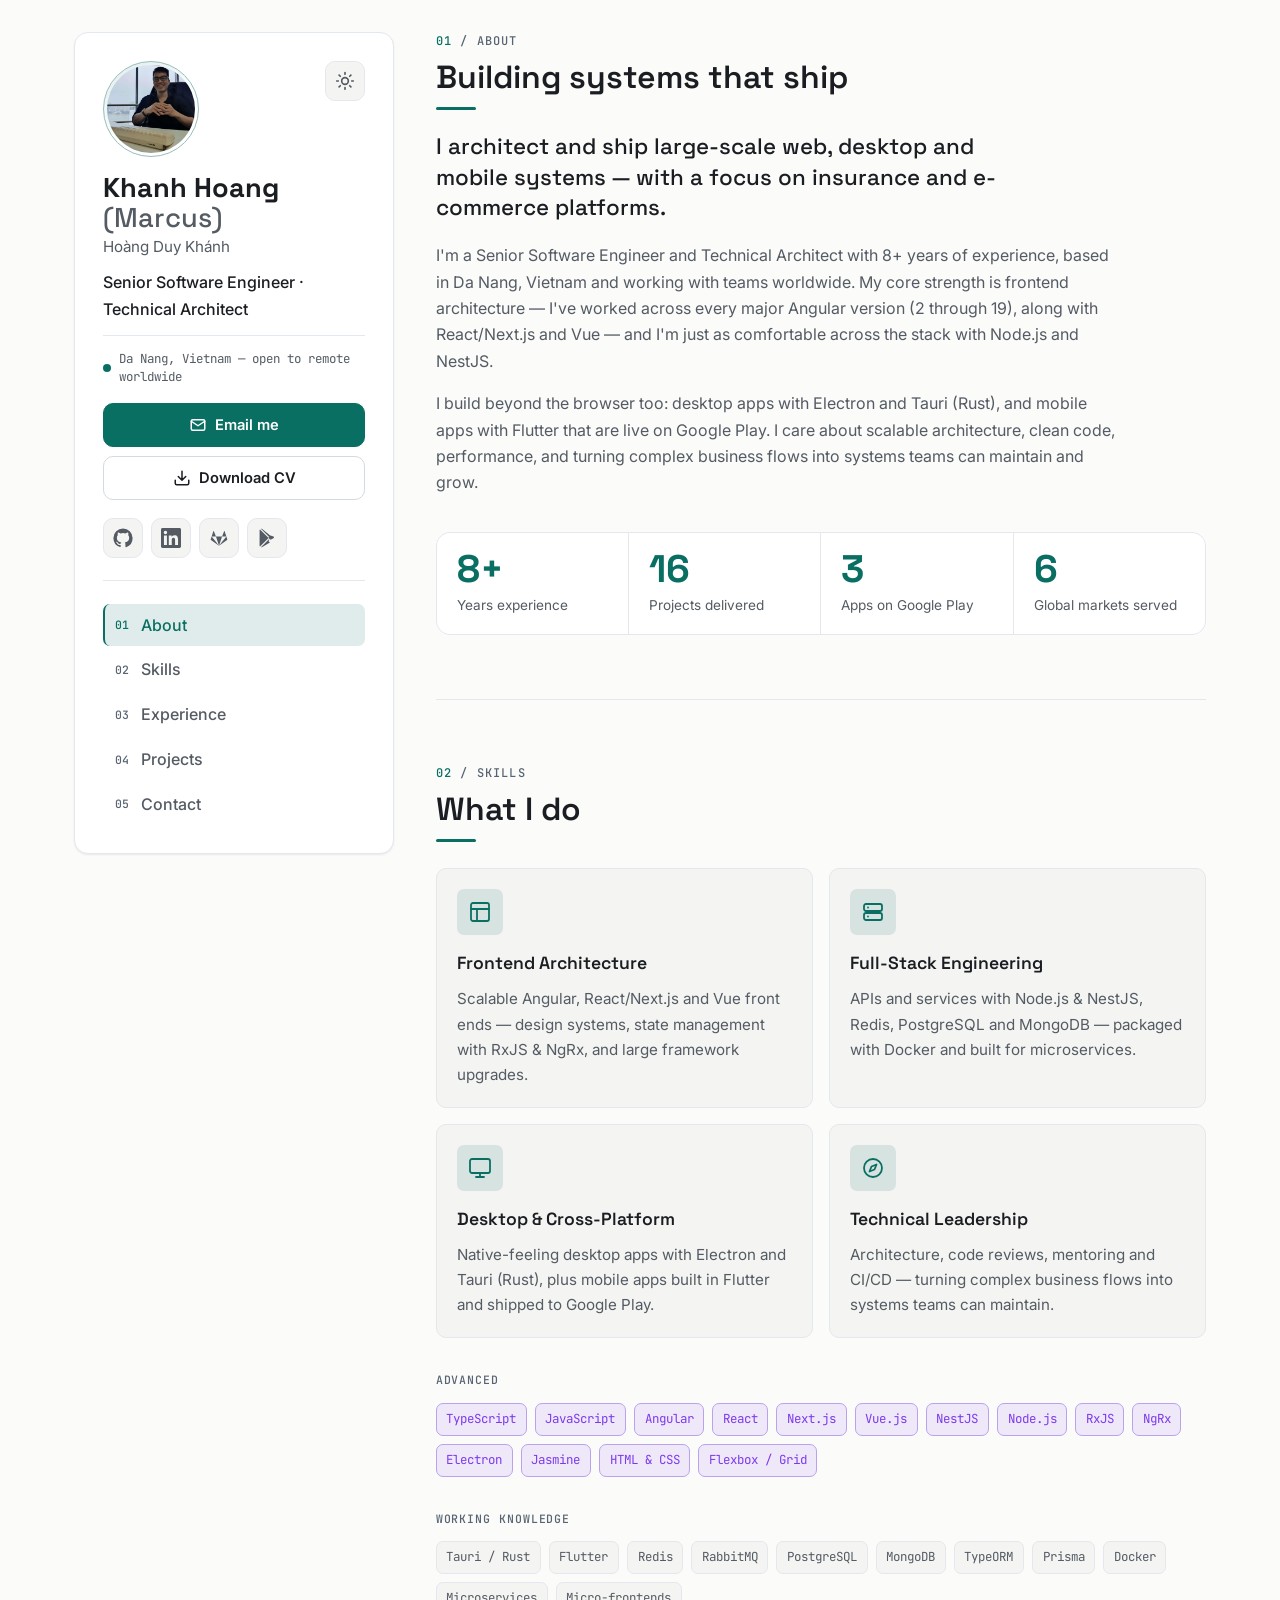
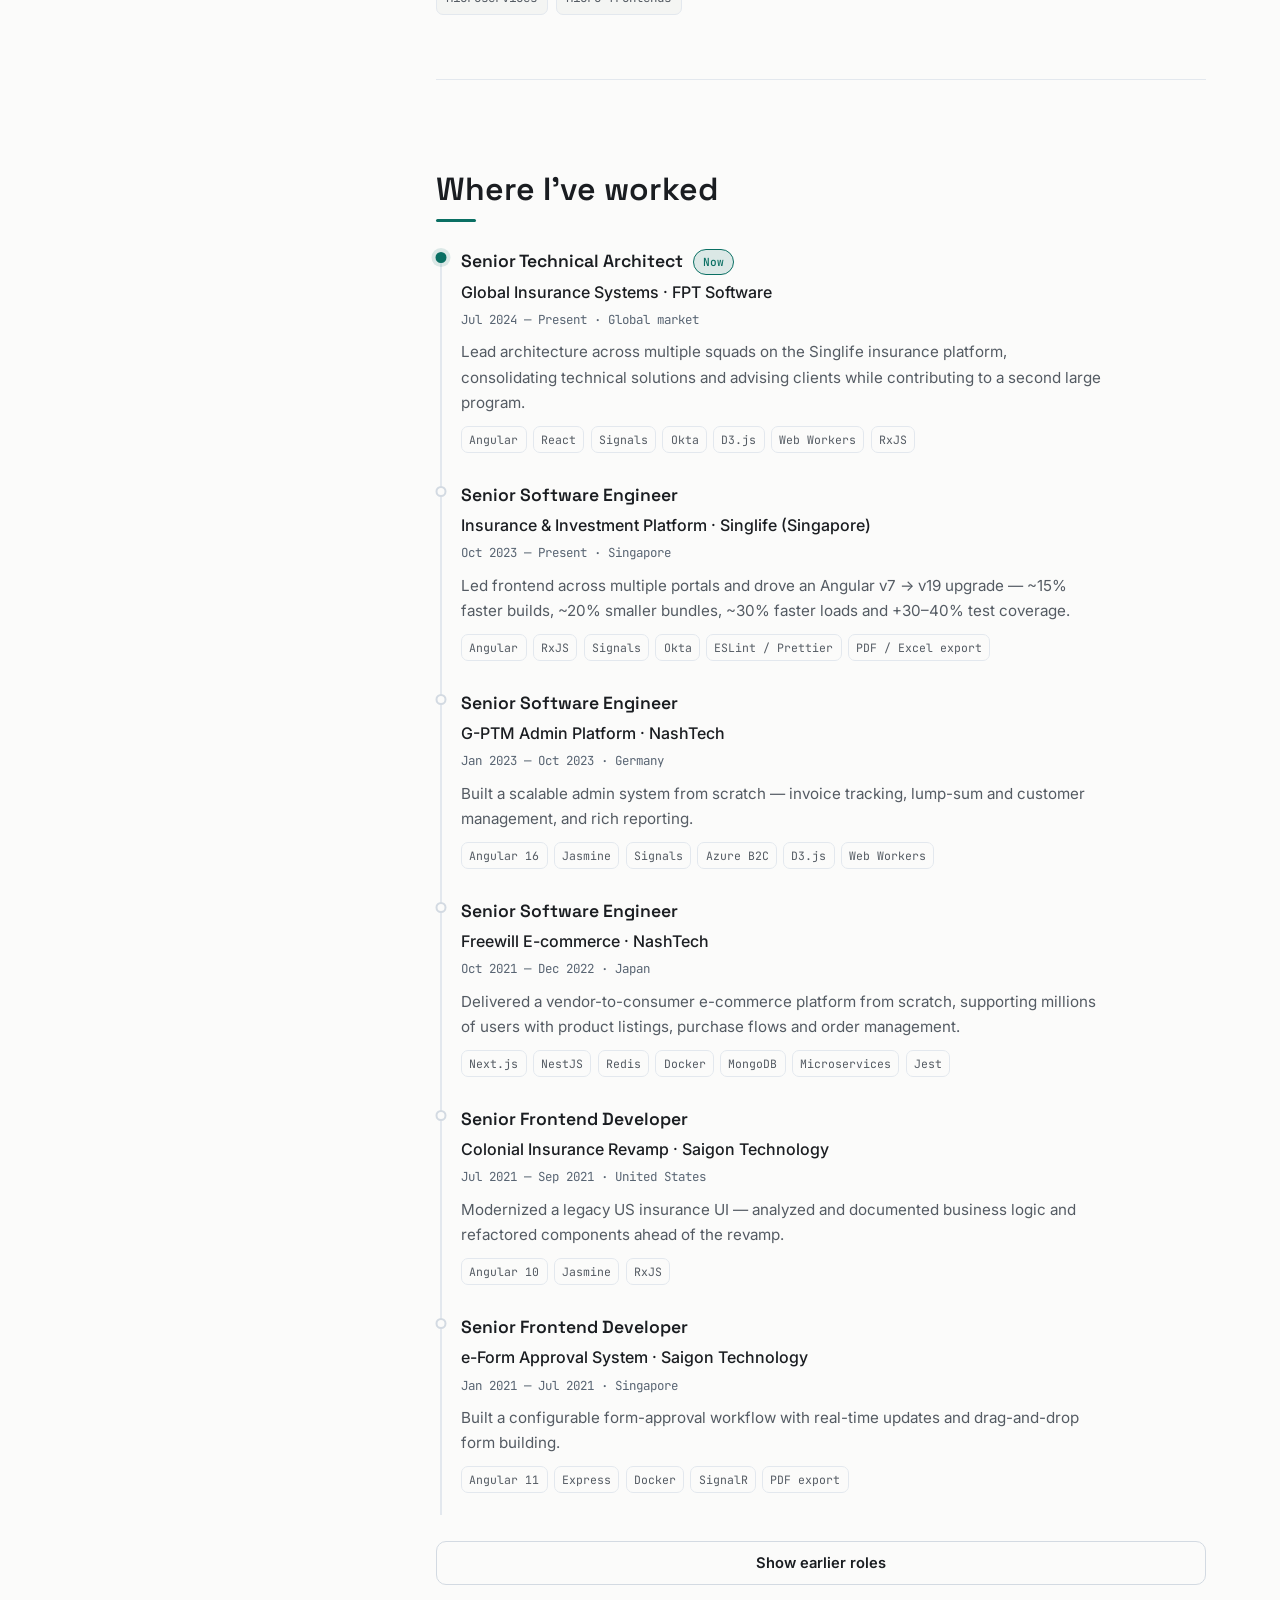
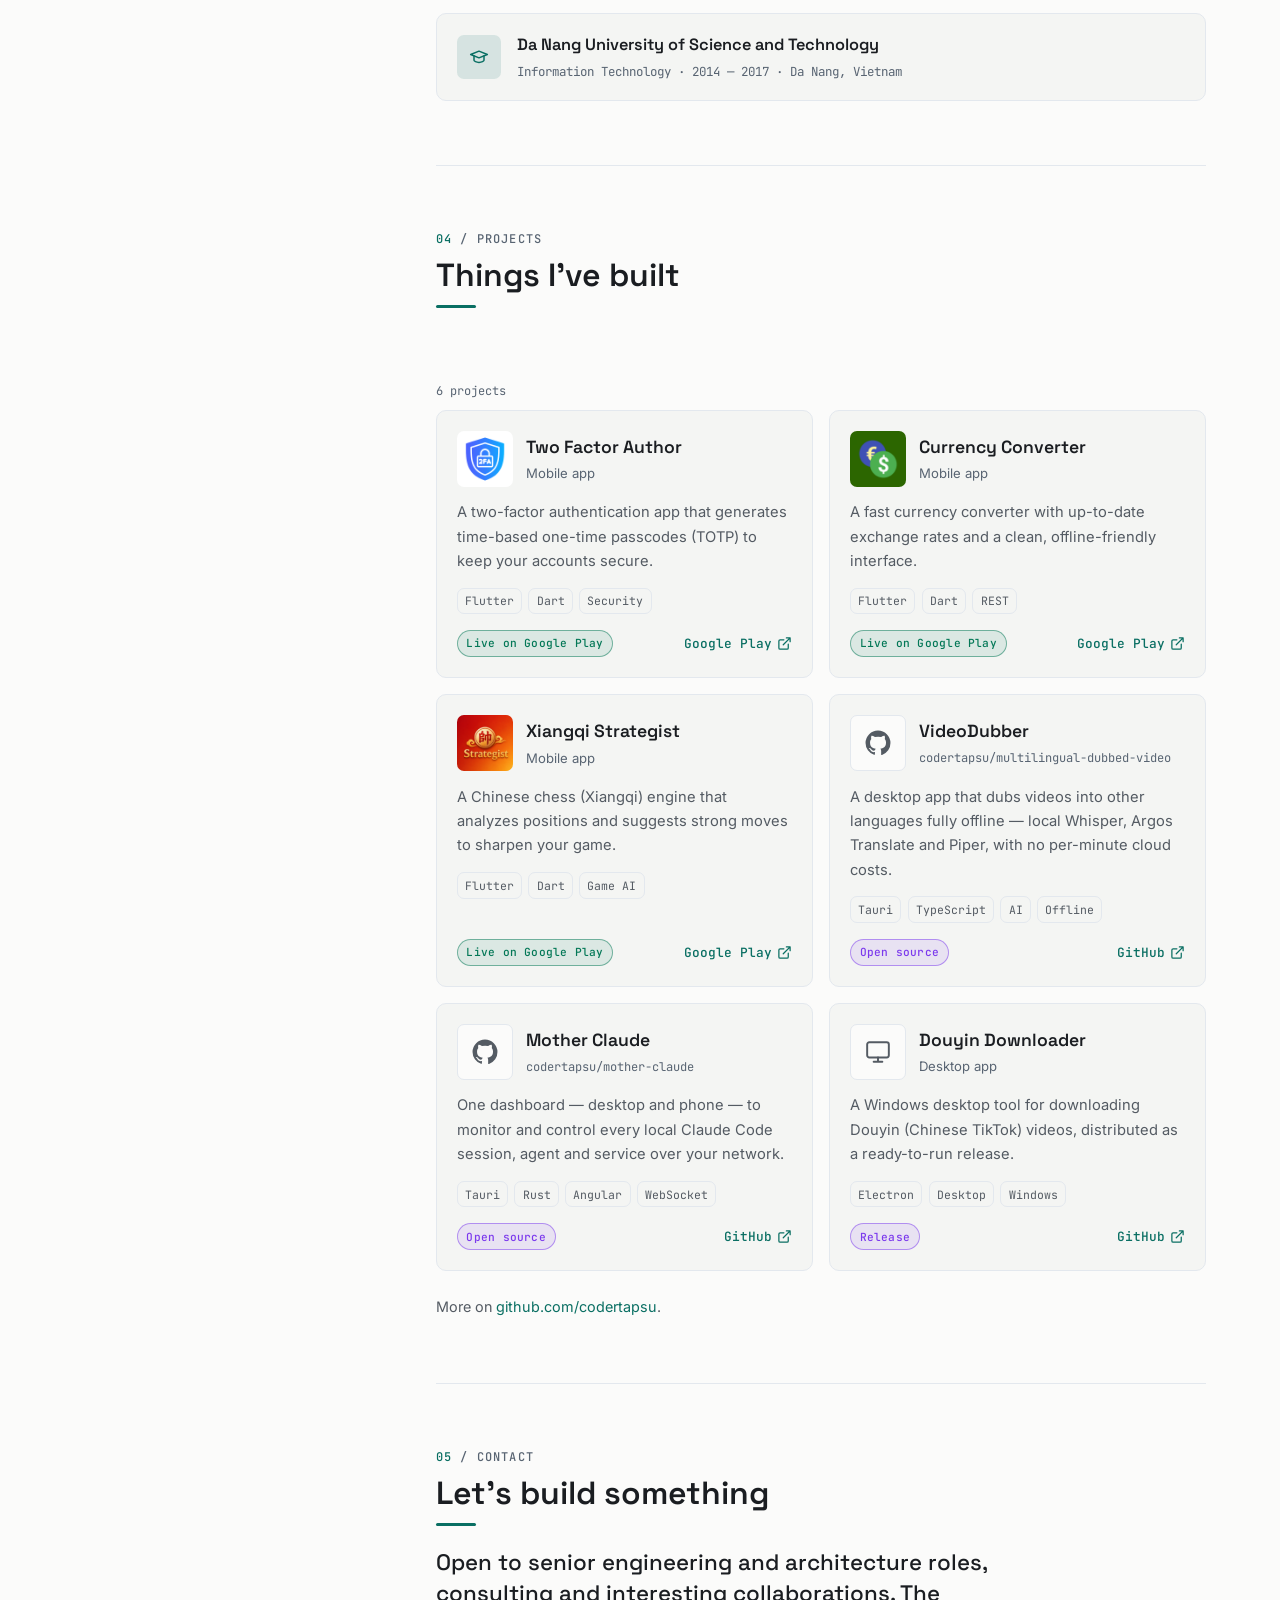
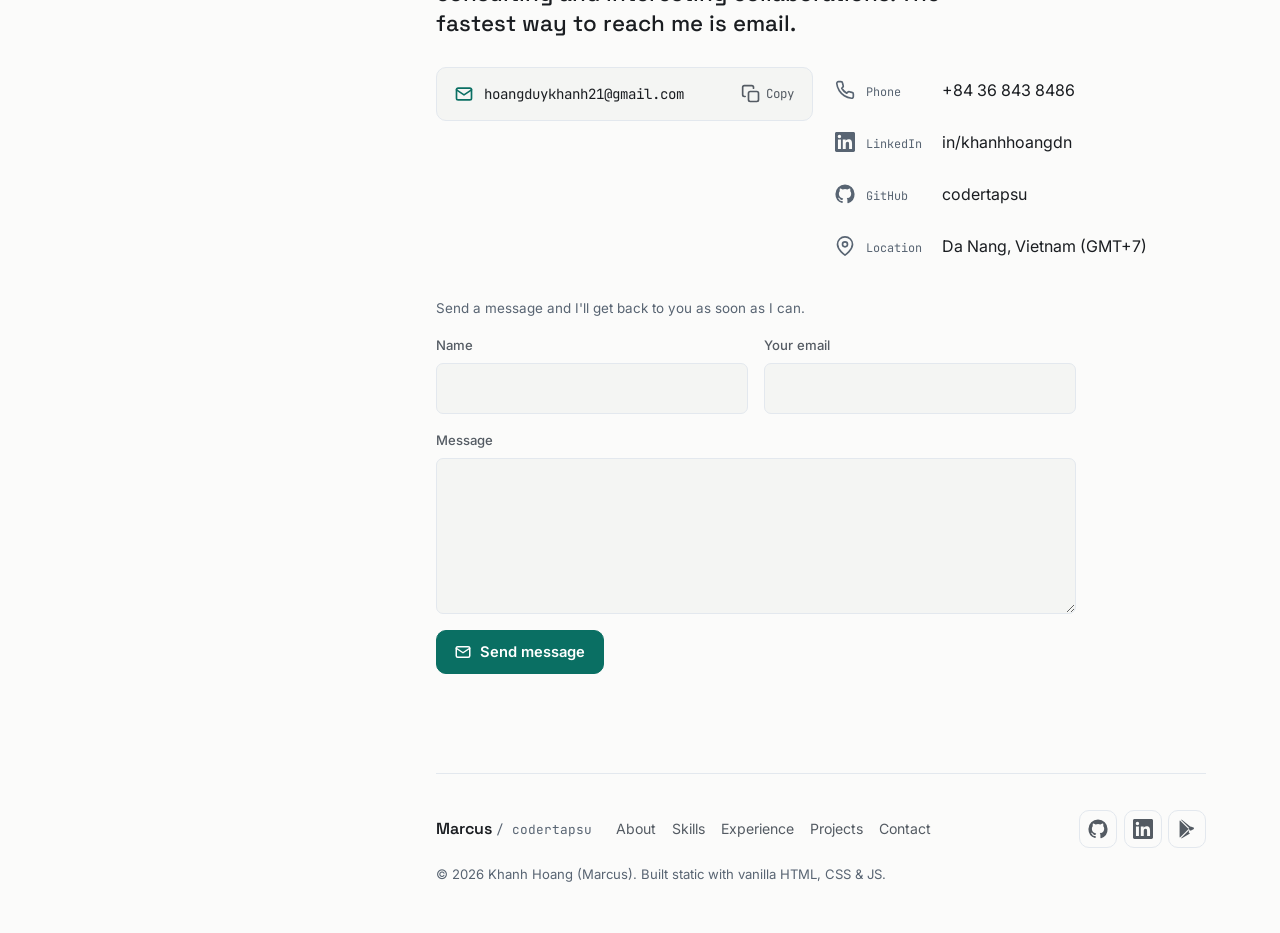
==== commit d5020a4d: "Clarify Douyin Downloader description (Douyin, not TikTok) Co-Authored-By: Claude Fable 5 <noreply@a" ====
--- a/index.html
+++ b/index.html
@@ -636,8 +636,8 @@
                   <p class="project__cat">Desktop app</p>
                 </div>
               </div>
-              <p class="project__text">A Windows desktop tool for downloading Douyin / TikTok videos,
-                distributed as a ready-to-run release.</p>
+              <p class="project__text">A Windows desktop tool for downloading Douyin (Chinese TikTok)
+                videos, distributed as a ready-to-run release.</p>
               <ul class="project__tags"><li>Electron</li><li>Desktop</li><li>Windows</li></ul>
               <div class="project__foot">
                 <span class="badge badge--oss">Release</span>
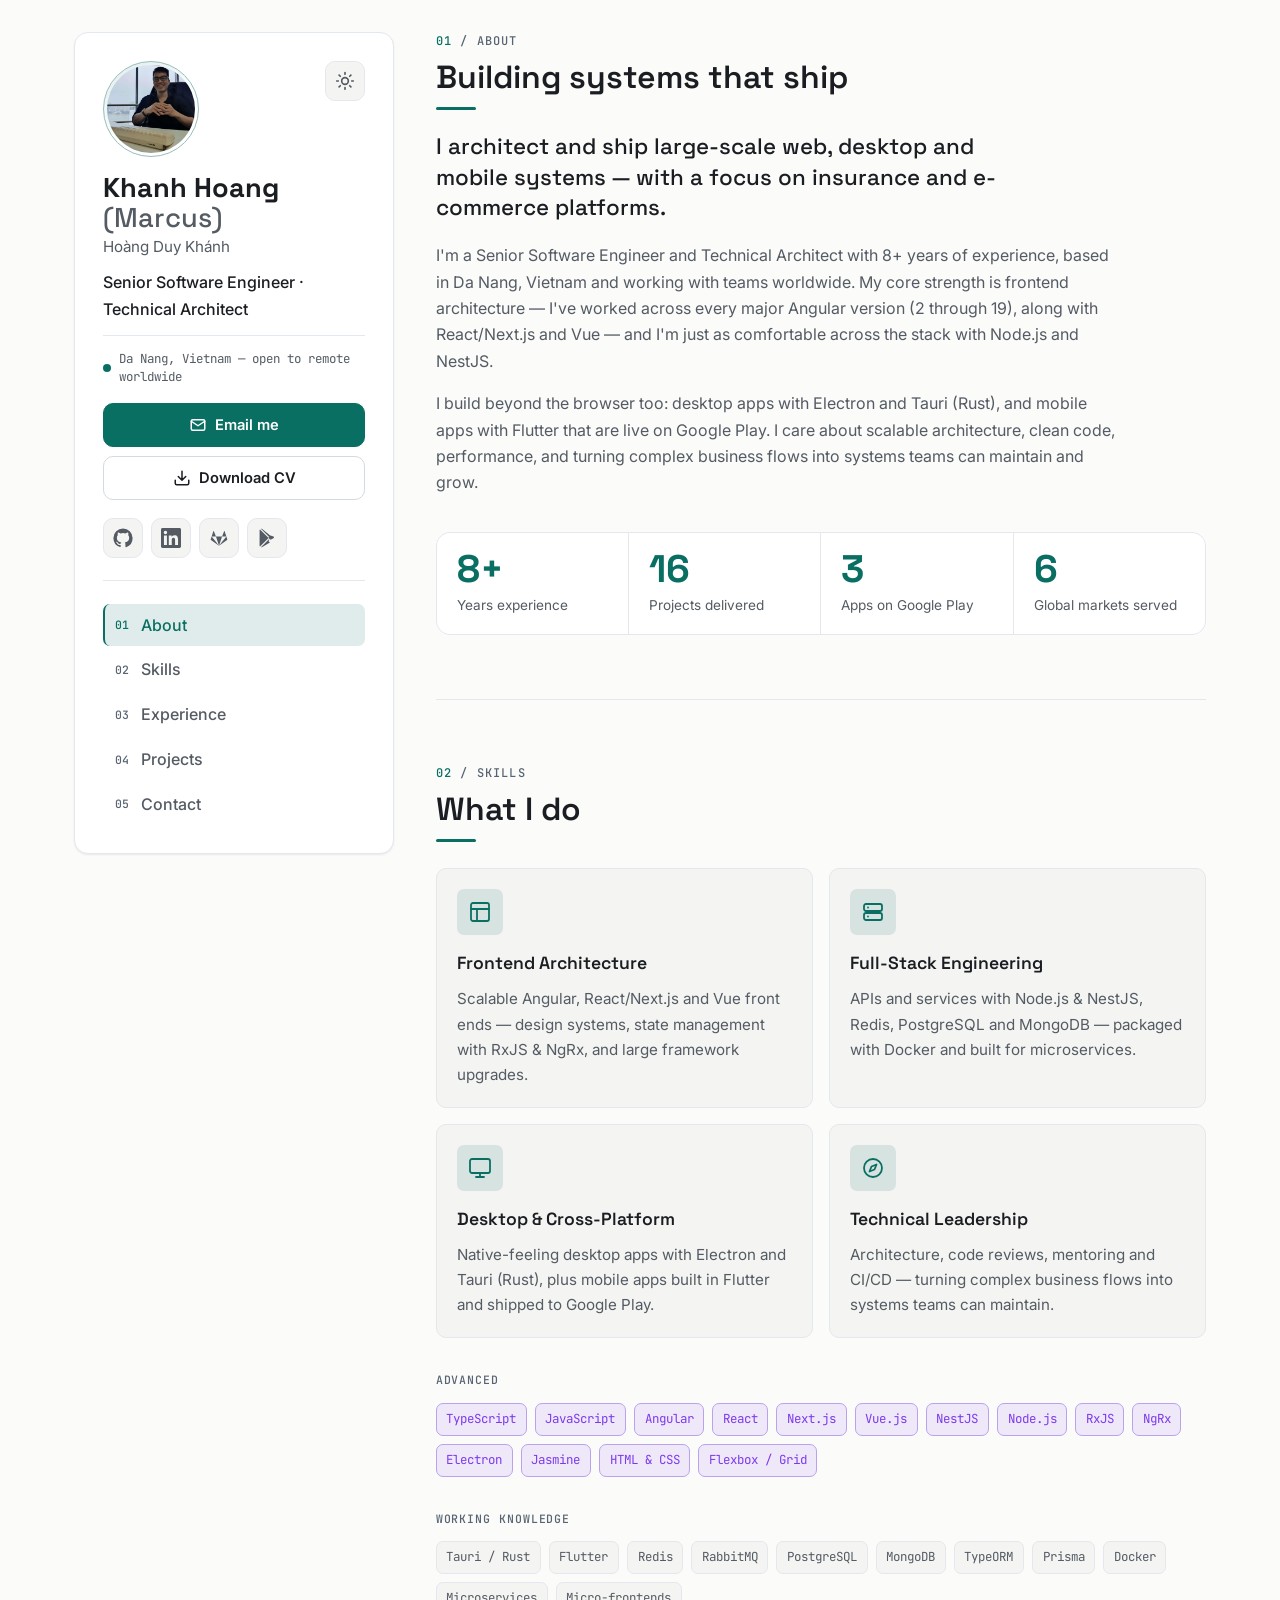
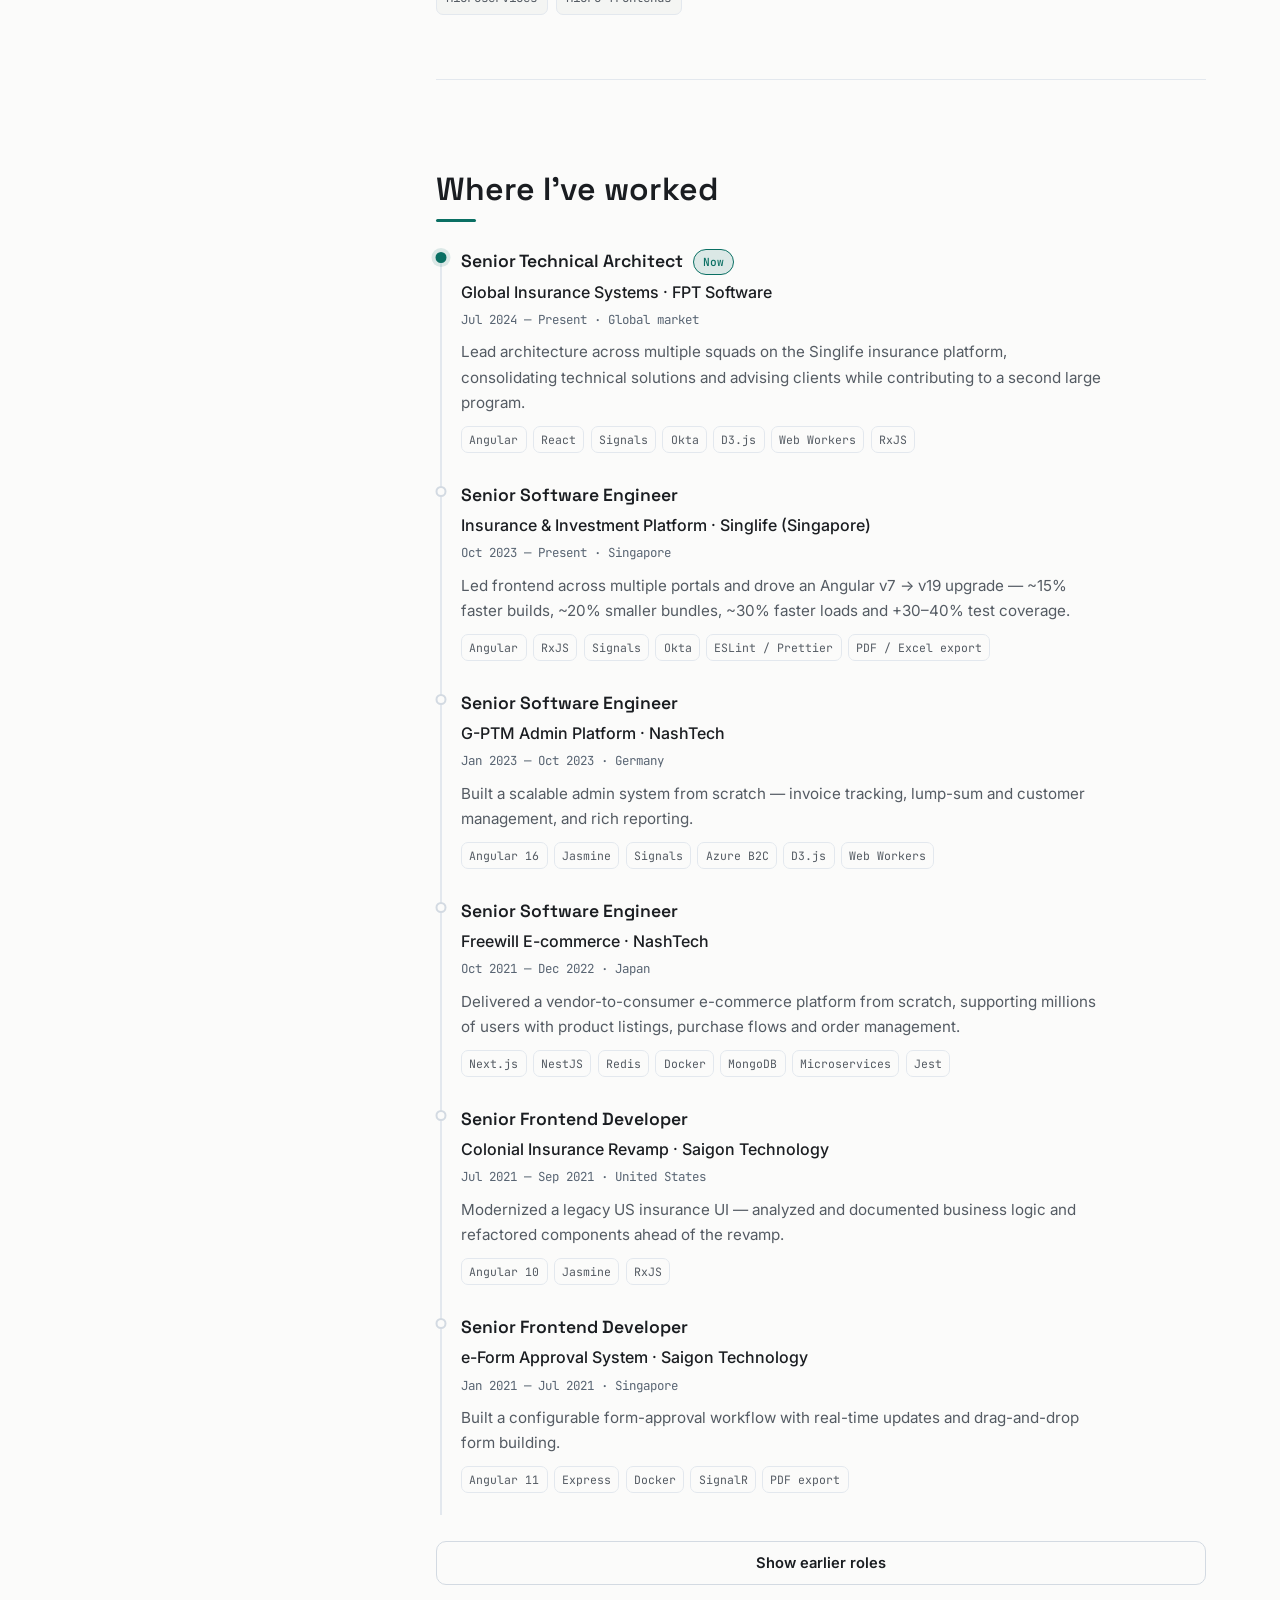
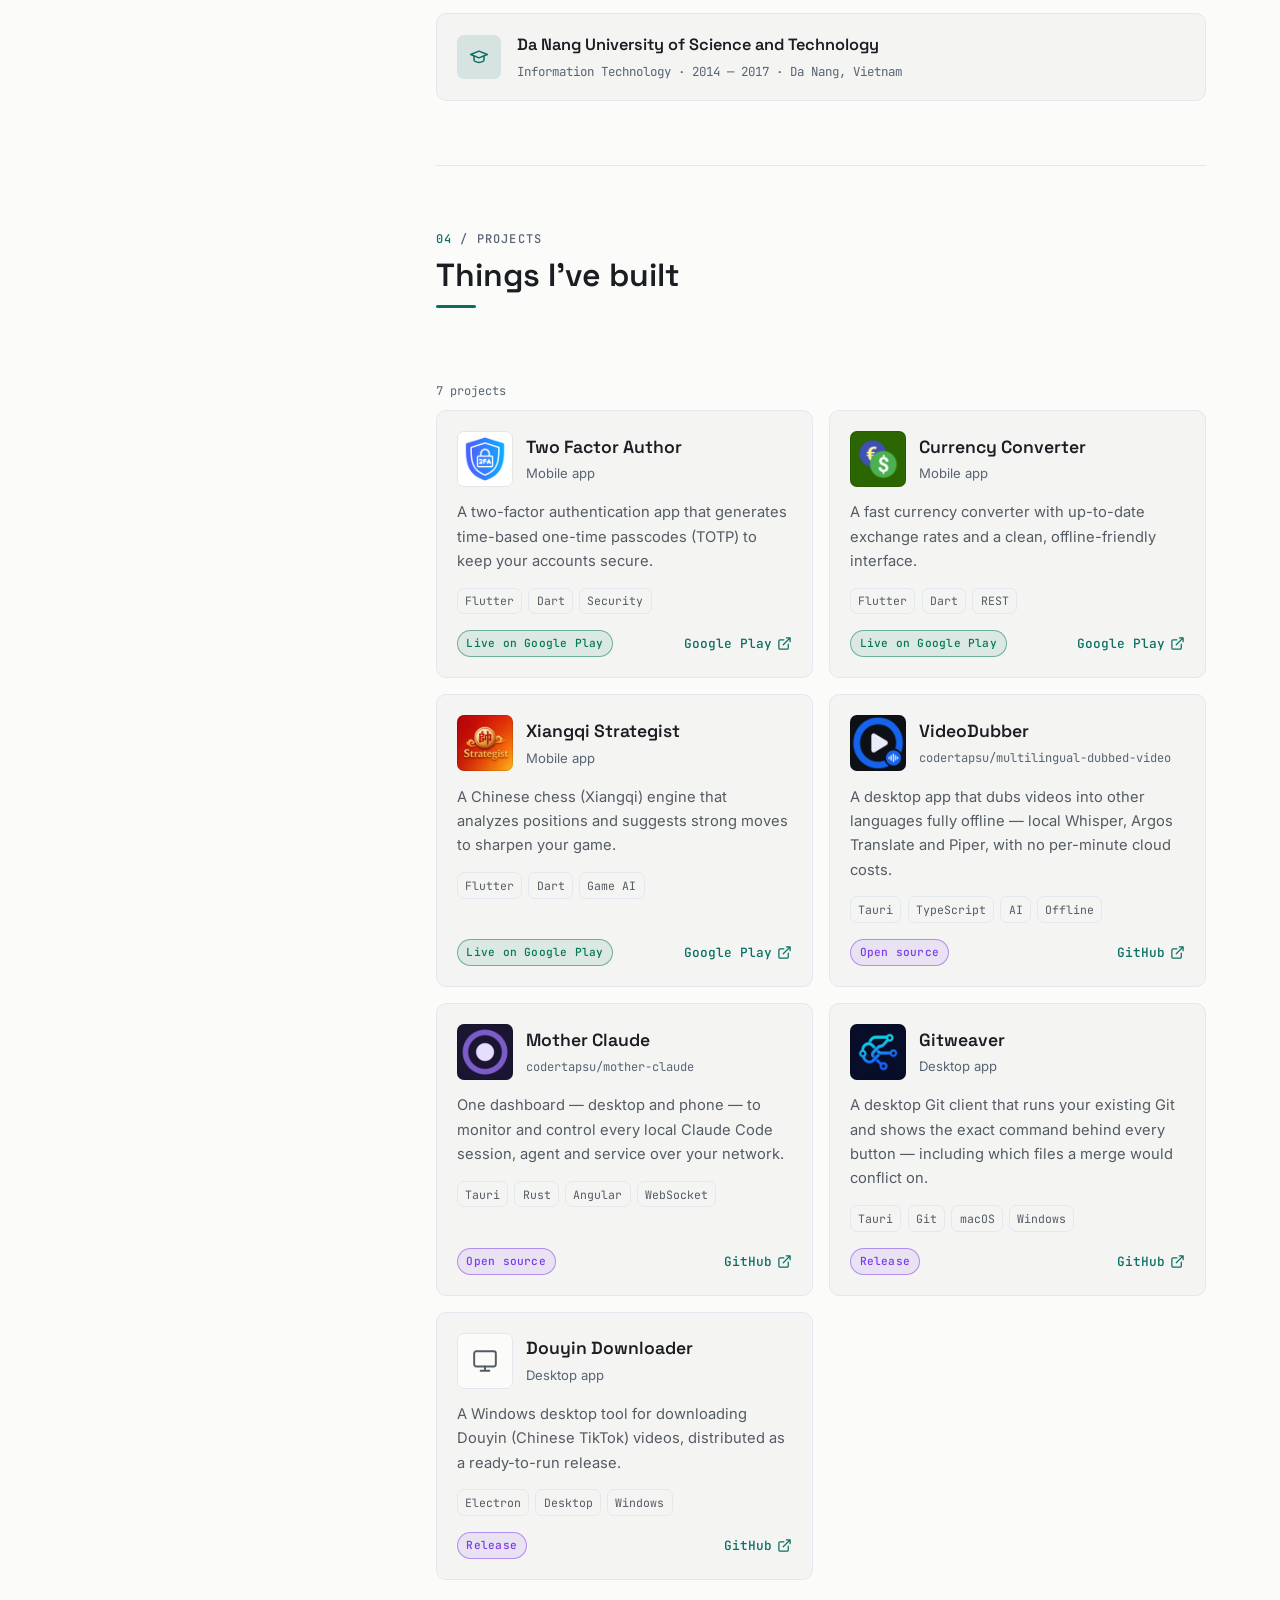
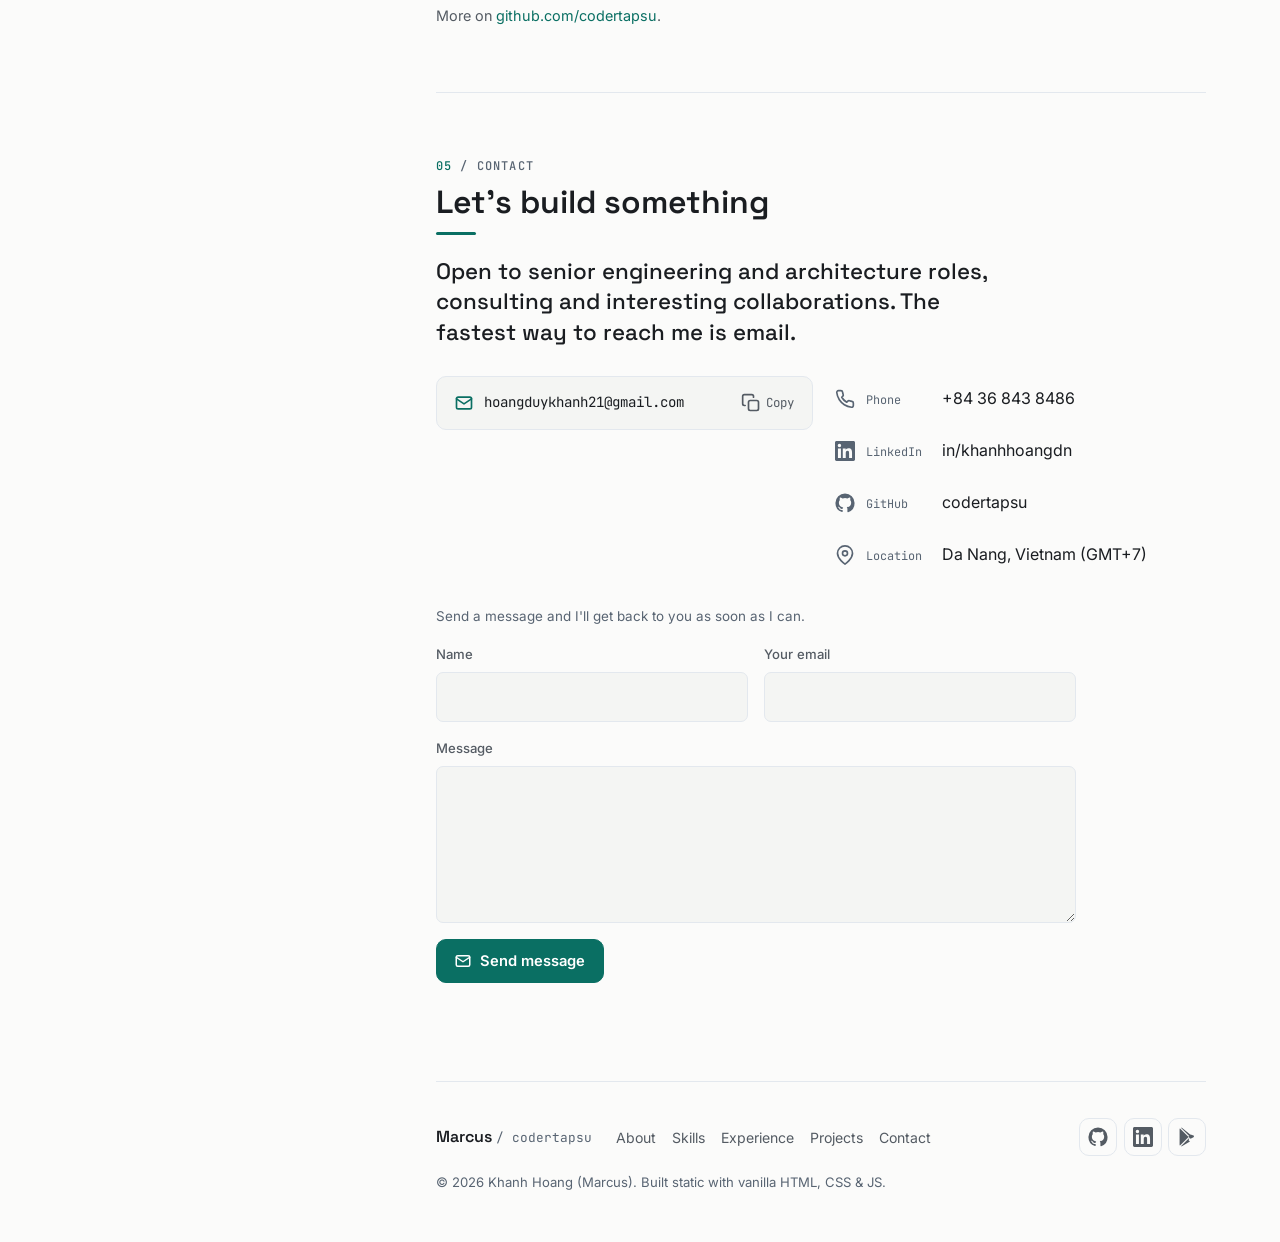
==== commit 94287c23: "Add Gitweaver project card and wire up real app icons Gitweaver (codertapsu/gitweaver-release) joins" ====
--- a/index.html
+++ b/index.html
@@ -94,7 +94,7 @@
           "@type": "CollegeOrUniversity",
           "name": "Da Nang University of Science and Technology"
         },
-        "knowsAbout": ["Software Architecture", "Frontend Architecture", "Angular", "React", "Next.js", "Vue.js", "Node.js", "NestJS", "TypeScript", "RxJS", "NgRx", "Electron", "Tauri", "Rust", "Flutter", "Microservices", "Docker"],
+        "knowsAbout": ["Software Architecture", "Frontend Architecture", "Angular", "React", "Next.js", "Vue.js", "Node.js", "NestJS", "TypeScript", "RxJS", "NgRx", "Electron", "Tauri", "Rust", "Flutter", "Git", "Microservices", "Docker"],
         "sameAs": [
           "https://github.com/codertapsu",
           "https://www.linkedin.com/in/khanhhoangdn",
@@ -590,7 +590,8 @@
 
             <li class="project" data-category="open-source desktop">
               <div class="project__head">
-                <span class="project__icon project__icon--glyph"><svg class="icon" aria-hidden="true"><use href="#i-github"></use></svg></span>
+                <img class="project__icon" src="/assets/images/apps/multilingual-dubbed-video.png" width="56" height="56"
+                  alt="VideoDubber app icon" loading="lazy" decoding="async">
                 <div>
                   <h3 class="project__title">VideoDubber</h3>
                   <p class="project__cat"><code>codertapsu/multilingual-dubbed-video</code></p>
@@ -610,7 +611,8 @@
 
             <li class="project" data-category="open-source desktop">
               <div class="project__head">
-                <span class="project__icon project__icon--glyph"><svg class="icon" aria-hidden="true"><use href="#i-github"></use></svg></span>
+                <img class="project__icon" src="/assets/images/apps/mother-claude.png" width="56" height="56"
+                  alt="Mother Claude app icon" loading="lazy" decoding="async">
                 <div>
                   <h3 class="project__title">Mother Claude</h3>
                   <p class="project__cat"><code>codertapsu/mother-claude</code></p>
@@ -622,6 +624,27 @@
               <div class="project__foot">
                 <span class="badge badge--oss">Open source</span>
                 <a class="project__link" href="https://github.com/codertapsu/mother-claude"
+                  target="_blank" rel="noopener noreferrer">
+                  GitHub <svg class="icon icon--sm" aria-hidden="true"><use href="#i-external"></use></svg>
+                </a>
+              </div>
+            </li>
+
+            <li class="project" data-category="desktop">
+              <div class="project__head">
+                <img class="project__icon" src="/assets/images/apps/gitweaver.png" width="56" height="56"
+                  alt="Gitweaver app icon" loading="lazy" decoding="async">
+                <div>
+                  <h3 class="project__title">Gitweaver</h3>
+                  <p class="project__cat">Desktop app</p>
+                </div>
+              </div>
+              <p class="project__text">A desktop Git client that runs your existing Git and shows the exact
+                command behind every button — including which files a merge would conflict on.</p>
+              <ul class="project__tags"><li>Tauri</li><li>Git</li><li>macOS</li><li>Windows</li></ul>
+              <div class="project__foot">
+                <span class="badge badge--oss">Release</span>
+                <a class="project__link" href="https://github.com/codertapsu/gitweaver-release"
                   target="_blank" rel="noopener noreferrer">
                   GitHub <svg class="icon icon--sm" aria-hidden="true"><use href="#i-external"></use></svg>
                 </a>
--- a/assets/css/style.css
+++ b/assets/css/style.css
@@ -23,6 +23,9 @@
   --success: #34d399;
   --success-tint: rgba(52, 211, 153, 0.13);
   --danger: #f87171;
+  /* edge ring for full-bleed app-icon tiles, so a tile whose own background is
+     close to the card surface still reads as a tile */
+  --icon-ring: rgba(255, 255, 255, 0.1);
 
   --shadow: 0 1px 2px rgba(0, 0, 0, 0.4), 0 8px 24px rgba(0, 0, 0, 0.22);
   --shadow-sm: 0 1px 2px rgba(0, 0, 0, 0.4);
@@ -62,6 +65,7 @@
   --success: #047857;
   --success-tint: rgba(4, 120, 87, 0.1);
   --danger: #c5221f;
+  --icon-ring: rgba(0, 0, 0, 0.1);
 
   --shadow: 0 1px 2px rgba(16, 24, 40, 0.06), 0 12px 28px rgba(16, 24, 40, 0.08);
   --shadow-sm: 0 1px 2px rgba(16, 24, 40, 0.08);
@@ -991,13 +995,16 @@
   height: 56px;
   border-radius: var(--radius-xs);
   flex: none;
+  /* outline, not box-shadow — a replaced element paints its image over an inset shadow */
+  outline: 1px solid var(--icon-ring);
+  outline-offset: -1px;
 }
 
 .project__icon--glyph {
   display: inline-grid;
   place-items: center;
   background: var(--bg);
-  border: 1px solid var(--border);
+  outline-color: var(--border);
   color: var(--text-muted);
 }
 
@@ -1529,6 +1536,7 @@
    ========================================================================= */
 @media print {
   :root {
+    --icon-ring: rgba(0, 0, 0, 0.25);
     --bg: #fff;
     --surface: #fff;
     --surface-2: #fff;
